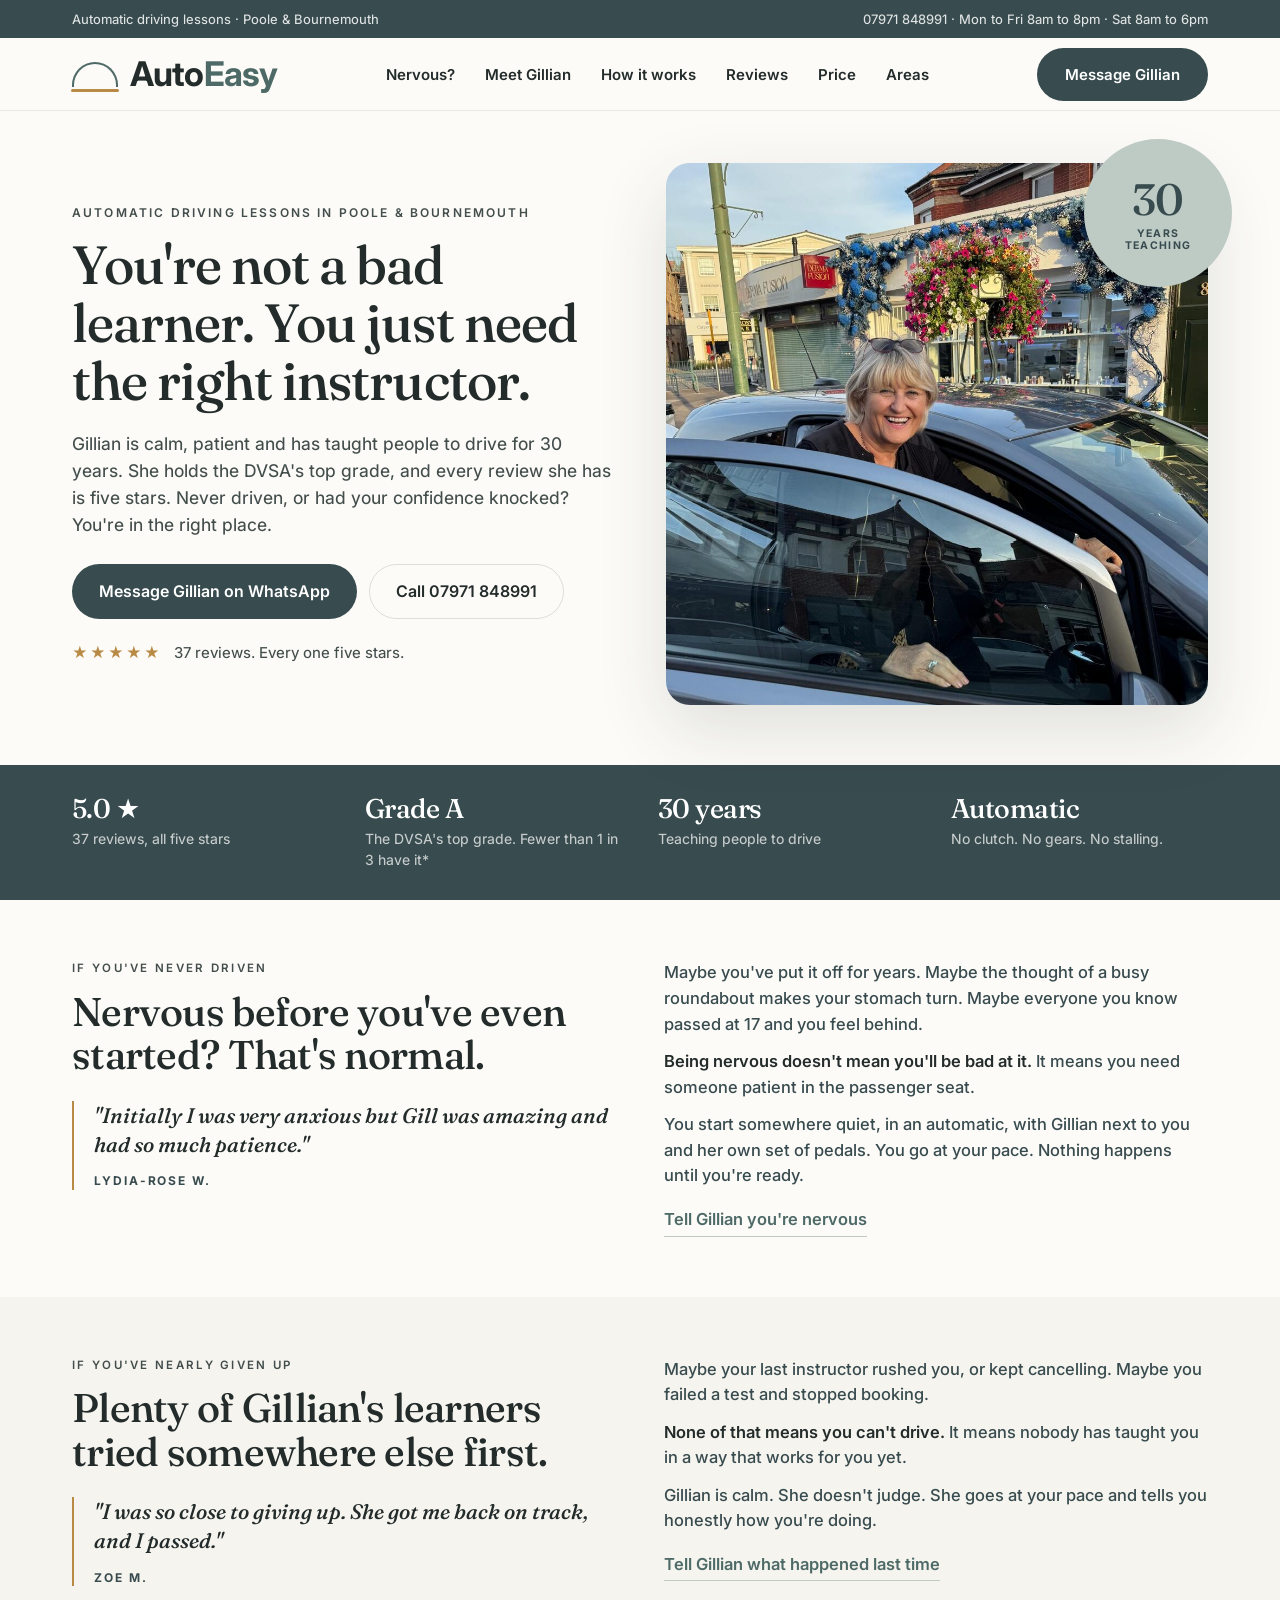
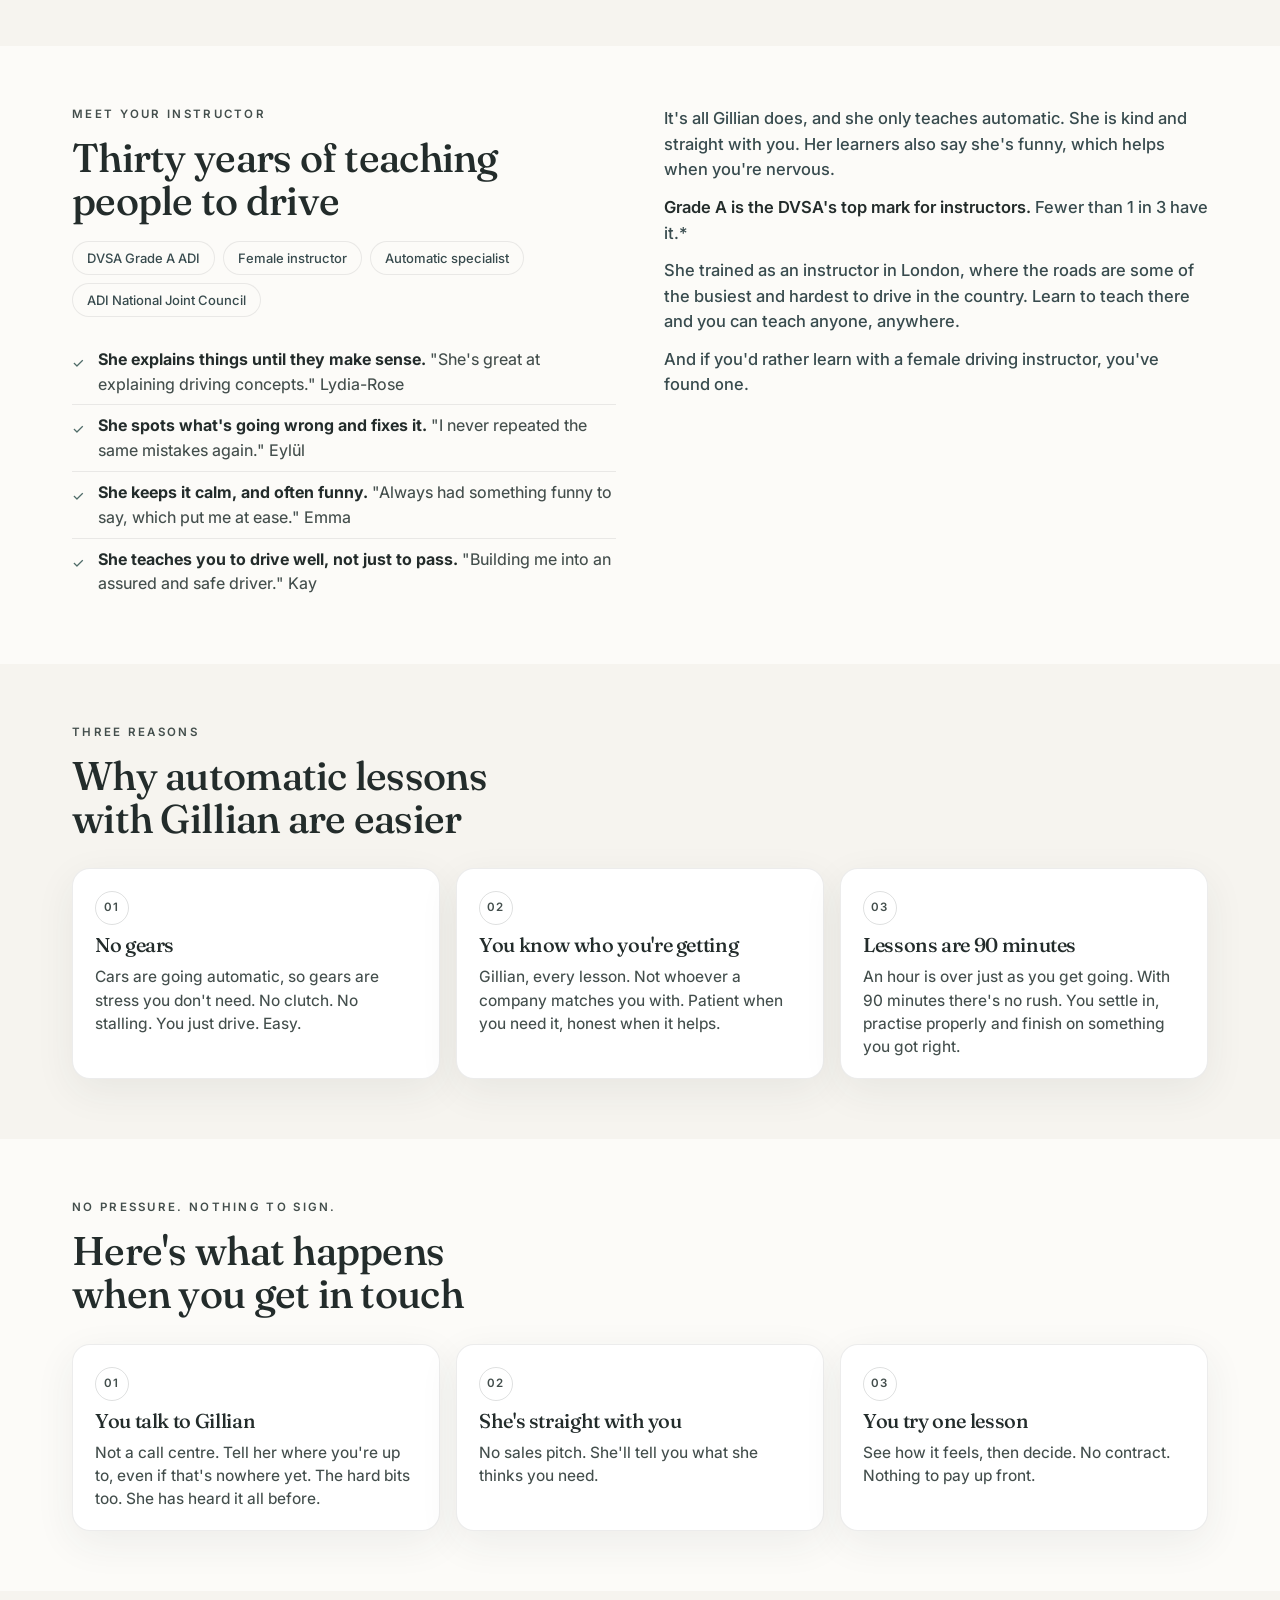
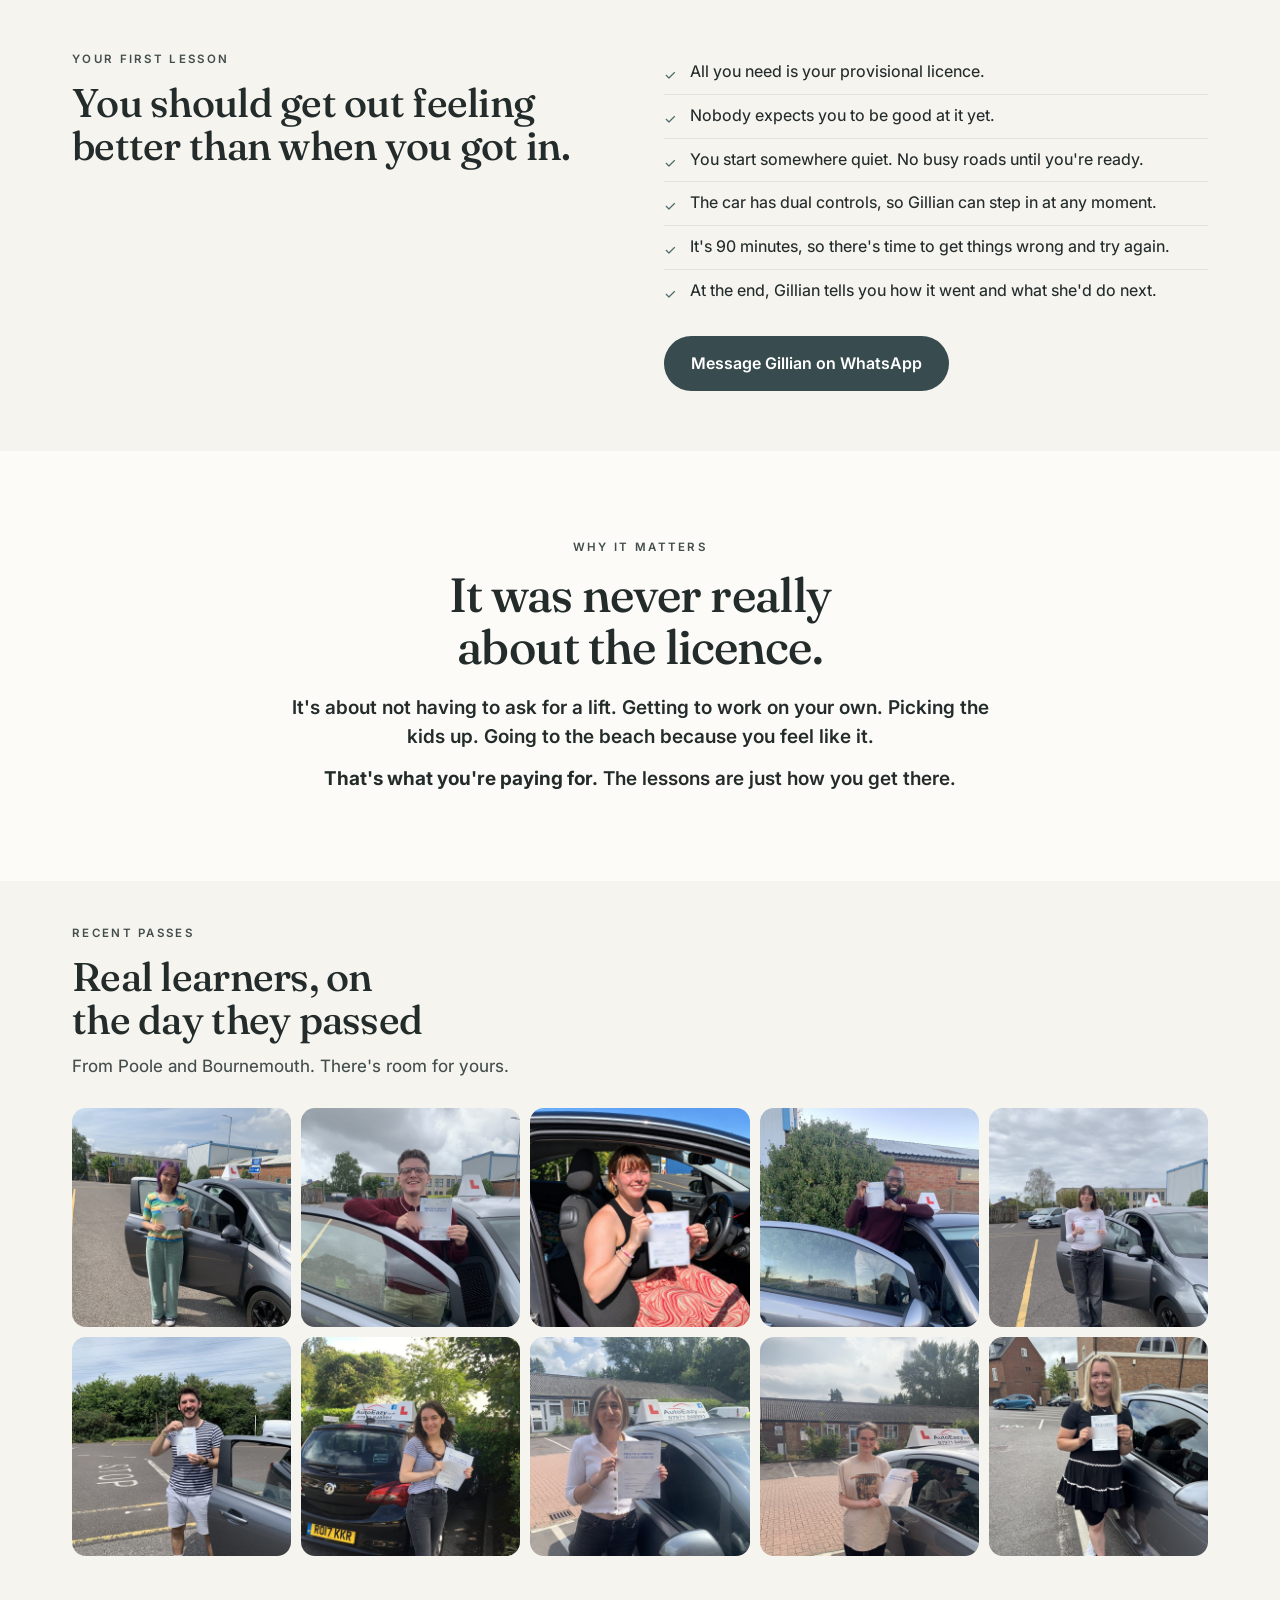
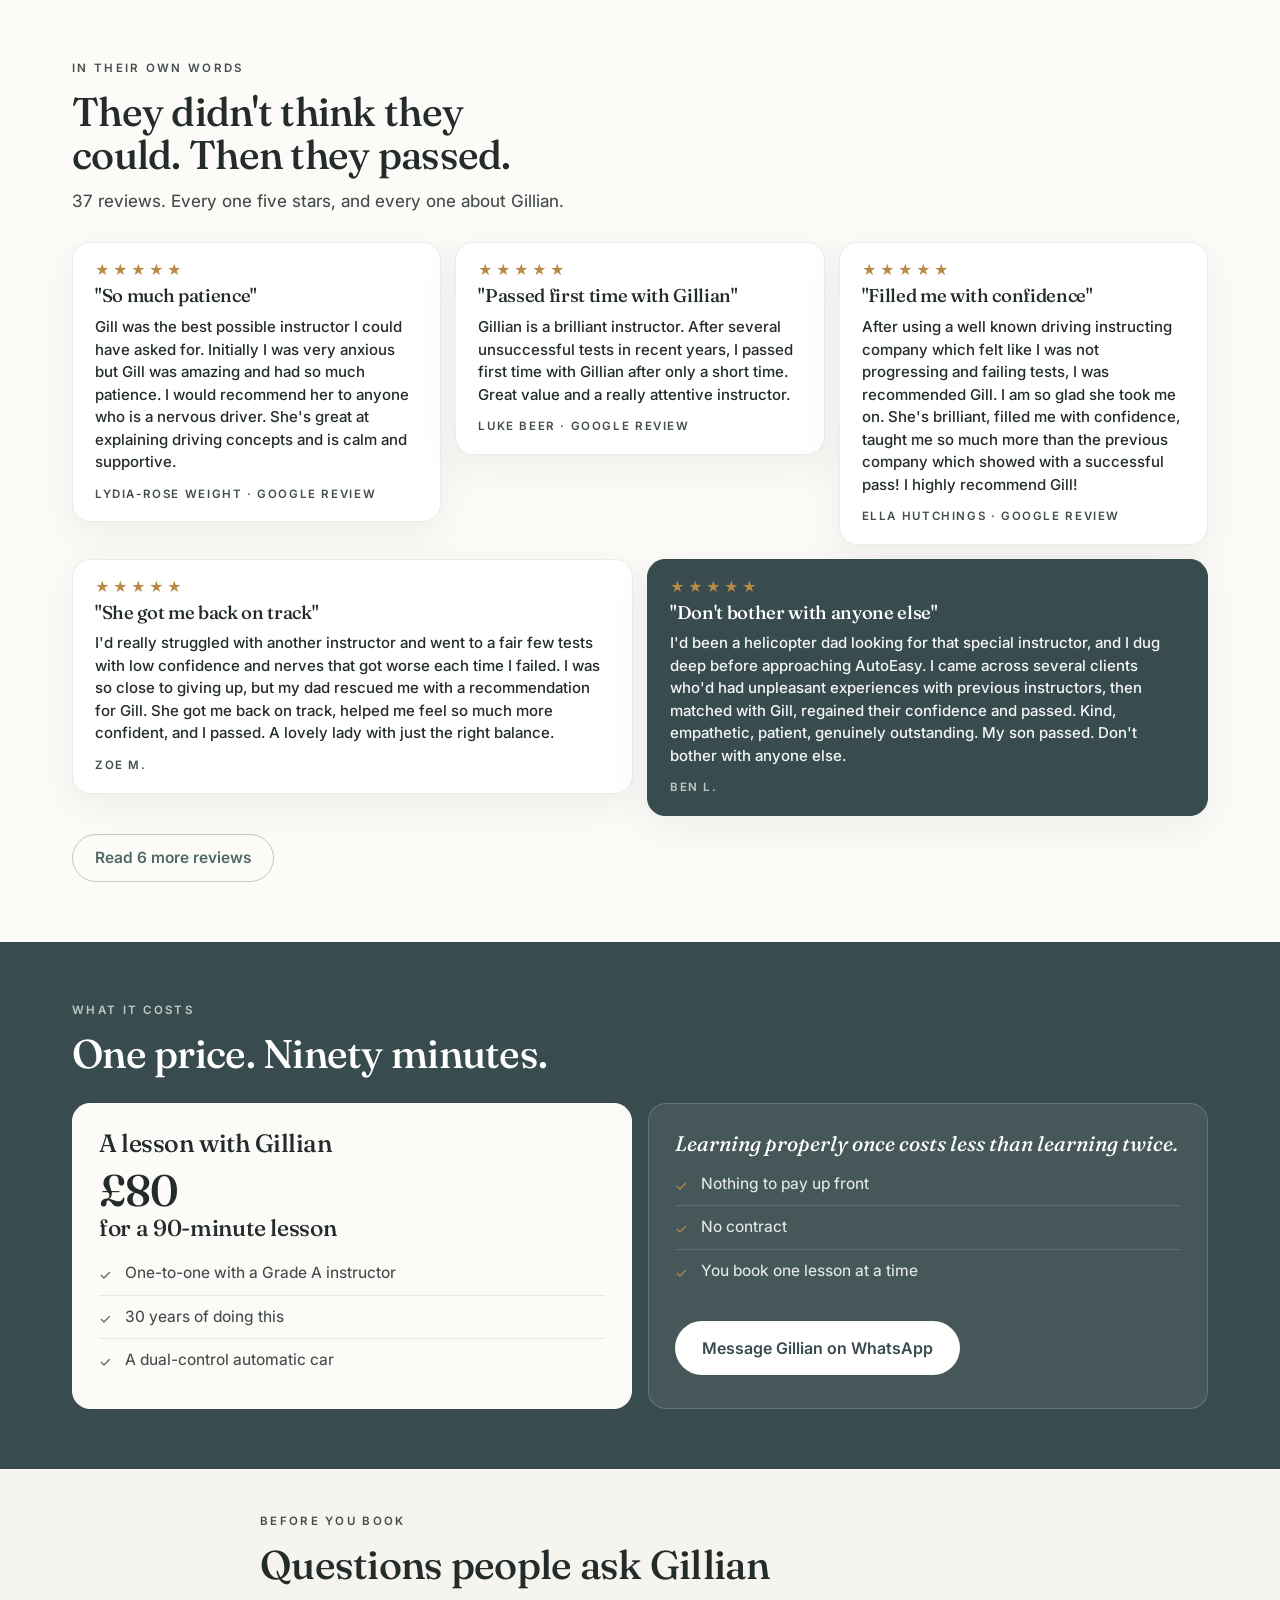
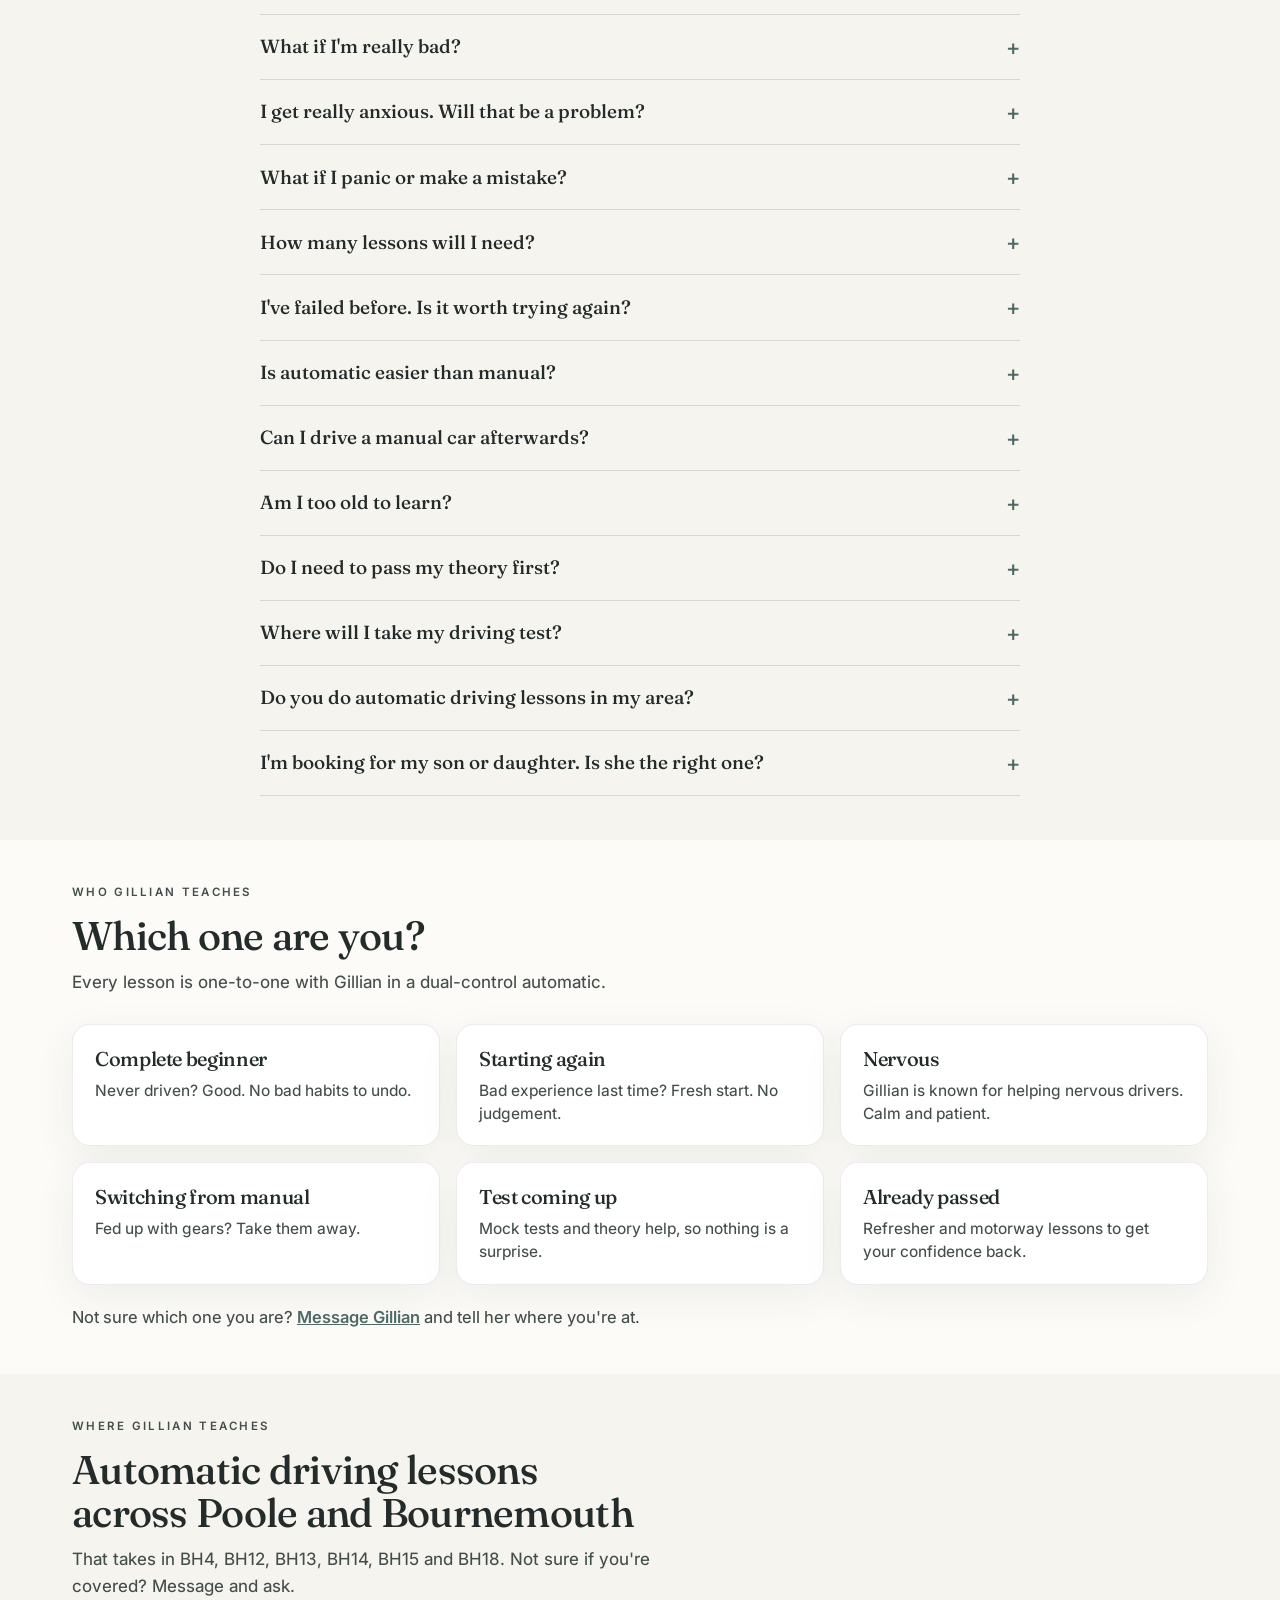
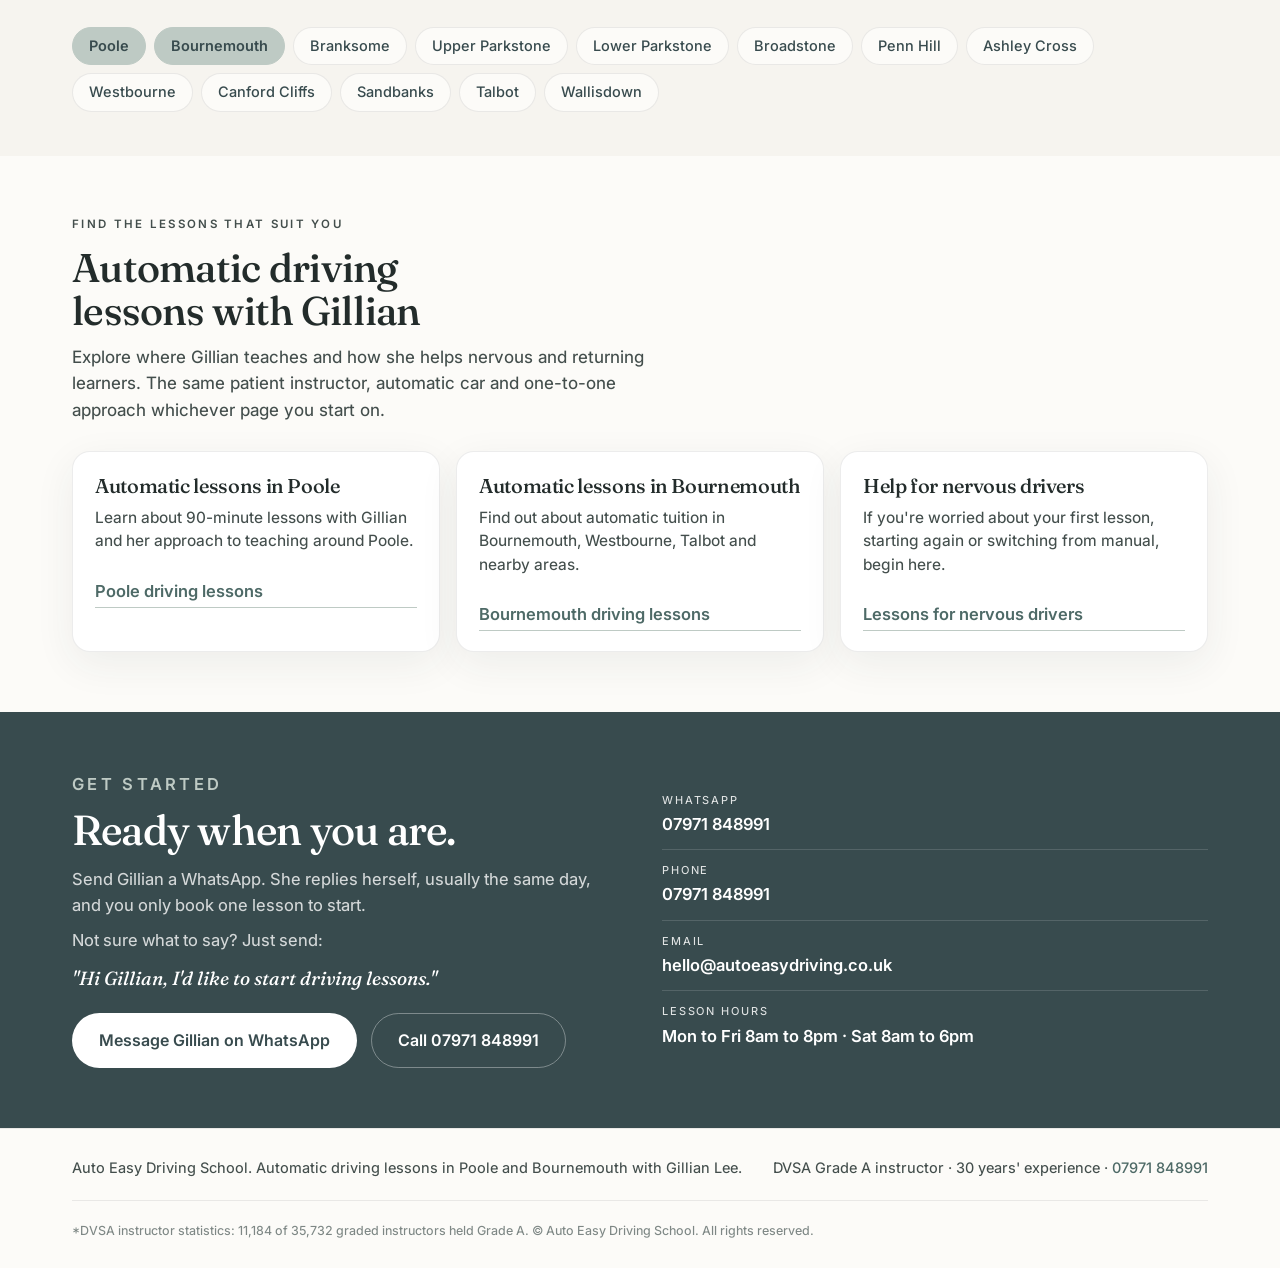
==== index.html @ 23417de2 "SEO: remove unverified local ratings and coordinates, prioritise hero image" ====
<!DOCTYPE html>
<html lang="en-GB">
<head>
<meta charset="utf-8">
<meta name="viewport" content="width=device-width,initial-scale=1,viewport-fit=cover">
<title>Automatic Driving Lessons in Poole &amp; Bournemouth | Auto Easy</title>
<meta name="description" content="Automatic driving lessons in Poole and Bournemouth. Nervous, or let down before? Gillian is DVSA Grade A with 30 years' experience. Every review five stars.">
<link rel="canonical" href="https://autoeasydriving.co.uk/">
<meta property="og:type" content="website">
<meta property="og:locale" content="en_GB">
<meta property="og:site_name" content="Auto Easy Driving School">
<meta property="og:title" content="Automatic driving lessons in Poole and Bournemouth with Gillian">
<meta property="og:description" content="Nervous, or let down by another instructor? Gillian is calm, DVSA Grade A and has taught for 30 years. Every review is five stars.">
<meta property="og:url" content="https://autoeasydriving.co.uk/">
<meta property="og:image" content="https://autoeasydriving.co.uk/images/gillian-new-hero.jpg">
<link rel="preconnect" href="https://fonts.googleapis.com">
<link rel="preconnect" href="https://fonts.gstatic.com" crossorigin>
<link rel="stylesheet" href="https://fonts.googleapis.com/css2?family=Fraunces:ital,opsz,wght@0,9..144,400;0,9..144,500;0,9..144,600;1,9..144,400;1,9..144,500&family=Inter:wght@400..700&display=swap">
<style>
:root{
  --ink:#232c2b;--ink-soft:#384b4e;--deep:#384b4e;--cream:#f6f4ef;--paper:#fcfbf8;
  --muted:#434e4c;--primary:#4e6a67;--support:#becac4;--mist:#d5dfdf;--accent:#b98a46;
  --line:rgba(43,52,51,.15);--line-soft:rgba(43,52,51,.09);
  --shadow:0 24px 70px rgba(43,52,51,.14);--shadow-soft:0 12px 40px rgba(43,52,51,.07);
  --radius:24px;
  --display:"Fraunces", Georgia, "Times New Roman", serif;
  --body:"Inter", ui-sans-serif, -apple-system, system-ui, "Segoe UI", sans-serif;
  --wrap:1180px;
  --gutter-l:max(22px, env(safe-area-inset-left, 0px));
  --gutter-r:max(22px, env(safe-area-inset-right, 0px));
  color-scheme:light;
}
*{box-sizing:border-box}
html{scroll-behavior:smooth;scroll-padding-top:calc(90px + env(safe-area-inset-top, 0px))}
body{margin:0;padding-top:env(safe-area-inset-top, 0px);background:var(--paper);color:var(--ink);font-family:var(--body);font-size:16.5px;font-weight:450;line-height:1.55;-webkit-font-smoothing:antialiased}
h1,h2,h3,h4{font-family:var(--display);font-weight:500;line-height:1.08;text-wrap:balance;margin:0;letter-spacing:-.018em;color:var(--ink)}
p{margin:0}
img{max-width:100%;display:block}
a{color:inherit}
.wrap{width:100%;max-width:var(--wrap);margin-inline:auto;padding-left:var(--gutter-l);padding-right:var(--gutter-r)}
.band{padding-block:60px}
.band--tight{padding-block:44px}
.band--paper{background:var(--paper)}
.band--cream{background:var(--cream)}
.band--deep{background:var(--deep);color:#fff}
.band--deep h1,.band--deep h2,.band--deep h3,.band--deep h4{color:#fff}
.eyebrow{font-size:11.5px;font-weight:600;letter-spacing:.2em;text-transform:uppercase;color:var(--muted);margin:0 0 12px}
.band--deep .eyebrow{color:var(--support)}

.topbar{background:var(--deep);color:rgba(255,255,255,.85);font-size:13px;padding-block:9px}
.topbar .wrap{display:flex;justify-content:space-between;gap:16px;flex-wrap:wrap}
@media (max-width:700px){.topbar .wrap{justify-content:center;text-align:center}.topbar span:last-child{display:none}}

.site-head{position:sticky;top:env(safe-area-inset-top, 0px);z-index:50;background:rgba(252,251,248,.92);backdrop-filter:saturate(1.4) blur(16px);border-bottom:1px solid var(--line-soft)}
.head-row{display:flex;align-items:center;justify-content:space-between;gap:20px;min-height:72px}
.brand{display:flex;align-items:center;gap:12px;text-decoration:none;font-family:var(--body);font-size:34px;font-weight:700;letter-spacing:-.025em;color:var(--ink);white-space:nowrap}
@media (max-width:1040px){.brand{font-size:29px}}
.brand em{font-style:normal;color:var(--primary)}
.brand-mark{width:46px;height:25px;flex:none;border-radius:40px 40px 0 0;border:2.5px solid var(--primary);border-bottom:none;position:relative}
.brand-mark::after{content:"";position:absolute;left:-3px;right:-3px;bottom:-5px;height:2.5px;border-radius:3px;background:var(--accent)}
.nav{display:flex;gap:30px;align-items:center}
.nav a{font-size:15px;font-weight:600;text-decoration:none;color:var(--ink);padding-block:6px}
.nav a:hover{color:var(--primary)}
.head-cta{display:inline-flex;align-items:center;background:var(--deep);color:#fff;font-weight:600;font-size:15px;text-decoration:none;padding:15px 28px;border-radius:100px}
.head-cta:hover{background:var(--primary)}
@media (max-width:1040px){.nav{display:none}.head-row{min-height:68px}}
@media (max-width:960px){.head-cta{display:none}}

.hero{padding-block:52px 60px;background:var(--paper)}
.hero-grid{display:grid;grid-template-columns:1fr 1fr;gap:52px;align-items:center}
.hero h1{font-size:clamp(34px, 4.2vw, 54px);margin-bottom:20px}
.h1-key{display:block;font-family:var(--body);font-size:12px;font-weight:600;letter-spacing:.18em;line-height:1.5;text-transform:uppercase;color:var(--muted);margin-bottom:14px}
.hero-lede{font-size:17.5px;color:var(--muted);max-width:34em;margin-bottom:26px}
.hero-cta{display:flex;gap:12px;flex-wrap:wrap;margin-bottom:22px}
.btn{display:inline-flex;align-items:center;justify-content:center;gap:9px;font-family:var(--body);font-size:16px;font-weight:600;text-decoration:none;padding:14px 26px;border-radius:100px;border:1.5px solid transparent;cursor:pointer;transition:background .16s ease, border-color .16s ease}
.btn--solid{background:var(--deep);color:#fff}
.btn--solid:hover{background:var(--primary)}
.btn--line{background:transparent;color:var(--ink);border-color:var(--line)}
.btn--line:hover{border-color:var(--primary);color:var(--primary)}
.btn--light{background:#fff;color:var(--deep)}
.btn--light:hover{background:var(--cream)}
.btn--ghost{background:transparent;color:#fff;border-color:rgba(255,255,255,.35)}
.btn--ghost:hover{border-color:#fff}
.hero-trust{display:flex;align-items:center;gap:12px;font-size:15px;color:var(--muted);flex-wrap:wrap}
.stars{color:var(--accent);letter-spacing:2px;font-size:15px}
.hero-photo{position:relative}
.hero-photo .frame{border-radius:var(--radius);overflow:hidden;background:var(--mist);aspect-ratio:1/1;box-shadow:var(--shadow)}
.hero-photo img{width:100%;height:100%;object-fit:cover;object-position:50% 30%}
.years-badge{position:absolute;right:-24px;top:-24px;z-index:3;width:148px;height:148px;border-radius:50%;background:var(--support);color:var(--deep);display:grid;place-items:center;text-align:center;line-height:1.15;padding:14px}
.years-badge strong{display:block;font-family:var(--display);font-size:44px;font-weight:500;letter-spacing:-.02em}
.years-badge span{display:block;font-size:10.5px;font-weight:700;letter-spacing:.12em;text-transform:uppercase;margin-top:4px}
@media (max-width:960px){
  .hero-grid{grid-template-columns:1fr;gap:28px}
  .hero{padding-block:30px 38px}
  .hero-cta{display:none}
  .hero-photo{max-width:460px}
  .hero-photo .frame{aspect-ratio:4/3;max-width:460px}
  .years-badge{width:110px;height:110px;right:-8px;top:-18px}
  .years-badge strong{font-size:33px}
  .years-badge span{font-size:9px}
}

.trust-band{background:var(--deep);color:#fff;padding-block:30px}
.trust-row{display:grid;grid-template-columns:repeat(4, 1fr);gap:36px}
.trust{display:flex;flex-direction:column;gap:5px}
.trust strong{font-family:var(--display);font-size:27px;font-weight:500;line-height:1.05;letter-spacing:-.02em}
.trust span{font-size:14px;color:rgba(255,255,255,.72);line-height:1.5}
@media (max-width:820px){.trust-row{grid-template-columns:repeat(2, 1fr);gap:28px}}

.sec-head{max-width:30ch;margin-bottom:28px}
.sec-head h2{font-size:clamp(27px, 3.2vw, 40px)}
.sec-head--wide{max-width:60ch}
.sec-head--wide p:not(.eyebrow){font-size:17px;color:var(--muted);margin-top:12px}
.band--deep .sec-head--wide p:not(.eyebrow){color:rgba(255,255,255,.76)}
.split{display:grid;grid-template-columns:1fr 1fr;gap:48px;align-items:start}
.split h2{font-size:clamp(27px, 3.2vw, 40px)}
.split-aside p{color:var(--ink-soft);font-size:16.5px;font-weight:500}
.split-aside p+p{margin-top:12px}
.split-aside strong{color:var(--ink);font-weight:600}
.band--deep .split-aside p{color:rgba(255,255,255,.95);font-weight:500}
@media (max-width:960px){.split{grid-template-columns:1fr;gap:18px}.sec-head{margin-bottom:22px}}

.checks{list-style:none;margin:10px 0 0;padding:0}
.checks li{display:flex;gap:14px;align-items:flex-start;padding-block:8px;border-top:1px solid var(--line-soft);color:var(--ink);font-size:16px}
.checks li:first-child{border-top:none}
.tick{flex:none;color:var(--primary);font-size:14px;margin-top:5px}
.text-link{display:inline-block;margin-top:6px;padding-top:12px;font-weight:600;color:var(--primary);text-decoration:none;border-bottom:1.5px solid var(--support);padding-bottom:3px}
.text-link:hover{border-color:var(--primary)}

.pull{margin:24px 0 0;padding-left:20px;border-left:2px solid var(--accent);font-family:var(--display);font-style:italic;font-weight:500;font-size:clamp(18px, 1.9vw, 21px);line-height:1.4;color:var(--ink)}
.pull cite{display:block;margin-top:14px;font-family:var(--body);font-style:normal;font-size:12px;font-weight:700;letter-spacing:.16em;text-transform:uppercase;color:var(--ink-soft)}

.pills{display:flex;flex-wrap:wrap;gap:8px;margin-top:18px}
.pill{background:var(--paper);border:1px solid var(--line-soft);border-radius:100px;padding:6px 14px;font-size:13px;font-weight:500;color:var(--ink-soft)}

.types{display:grid;grid-template-columns:repeat(3, 1fr);gap:16px}
.type{background:#fff;border:1px solid var(--line-soft);border-radius:18px;padding:22px 22px 20px;display:flex;flex-direction:column;gap:8px;min-width:0;box-shadow:var(--shadow-soft)}
.type-num{width:34px;height:34px;border-radius:50%;border:1px solid var(--line);display:grid;place-items:center;font-size:11.5px;font-weight:600;letter-spacing:.1em;color:var(--muted)}
.type h3{font-size:20px;line-height:1.2}
.type p{font-size:15.5px;color:var(--muted);line-height:1.5}
@media (max-width:960px){.types{grid-template-columns:1fr;gap:10px}}
.types--six{grid-template-columns:repeat(3, 1fr)}
@media (max-width:960px){.types--six{grid-template-columns:1fr 1fr}.types--six .type{padding:16px}.types--six .type h3{font-size:17px}.types--six .type p{font-size:14px}}
@media (max-width:960px){
  #how .types{gap:0}
  #how .type{background:none;border:none;border-top:1px solid var(--line-soft);border-radius:0;box-shadow:none;padding:16px 0;display:grid;grid-template-columns:34px 1fr;column-gap:14px;row-gap:4px;align-items:start}
  #how .type:first-child{border-top:none;padding-top:0}
  #how .type:last-child{padding-bottom:0}
  #how .type-num{grid-row:1 / span 2}
  #how .type h3{font-size:19px;padding-top:5px}
}
.after-cards{margin-top:20px;font-size:16.5px;color:var(--muted)}
.after-cards strong{color:var(--ink)}
.after-cards a{color:var(--primary);font-weight:600}

.faq{max-width:760px}
.faq details{border-top:1px solid var(--line)}
.faq details:last-child{border-bottom:1px solid var(--line)}
.faq summary{cursor:pointer;list-style:none;display:flex;justify-content:space-between;gap:16px;align-items:center;padding-block:15px;font-family:var(--display);font-size:19px;font-weight:500;color:var(--ink)}
.faq summary::-webkit-details-marker{display:none}
.faq summary::after{content:"+";font-family:var(--body);font-size:22px;color:var(--primary);flex:none}
.faq details[open] summary::after{content:"\2212"}
.faq details p{font-size:16px;color:var(--muted);padding:0 0 16px;max-width:60ch}

.price-grid{display:grid;grid-template-columns:1fr 1fr;gap:16px}
.price-card{background:rgba(255,255,255,.07);border:1px solid rgba(255,255,255,.17);border-radius:18px;padding:26px 26px;min-width:0}
.price-card--lead{background:var(--paper);border-color:var(--paper);color:var(--ink)}
.price-card h3{font-size:25px;margin-bottom:10px;color:#fff}
.price-card--lead h3{color:var(--ink)}
.price-tag{font-family:var(--display);font-size:44px;font-weight:500;line-height:1.05;margin:6px 0 2px;letter-spacing:-.025em;color:var(--ink)}
.price-sub{font-size:15px;color:rgba(255,255,255,.7);margin-bottom:14px}
.price-card--lead .price-sub{font-family:var(--display);font-size:23px;font-weight:500;line-height:1.2;letter-spacing:-.015em;color:var(--ink);margin-bottom:18px}
.price-list{list-style:none;margin:0;padding:0}
.price-list li{display:flex;gap:14px;align-items:flex-start;font-size:15.5px;line-height:1.55;color:rgba(255,255,255,.86);padding-block:9px;border-top:1px solid rgba(255,255,255,.13)}
.price-list li:first-child{border-top:none;padding-top:0}
.price-card--lead .price-list li{color:var(--muted);border-top-color:var(--line-soft)}
.price-list .tick{color:var(--accent);margin-top:3px}
.price-card--lead .tick{color:var(--primary)}
.price-kicker{font-family:var(--display);font-style:italic;font-size:21px;line-height:1.3;color:#fff;margin-bottom:14px}
@media (max-width:900px){.price-grid{grid-template-columns:1fr}}

.rev-group{margin-bottom:22px}
.rev-group:last-child{margin-bottom:0}
.rev-label{display:flex;align-items:center;gap:18px;margin-bottom:12px}
.rev-label h3{font-family:var(--body);font-size:12px;font-weight:600;letter-spacing:.18em;text-transform:uppercase;color:var(--muted);white-space:nowrap}
.rev-label::after{content:"";flex:1;height:1px;background:var(--line-soft)}
.rev-grid{display:grid;grid-template-columns:repeat(2, 1fr);gap:14px;align-items:start}
.rev-grid--three{grid-template-columns:repeat(3, 1fr)}
.rev{background:var(--paper);border:1px solid var(--line-soft);border-radius:18px;padding:20px 22px 18px;display:flex;flex-direction:column;gap:8px;min-width:0;box-shadow:var(--shadow-soft)}
.rev--feature{background:var(--deep);border-color:var(--deep);color:#fff}
.rev-stars{color:var(--accent);letter-spacing:3px;font-size:14px;line-height:1}
.rev h3{font-size:18.5px;line-height:1.22}
.rev--feature h3{color:#fff}
.rev p{font-size:15px;line-height:1.5;color:var(--ink);font-weight:500}
.rev--feature p{color:rgba(255,255,255,.95);font-weight:500}
.rev-by{margin-top:auto;padding-top:4px;font-size:11.5px;font-weight:600;letter-spacing:.14em;text-transform:uppercase;color:var(--muted)}
.rev--feature .rev-by{color:var(--support)}
.rev-foot{margin-top:18px;font-size:14px;color:var(--muted)}
.more-rev{margin-top:18px}
.more-rev>summary{cursor:pointer;list-style:none;display:inline-flex;font-weight:600;font-size:15.5px;color:var(--primary);border:1.5px solid var(--support);border-radius:100px;padding:11px 22px}
.more-rev>summary::-webkit-details-marker{display:none}
.more-rev[open]>summary{margin-bottom:18px}
@media (max-width:960px){.rev-grid,.rev-grid--three{grid-template-columns:1fr}.rev-label h3{white-space:normal}}

.passes{display:grid;grid-template-columns:repeat(5, 1fr);gap:10px}
.pass{aspect-ratio:1;border-radius:14px;overflow:hidden;background:var(--mist)}
.pass img{width:100%;height:100%;object-fit:cover}
@media (max-width:900px){.passes{grid-template-columns:repeat(5, 1fr);gap:6px}.pass{border-radius:8px}}
@media (max-width:560px){.passes{grid-template-columns:repeat(2, 1fr);gap:8px}.pass{border-radius:12px}}

.areas{display:flex;flex-wrap:wrap;gap:8px}
.area{background:var(--paper);border:1px solid var(--line-soft);border-radius:100px;padding:7px 16px;font-size:14.5px;font-weight:500;color:var(--ink-soft)}
.area--key{background:var(--support);border-color:var(--support);color:var(--deep);font-weight:600}

.contact-grid{display:grid;grid-template-columns:1fr 1fr;gap:44px;align-items:center}
.contact-body h2{font-size:clamp(28px, 3.4vw, 42px);margin-bottom:14px}
.contact-body p{color:rgba(255,255,255,.78);font-size:16.5px;margin-bottom:10px}
.contact-body .say{font-family:var(--display);font-style:italic;font-size:19px;color:#fff;margin-bottom:20px}
.contact-btns{display:flex;gap:14px;flex-wrap:wrap}
.contact-row{display:flex;align-items:center;gap:20px;padding-block:12px;border-top:1px solid rgba(255,255,255,.14);min-width:0}
.contact-row:first-child{border-top:none}
.contact-row .meta{min-width:0;flex:1}
.contact-row .meta span{display:block;font-size:11px;letter-spacing:.17em;text-transform:uppercase;color:rgba(255,255,255,.85);margin-bottom:3px}
.contact-row .meta strong{font-size:16.5px;font-weight:600;word-break:break-word;color:#fff}
.contact-row a{text-decoration:none}
@media (max-width:900px){.contact-grid{grid-template-columns:1fr;gap:38px}}

.site-foot{background:var(--paper);color:var(--muted);padding-block:28px;font-size:14.5px;border-top:1px solid var(--line-soft)}
.foot-row{display:flex;justify-content:space-between;gap:22px;flex-wrap:wrap;align-items:center}
.foot-row a{color:var(--primary);text-decoration:none;font-weight:500}
.foot-note{margin-top:20px;padding-top:20px;border-top:1px solid var(--line-soft);font-size:12.5px;color:rgba(94,106,104,.8)}

.mobile-bar{display:none;position:fixed;left:0;right:0;bottom:0;z-index:70;background:rgba(56,75,78,.97);backdrop-filter:blur(12px);padding:11px var(--gutter-r) calc(11px + env(safe-area-inset-bottom, 0px)) var(--gutter-l);gap:11px}
.mobile-bar a{flex:1;display:flex;align-items:center;justify-content:center;padding:15px 10px;border-radius:100px;font-size:15.5px;font-weight:600;text-decoration:none}
.mb-wa{background:var(--support);color:var(--deep);flex:2!important}
.mb-call{background:#fff;color:var(--deep)}
@media (max-width:960px){
  .mobile-bar{display:flex}
  body{padding-bottom:88px}
  .band{padding-block:38px}
  .band--tight{padding-block:30px}
  .trust-band{padding-block:24px}
  .trust-row{gap:16px!important}
  .trust strong{font-size:22px}
  .trust span{font-size:13px}
}
.band--airy{padding-block:88px}
.statement{max-width:760px;text-align:center}
.statement h2{font-size:clamp(30px, 4vw, 48px);margin-bottom:20px}
.statement .split-aside p{font-size:19px;color:var(--ink);font-weight:600}
.statement .split-aside p+p{margin-top:12px}
.statement .split-aside strong{color:var(--ink);font-weight:700}
.band--paper .rev:not(.rev--feature){background:#fff}
#faq .sec-head,#faq .faq{margin-inline:auto;max-width:760px}
@media (min-width:961px) and (max-width:1270px){.years-badge{right:-12px}}
@media (max-width:960px){
  .desk-only{display:none}
  .band--airy{padding-block:54px}
  .hero-grid{display:flex;flex-direction:column;align-items:flex-start;gap:0}
  .hero-copy{display:contents}
  .hero h1{order:1;margin-bottom:26px}
  .hero-photo{order:2;width:100%;margin-bottom:24px}
  .hero-lede{order:3;margin-bottom:18px}
  .hero-cta{order:4}
  .hero-trust{order:5}
  .years-badge{top:-14px}
}
@media (prefers-reduced-motion:reduce){*{animation:none!important;transition:none!important}html{scroll-behavior:auto}}
:focus-visible{outline:2.5px solid var(--primary);outline-offset:3px;border-radius:6px}
</style>
</head>
<body>

<div class="topbar">
  <div class="wrap">
    <span>Automatic driving lessons &middot; Poole &amp; Bournemouth</span>
    <span>07971 848991 &middot; Mon to Fri 8am to 8pm &middot; Sat 8am to 6pm</span>
  </div>
</div>

<header class="site-head">
  <div class="wrap head-row">
    <a class="brand" href="#top"><span class="brand-mark"></span><span class="brand-name">Auto<em>Easy</em></span></a>
    <nav class="nav">
      <a href="#new">Nervous?</a>
      <a href="#about">Meet Gillian</a>
      <a href="#how">How it works</a>
      <a href="#reviews">Reviews</a>
      <a href="#price">Price</a>
      <a href="#areas">Areas</a>
    </nav>
    <a class="head-cta" href="https://wa.me/447971848991?text=Hi%20Gillian%2C%20I%27d%20like%20to%20start%20driving%20lessons.">Message Gillian</a>
  </div>
</header>

<main id="main-content">
<section class="hero" id="top">
  <div class="wrap hero-grid">
    <div class="hero-copy">
      <h1><span class="h1-key">Automatic driving lessons in Poole &amp; Bournemouth</span>You're not a bad learner. You just need the right instructor.</h1>
      <p class="hero-lede">Gillian is calm, patient and has taught people to drive for 30 years. She holds the DVSA's top grade, and every review she has is five stars. Never driven, or had your confidence knocked? You're in the right place.</p>
      <div class="hero-cta">
        <a class="btn btn--solid" href="https://wa.me/447971848991?text=Hi%20Gillian%2C%20I%27d%20like%20to%20start%20driving%20lessons.">Message Gillian on WhatsApp</a>
        <a class="btn btn--line" href="tel:07971848991">Call 07971 848991</a>
      </div>
      <div class="hero-trust">
        <span class="stars">&starf;&starf;&starf;&starf;&starf;</span>
        <span>37 reviews. Every one five stars.</span>
      </div>
    </div>
    <div class="hero-photo">
      <div class="frame">
        <img src="images/gillian-new-hero.jpg" width="1000" height="1333" fetchpriority="high" decoding="async" alt="Gillian, automatic driving instructor, standing at the open door of her car in Poole">
      </div>
      <div class="years-badge"><div><strong>30</strong><span>Years<br>teaching</span></div></div>
    </div>
  </div>
</section>

<section class="trust-band">
  <div class="wrap trust-row">
    <div class="trust"><strong>5.0 &starf;</strong><span>37 reviews, all five stars</span></div>
    <div class="trust"><strong>Grade A</strong><span>The DVSA's top grade. Fewer than 1 in 3 have it*</span></div>
    <div class="trust"><strong>30 years</strong><span>Teaching people to drive</span></div>
    <div class="trust"><strong>Automatic</strong><span>No clutch. No gears. No stalling.</span></div>
  </div>
</section>

<section class="band band--paper" id="new">
  <div class="wrap split">
    <div>
      <p class="eyebrow">If you've never driven</p>
      <h2>Nervous before you've even started? That's normal.</h2>
      <blockquote class="pull">"Initially I was very anxious but Gill was amazing and had so much patience."<cite>Lydia-Rose W.</cite></blockquote>
    </div>
    <div class="split-aside">
      <p>Maybe you've put it off for years. Maybe the thought of a busy roundabout makes your stomach turn. Maybe everyone you know passed at 17 and you feel behind.</p>
      <p><strong>Being nervous doesn't mean you'll be bad at it.</strong> It means you need someone patient in the passenger seat.</p>
      <p>You start somewhere quiet, in an automatic, with Gillian next to you and her own set of pedals. You go at your pace. Nothing happens until you're ready.</p>
      <a class="text-link" href="https://wa.me/447971848991?text=Hi%20Gillian%2C%20I%27ve%20never%20driven%20before%20and%20I%27m%20a%20bit%20nervous.">Tell Gillian you're nervous</a>
    </div>
  </div>
</section>

<section class="band band--cream" id="again">
  <div class="wrap split">
    <div>
      <p class="eyebrow">If you've nearly given up</p>
      <h2>Plenty of Gillian's learners tried somewhere else first.</h2>
      <blockquote class="pull">"I was so close to giving up. She got me back on track, and I passed."<cite>Zoe M.</cite></blockquote>
    </div>
    <div class="split-aside">
      <p>Maybe your last instructor rushed you, or kept cancelling. Maybe you failed a test and stopped booking.</p>
      <p><strong>None of that means you can't drive.</strong> It means nobody has taught you in a way that works for you yet.</p>
      <p>Gillian is calm. She doesn't judge. She goes at your pace and tells you honestly how you're doing.</p>
      <a class="text-link" href="https://wa.me/447971848991?text=Hi%20Gillian%2C%20I%27ve%20had%20lessons%20before%20and%20I%27d%20like%20to%20start%20again.">Tell Gillian what happened last time</a>
    </div>
  </div>
</section>

<section class="band band--paper" id="about">
  <div class="wrap split">
    <div>
      <p class="eyebrow">Meet your instructor</p>
      <h2>Thirty years of teaching people to drive</h2>
      <div class="pills">
        <span class="pill">DVSA Grade A ADI</span>
        <span class="pill">Female instructor</span>
        <span class="pill">Automatic specialist</span>
        <span class="pill">ADI National Joint Council</span>
      </div>
      <ul class="checks" style="margin-top:22px">
        <li><span class="tick">&check;</span><span><strong>She explains things until they make sense.</strong> <span style="color:var(--muted)">"She's great at explaining driving concepts." Lydia-Rose</span></span></li>
        <li><span class="tick">&check;</span><span><strong>She spots what's going wrong and fixes it.</strong> <span style="color:var(--muted)">"I never repeated the same mistakes again." Eyl&uuml;l</span></span></li>
        <li><span class="tick">&check;</span><span><strong>She keeps it calm, and often funny.</strong> <span style="color:var(--muted)">"Always had something funny to say, which put me at ease." Emma</span></span></li>
        <li><span class="tick">&check;</span><span><strong>She teaches you to drive well, not just to pass.</strong> <span style="color:var(--muted)">"Building me into an assured and safe driver." Kay</span></span></li>
      </ul>
    </div>
    <div class="split-aside">
      <p>It's all Gillian does, and she only teaches automatic. She is kind and straight with you. Her learners also say she's funny, which helps when you're nervous.</p>
      <p><strong>Grade A is the DVSA's top mark for instructors.</strong> Fewer than 1 in 3 have it.*</p>
      <p>She trained as an instructor in London, where the roads are some of the busiest and hardest to drive in the country. Learn to teach there and you can teach anyone, anywhere.</p>
      <p>And if you'd rather learn with a female driving instructor, you've found one.</p>
    </div>
  </div>
</section>

<section class="band band--cream" id="easier">
  <div class="wrap">
    <div class="sec-head sec-head--wide">
      <p class="eyebrow">Three reasons</p>
      <h2>Why automatic lessons with Gillian are easier</h2>
    </div>
    <div class="types">
      <article class="type">
        <span class="type-num">01</span>
        <h3>No gears</h3>
        <p>Cars are going automatic, so gears are stress you don't need. No clutch. No stalling. You just drive. Easy.</p>
      </article>
      <article class="type">
        <span class="type-num">02</span>
        <h3>You know who you're getting</h3>
        <p>Gillian, every lesson. Not whoever a company matches you with. Patient when you need it, honest when it helps.</p>
      </article>
      <article class="type">
        <span class="type-num">03</span>
        <h3>Lessons are 90 minutes</h3>
        <p>An hour is over just as you get going. With 90 minutes there's no rush. You settle in, practise properly and finish on something you got right.</p>
      </article>
    </div>
  </div>
</section>

<section class="band band--paper" id="how">
  <div class="wrap">
    <div class="sec-head sec-head--wide">
      <p class="eyebrow">No pressure. Nothing to sign.</p>
      <h2>Here's what happens when you get in touch</h2>
    </div>
    <div class="types">
      <article class="type">
        <span class="type-num">01</span>
        <h3>You talk to Gillian</h3>
        <p>Not a call centre. Tell her where you're up to, even if that's nowhere yet. The hard bits too. She has heard it all before.</p>
      </article>
      <article class="type">
        <span class="type-num">02</span>
        <h3>She's straight with you</h3>
        <p>No sales pitch. She'll tell you what she thinks you need.</p>
      </article>
      <article class="type">
        <span class="type-num">03</span>
        <h3>You try one lesson</h3>
        <p>See how it feels, then decide. No contract. Nothing to pay up front.</p>
      </article>
    </div>
    
  </div>
</section>

<section class="band band--cream" id="first">
  <div class="wrap split">
    <div>
      <p class="eyebrow">Your first lesson</p>
      <h2>You should get out feeling better than when you got in.</h2>
    </div>
    <div class="split-aside">
      <ul class="checks" style="margin-top:0">
        <li><span class="tick">&check;</span><span>All you need is your provisional licence.</span></li>
        <li><span class="tick">&check;</span><span>Nobody expects you to be good at it yet.</span></li>
        <li><span class="tick">&check;</span><span>You start somewhere quiet. No busy roads until you're ready.</span></li>
        <li><span class="tick">&check;</span><span>The car has dual controls, so Gillian can step in at any moment.</span></li>
        <li><span class="tick">&check;</span><span>It's 90 minutes, so there's time to get things wrong and try again.</span></li>
        <li><span class="tick">&check;</span><span>At the end, Gillian tells you how it went and what she'd do next.</span></li>
      </ul>
      <a class="btn btn--solid desk-only" style="margin-top:24px" href="https://wa.me/447971848991?text=Hi%20Gillian%2C%20I%27d%20like%20to%20start%20driving%20lessons.">Message Gillian on WhatsApp</a>
    </div>
  </div>
</section>

<section class="band band--airy band--paper" id="why">
  <div class="wrap statement">
    <div>
      <p class="eyebrow">Why it matters</p>
      <h2>It was never really about the licence.</h2>
    </div>
    <div class="split-aside">
      <p>It's about not having to ask for a lift. Getting to work on your own. Picking the kids up. Going to the beach because you feel like it.</p>
      <p><strong>That's what you're paying for.</strong> The lessons are just how you get there.</p>
    </div>
  </div>
</section>

<section class="band band--tight band--cream" id="passes">
  <div class="wrap">
    <div class="sec-head sec-head--wide">
      <p class="eyebrow">Recent passes</p>
      <h2>Real learners, on the day they passed</h2>
      <p>From Poole and Bournemouth. There's room for yours.</p>
    </div>
    <div class="passes">
      <div class="pass"><img src="images/pass-01.jpg" alt="New driver holding her automatic driving test pass certificate" loading="lazy"></div>
      <div class="pass"><img src="images/pass-02.jpg" alt="Learner smiling with his driving test pass certificate" loading="lazy"></div>
      <div class="pass"><img src="images/pass-03.jpg" alt="New driver in the car holding her pass certificate" loading="lazy"></div>
      <div class="pass"><img src="images/pass-04.jpg" alt="Learner holding his pass certificate beside the car" loading="lazy"></div>
      <div class="pass"><img src="images/pass-05.jpg" alt="New driver with her automatic test pass certificate" loading="lazy"></div>
      <div class="pass"><img src="images/pass-06.jpg" alt="Learner celebrating his driving test pass" loading="lazy"></div>
      <div class="pass"><img src="images/pass-07.jpg" alt="New driver by the Auto Easy car with her pass certificate" loading="lazy"></div>
      <div class="pass"><img src="images/pass-08.jpg" alt="Learner holding her pass certificate by the car" loading="lazy"></div>
      <div class="pass"><img src="images/pass-09.jpg" alt="New driver with her test pass certificate" loading="lazy"></div>
      <div class="pass"><img src="images/pass-10.jpg" alt="Learner holding her automatic test pass certificate" loading="lazy"></div>
    </div>
  </div>
</section>

<section class="band band--paper" id="reviews">
  <div class="wrap">
    <div class="sec-head sec-head--wide">
      <p class="eyebrow">In their own words</p>
      <h2>They didn't think they could. Then they passed.</h2>
      <p>37 reviews. Every one five stars, and every one about Gillian.</p>
    </div>
    <div class="rev-grid rev-grid--three">
<article class="rev">
          <div class="rev-stars">&starf;&starf;&starf;&starf;&starf;</div>
          <h3>"So much patience"</h3>
          <p>Gill was the best possible instructor I could have asked for. Initially I was very anxious but Gill was amazing and had so much patience. I would recommend her to anyone who is a nervous driver. She's great at explaining driving concepts and is calm and supportive.</p>
          <div class="rev-by">Lydia-Rose Weight &middot; Google review</div>
        </article>
<article class="rev">
          <div class="rev-stars">&starf;&starf;&starf;&starf;&starf;</div>
          <h3>"Passed first time with Gillian"</h3>
          <p>Gillian is a brilliant instructor. After several unsuccessful tests in recent years, I passed first time with Gillian after only a short time. Great value and a really attentive instructor.</p>
          <div class="rev-by">Luke Beer &middot; Google review</div>
        </article>
<article class="rev">
          <div class="rev-stars">&starf;&starf;&starf;&starf;&starf;</div>
          <h3>"Filled me with confidence"</h3>
          <p>After using a well known driving instructing company which felt like I was not progressing and failing tests, I was recommended Gill. I am so glad she took me on. She's brilliant, filled me with confidence, taught me so much more than the previous company which showed with a successful pass! I highly recommend Gill!</p>
          <div class="rev-by">Ella Hutchings &middot; Google review</div>
        </article>
    </div>
    <div class="rev-grid" style="margin-top:14px">
<article class="rev">
          <div class="rev-stars">&starf;&starf;&starf;&starf;&starf;</div>
          <h3>"She got me back on track"</h3>
          <p>I'd really struggled with another instructor and went to a fair few tests with low confidence and nerves that got worse each time I failed. I was so close to giving up, but my dad rescued me with a recommendation for Gill. She got me back on track, helped me feel so much more confident, and I passed. A lovely lady with just the right balance.</p>
          <div class="rev-by">Zoe M.</div>
        </article>
<article class="rev rev--feature">
          <div class="rev-stars">&starf;&starf;&starf;&starf;&starf;</div>
          <h3>"Don't bother with anyone else"</h3>
          <p>I'd been a helicopter dad looking for that special instructor, and I dug deep before approaching AutoEasy. I came across several clients who'd had unpleasant experiences with previous instructors, then matched with Gill, regained their confidence and passed. Kind, empathetic, patient, genuinely outstanding. My son passed. Don't bother with anyone else.</p>
          <div class="rev-by">Ben L.</div>
        </article>
    </div>
    <details class="more-rev">
      <summary>Read 6 more reviews</summary>
      <div class="rev-grid">
<article class="rev">
          <div class="rev-stars">&starf;&starf;&starf;&starf;&starf;</div>
          <h3>"Third time lucky at 35"</h3>
          <p>I'd had lessons at 17 with an awful instructor. It knocked my confidence and put me off until I was nearly 30. Tried again, gave up. At 35 I went third time lucky and it worked. Passed first time. I felt like giving up on a few occasions and Gill gave me the confidence to stick at it. I can't thank her enough.</p>
          <div class="rev-by">Gemma H.</div>
        </article>
<article class="rev">
          <div class="rev-stars">&starf;&starf;&starf;&starf;&starf;</div>
          <h3>"I looked forward to every lesson"</h3>
          <p>Gillian is a highly skilled driving instructor with lots of patience and kindness. She has a wicked sense of humour, making every lesson fun. I looked forward to seeing her each lesson, instead of dreading it like I did with my last instructor. I've had many bad experiences with other driving instructors, letting me down, cancelling or rearranging a lot, and smashing my confidence. Gilli gave me the confidence and believed in me. She was so genuinely dedicated to getting me to test standard and was always by my side supporting me along the way. I passed my test, all thanks to Gillian. I couldn't recommend AutoEasy enough! Great value for money as well.</p>
          <div class="rev-by">Lauren Sidwell &middot; Google review</div>
        </article>
<article class="rev">
          <div class="rev-stars">&starf;&starf;&starf;&starf;&starf;</div>
          <h3>"Absolutely the best at what she does"</h3>
          <p>I got my driving license with Gillian and I'm incredibly grateful to her! She was so attentive during lessons she spotted my mistakes and made sure we focused on them, which made all the difference. Thanks to her, I never repeated the same mistakes again. She doesn't just focus on helping you pass the test; she genuinely wants you to become a good, safe, and courteous driver. I'm so glad I met her. I had failed my test before because my previous instructor didn't teach me the most important points, but Gillian is absolutely the best at what she does.</p>
          <div class="rev-by">Eyl&uuml;l Gezen &middot; Google review</div>
        </article>
<article class="rev">
          <div class="rev-stars">&starf;&starf;&starf;&starf;&starf;</div>
          <h3>"Helped me believe in myself"</h3>
          <p>I passed first time and I couldn't be more grateful to Gill! After feeling stagnant and low in confidence with my previous instructors, Gill was amazing in building me into an assured and safe driver. I learnt a great deal from her and would highly recommend her to anybody! She taught me with clarity and patience, ensuring that any problems I had were cleared up effectively. As someone who has anxiety, her incredible support (and sense of humour) throughout really helped me believe in myself. Thank you again so much Gill. Kayla x</p>
          <div class="rev-by">Kay &middot; Google review</div>
        </article>
<article class="rev">
          <div class="rev-stars">&starf;&starf;&starf;&starf;&starf;</div>
          <h3>"Automatic was so much easier"</h3>
          <p>Gill helped me so much, building up my confidence on the road and making me believe I could actually drive. I had come from another driving school using a manual car, but Gill really turned things around. Gill was very patient with me and always had something funny to say, which put me at ease. I found driving an automatic so much easier and would highly recommend learning with AutoEasy.</p>
          <div class="rev-by">Emma D.</div>
        </article>
<article class="rev">
          <div class="rev-stars">&starf;&starf;&starf;&starf;&starf;</div>
          <h3>"Calm but firm"</h3>
          <p>I was so pleased to pass my driving test first try thanks to Gill's great teaching. After several years trying and struggling to learn manual, I made the change to automatic and was really put at ease with Gill's calm but firm style. She really helped me build my confidence on the road and got me driving comfortably. Gill's experience and great advice has paid off in full and I'm happy to get behind the wheel on my own having learned from such a great instructor.</p>
          <div class="rev-by">Kate L.</div>
        </article>
      </div>
    </details>
  </div>
</section>

<section class="band band--deep" id="price">
  <div class="wrap">
    <div class="sec-head sec-head--wide">
      <p class="eyebrow">What it costs</p>
      <h2>One price. Ninety minutes.</h2>
    </div>
    <div class="price-grid">
      <div class="price-card price-card--lead">
        <h3>A lesson with Gillian</h3>
        <div class="price-tag">&pound;80</div>
        <p class="price-sub">for a 90-minute lesson</p>
        <ul class="price-list">
          <li><span class="tick">&check;</span><span>One-to-one with a Grade A instructor</span></li>
          <li><span class="tick">&check;</span><span>30 years of doing this</span></li>
          <li><span class="tick">&check;</span><span>A dual-control automatic car</span></li>
        </ul>
      </div>
      <div class="price-card">
        <p class="price-kicker">Learning properly once costs less than learning twice.</p>
        <ul class="price-list">
          <li><span class="tick">&check;</span><span>Nothing to pay up front</span></li>
          <li><span class="tick">&check;</span><span>No contract</span></li>
          <li><span class="tick">&check;</span><span>You book one lesson at a time</span></li>
        </ul>
        <a class="btn btn--light" style="margin-top:28px" href="https://wa.me/447971848991?text=Hi%20Gillian%2C%20I%27d%20like%20to%20start%20driving%20lessons.">Message Gillian on WhatsApp</a>
      </div>
    </div>
  </div>
</section>

<section class="band band--tight band--cream" id="faq">
  <div class="wrap">
    <div class="sec-head sec-head--wide">
      <p class="eyebrow">Before you book</p>
      <h2>Questions people ask Gillian</h2>
    </div>
    <div class="faq">
      <details><summary>What if I'm really bad?</summary><p>You're not. Nobody is good at something they haven't been taught yet. Gillian has had learners who failed several tests elsewhere and then passed first time with her.</p></details>
      <details><summary>I get really anxious. Will that be a problem?</summary><p>No. Gillian teaches a lot of nervous learners. Kay wrote that, as someone with anxiety, Gillian's support "really helped me believe in myself". She passed first time.</p></details>
      <details><summary>What if I panic or make a mistake?</summary><p>Gillian has her own brake, so she can stop the car at any moment. She's calm, she doesn't judge, and after 30 years there isn't a mistake she hasn't seen.</p></details>
      <details><summary>How many lessons will I need?</summary><p>It depends where you're starting from. Anyone who gives you a number before they've seen you drive is guessing. After your first lesson, Gillian will tell you what she thinks.</p></details>
      <details><summary>I've failed before. Is it worth trying again?</summary><p>Yes. Luke had several unsuccessful tests before he came to Gillian. He passed first time with her.</p></details>
      <details><summary>Is automatic easier than manual?</summary><p>For most people it's easier to drive, yes. There's no clutch and no gears to think about, so you can't stall and you can keep your mind on the road. Emma came to Gillian from a manual driving school and found automatic "so much easier". Kate struggled with manual for years, switched, and passed first try.</p></details>
      <details><summary>Can I drive a manual car afterwards?</summary><p>No. An automatic licence is for automatic cars. If automatics are all you plan to drive, it's all you need.</p></details>
      
      <details><summary>Am I too old to learn?</summary><p>No. People learn at every age. Gemma first had lessons at 17, tried again at nearly 30 and gave up. At 35 she came to Gillian and passed first time.</p></details>
      <details><summary>Do I need to pass my theory first?</summary><p>No. You can start as soon as you have your provisional licence. You need to pass your theory before you can book the driving test, and Gillian can help with that.</p></details>
      <details><summary>Where will I take my driving test?</summary><p>Most learners here take it at the Poole test centre. Gillian gets you used to the roads around it well before the day.</p></details>
      <details><summary>Do you do automatic driving lessons in my area?</summary><p>Gillian teaches across Poole and Bournemouth, including Branksome, Parkstone, Broadstone, Westbourne and Canford Cliffs. Not sure? Message and ask.</p></details>
      <details><summary>I'm booking for my son or daughter. Is she the right one?</summary><p>One dad did his homework before he chose Gillian for his son. His son passed. His advice to other parents: "Don't bother with anyone else."</p></details>
    </div>
  </div>
</section>

<section class="band band--tight band--paper" id="lessons">
  <div class="wrap">
    <div class="sec-head sec-head--wide">
      <p class="eyebrow">Who Gillian teaches</p>
      <h2>Which one are you?</h2>
      <p>Every lesson is one-to-one with Gillian in a dual-control automatic.</p>
    </div>
    <div class="types types--six">
      <article class="type">
        <h3>Complete beginner</h3>
        <p>Never driven? Good. No bad habits to undo.</p>
      </article>
      <article class="type">
        <h3>Starting again</h3>
        <p>Bad experience last time? Fresh start. No judgement.</p>
      </article>
      <article class="type">
        <h3>Nervous</h3>
        <p>Gillian is known for helping nervous drivers. Calm and patient.</p>
      </article>
      <article class="type">
        <h3>Switching from manual</h3>
        <p>Fed up with gears? Take them away.</p>
      </article>
      <article class="type">
        <h3>Test coming up</h3>
        <p>Mock tests and theory help, so nothing is a surprise.</p>
      </article>
      <article class="type">
        <h3>Already passed</h3>
        <p>Refresher and motorway lessons to get your confidence back.</p>
      </article>
    </div>
    <p class="after-cards">Not sure which one you are? <a href="https://wa.me/447971848991?text=Hi%20Gillian%2C%20I%27m%20not%20sure%20where%20to%20start.">Message Gillian</a> and tell her where you're at.</p>
  </div>
</section>

<section class="band band--tight band--cream" id="areas">
  <div class="wrap">
    <div class="sec-head sec-head--wide">
      <p class="eyebrow">Where Gillian teaches</p>
      <h2>Automatic driving lessons across Poole and Bournemouth</h2>
      <p>That takes in BH4, BH12, BH13, BH14, BH15 and BH18. Not sure if you're covered? Message and ask.</p>
    </div>
    <div class="areas">
      <span class="area area--key">Poole</span>
      <span class="area area--key">Bournemouth</span>
      <span class="area">Branksome</span>
      <span class="area">Upper Parkstone</span>
      <span class="area">Lower Parkstone</span>
      <span class="area">Broadstone</span>
      <span class="area">Penn Hill</span>
      <span class="area">Ashley Cross</span>
      <span class="area">Westbourne</span>
      <span class="area">Canford Cliffs</span>
      <span class="area">Sandbanks</span>
      <span class="area">Talbot</span>
      <span class="area">Wallisdown</span>
    </div>
  </div>
</section>

<section class="band band--paper" aria-labelledby="lesson-pages-title">
  <div class="wrap">
    <div class="sec-head sec-head--wide">
      <p class="eyebrow">Find the lessons that suit you</p>
      <h2 id="lesson-pages-title">Automatic driving lessons with Gillian</h2>
      <p>Explore where Gillian teaches and how she helps nervous and returning learners. The same patient instructor, automatic car and one-to-one approach whichever page you start on.</p>
    </div>
    <div class="types">
      <article class="type">
        <h3>Automatic lessons in Poole</h3>
        <p>Learn about 90-minute lessons with Gillian and her approach to teaching around Poole.</p>
        <a class="text-link" href="/automatic-driving-lessons-poole/">Poole driving lessons</a>
      </article>
      <article class="type">
        <h3>Automatic lessons in Bournemouth</h3>
        <p>Find out about automatic tuition in Bournemouth, Westbourne, Talbot and nearby areas.</p>
        <a class="text-link" href="/automatic-driving-lessons-bournemouth/">Bournemouth driving lessons</a>
      </article>
      <article class="type">
        <h3>Help for nervous drivers</h3>
        <p>If you're worried about your first lesson, starting again or switching from manual, begin here.</p>
        <a class="text-link" href="/nervous-drivers/">Lessons for nervous drivers</a>
      </article>
    </div>
  </div>
</section>

<section class="band band--deep" id="contact">
  <div class="wrap contact-grid">
    <div class="contact-body">
      <p class="eyebrow">Get started</p>
      <h2>Ready when you are.</h2>
      <p>Send Gillian a WhatsApp. She replies herself, usually the same day, and you only book one lesson to start.</p>
      <p>Not sure what to say? Just send:</p>
      <p class="say">"Hi Gillian, I'd like to start driving lessons."</p>
      <div class="contact-btns">
        <a class="btn btn--light" href="https://wa.me/447971848991?text=Hi%20Gillian%2C%20I%27d%20like%20to%20start%20driving%20lessons.">Message Gillian on WhatsApp</a>
        <a class="btn btn--ghost" href="tel:07971848991">Call 07971 848991</a>
      </div>
    </div>
    <div class="contact-list">
      <div class="contact-row"><div class="meta"><span>WhatsApp</span><a href="https://wa.me/447971848991?text=Hi%20Gillian%2C%20I%27d%20like%20to%20start%20driving%20lessons."><strong>07971 848991</strong></a></div></div>
      <div class="contact-row"><div class="meta"><span>Phone</span><a href="tel:07971848991"><strong>07971 848991</strong></a></div></div>
      <div class="contact-row"><div class="meta"><span>Email</span><a href="mailto:hello@autoeasydriving.co.uk"><strong>hello@autoeasydriving.co.uk</strong></a></div></div>
      <div class="contact-row"><div class="meta"><span>Lesson hours</span><strong>Mon to Fri 8am to 8pm &middot; Sat 8am to 6pm</strong></div></div>
    </div>
  </div>
</section>
</main>

<footer class="site-foot">
  <div class="wrap">
    <div class="foot-row">
      <div>Auto Easy Driving School. Automatic driving lessons in Poole and Bournemouth with Gillian Lee.</div>
      <div>DVSA Grade A instructor &middot; 30 years' experience &middot; <a href="tel:07971848991">07971 848991</a></div>
    </div>
    <div class="foot-note">*DVSA instructor statistics: 11,184 of 35,732 graded instructors held Grade A. &copy; Auto Easy Driving School. All rights reserved.</div>
  </div>
</footer>

<nav class="mobile-bar">
  <a class="mb-wa" href="https://wa.me/447971848991?text=Hi%20Gillian%2C%20I%27d%20like%20to%20start%20driving%20lessons.">WhatsApp Gillian</a>
  <a class="mb-call" href="tel:07971848991">Call</a>
</nav>

<script type="application/ld+json">
{
  "@context": "https://schema.org",
  "@type": "DrivingSchool",
  "name": "Auto Easy Driving School",
  "description": "Automatic driving lessons in Poole and Bournemouth with a DVSA Grade A approved driving instructor with 30 years' experience.",
  "url": "https://autoeasydriving.co.uk",
  "telephone": "+447971848991",
  "email": "hello@autoeasydriving.co.uk",
  "priceRange": "££",
  "image": "https://autoeasydriving.co.uk/images/gillian-new-hero.jpg",
  "sameAs": [
    "https://www.google.com/maps?cid=3573782846472705415"
  ],
  "founder": {
    "@type": "Person",
    "name": "Gillian Lee",
    "jobTitle": "DVSA Grade A approved driving instructor"
  },
  "areaServed": [
    {
      "@type": "City",
      "name": "Poole"
    },
    {
      "@type": "City",
      "name": "Bournemouth"
    },
    {
      "@type": "Place",
      "name": "Branksome"
    },
    {
      "@type": "Place",
      "name": "Upper Parkstone"
    },
    {
      "@type": "Place",
      "name": "Lower Parkstone"
    },
    {
      "@type": "Place",
      "name": "Broadstone"
    },
    {
      "@type": "Place",
      "name": "Penn Hill"
    },
    {
      "@type": "Place",
      "name": "Ashley Cross"
    },
    {
      "@type": "Place",
      "name": "Westbourne"
    },
    {
      "@type": "Place",
      "name": "Canford Cliffs"
    },
    {
      "@type": "Place",
      "name": "Sandbanks"
    },
    {
      "@type": "Place",
      "name": "Talbot"
    },
    {
      "@type": "Place",
      "name": "Wallisdown"
    }
  ],
  "makesOffer": {
    "@type": "Offer",
    "itemOffered": {
      "@type": "Service",
      "name": "Automatic driving lesson",
      "description": "90 minute automatic driving lesson"
    },
    "price": "80.00",
    "priceCurrency": "GBP"
  },
  "@id": "https://autoeasydriving.co.uk/#business"
}
</script>
<script type="application/ld+json">
{
  "@context": "https://schema.org",
  "@type": "FAQPage",
  "mainEntity": [
    {"@type":"Question","name":"What if I'm really bad?","acceptedAnswer":{"@type":"Answer","text":"You're not. Nobody is good at something they haven't been taught yet. Gillian has had learners who failed several tests elsewhere and then passed first time with her."}},
    {"@type":"Question","name":"I get really anxious. Will that be a problem?","acceptedAnswer":{"@type":"Answer","text":"No. Gillian teaches a lot of nervous learners. Kay wrote that, as someone with anxiety, Gillian's support \"really helped me believe in myself\". She passed first time."}},
    {"@type":"Question","name":"What if I panic or make a mistake?","acceptedAnswer":{"@type":"Answer","text":"Gillian has her own brake, so she can stop the car at any moment. She's calm, she doesn't judge, and after 30 years there isn't a mistake she hasn't seen."}},
    {"@type":"Question","name":"How many lessons will I need?","acceptedAnswer":{"@type":"Answer","text":"It depends where you're starting from. Anyone who gives you a number before they've seen you drive is guessing. After your first lesson, Gillian will tell you what she thinks."}},
    {"@type":"Question","name":"I've failed before. Is it worth trying again?","acceptedAnswer":{"@type":"Answer","text":"Yes. Luke had several unsuccessful tests before he came to Gillian. He passed first time with her."}},
    {"@type":"Question","name":"Is automatic easier than manual?","acceptedAnswer":{"@type":"Answer","text":"For most people it's easier to drive, yes. There's no clutch and no gears to think about, so you can't stall and you can keep your mind on the road. Emma came to Gillian from a manual driving school and found automatic \"so much easier\". Kate struggled with manual for years, switched, and passed first try."}},
    {"@type":"Question","name":"Can I drive a manual car afterwards?","acceptedAnswer":{"@type":"Answer","text":"No. An automatic licence is for automatic cars. If automatics are all you plan to drive, it's all you need."}},
    
    {"@type":"Question","name":"Am I too old to learn?","acceptedAnswer":{"@type":"Answer","text":"No. People learn at every age. Gemma first had lessons at 17, tried again at nearly 30 and gave up. At 35 she came to Gillian and passed first time."}},
    {"@type":"Question","name":"Do I need to pass my theory first?","acceptedAnswer":{"@type":"Answer","text":"No. You can start as soon as you have your provisional licence. You need to pass your theory before you can book the driving test, and Gillian can help with that."}},
    {"@type":"Question","name":"Where will I take my driving test?","acceptedAnswer":{"@type":"Answer","text":"Most learners here take it at the Poole test centre. Gillian gets you used to the roads around it well before the day."}},
    {"@type":"Question","name":"Do you do automatic driving lessons in my area?","acceptedAnswer":{"@type":"Answer","text":"Gillian teaches across Poole and Bournemouth, including Branksome, Parkstone, Broadstone, Westbourne and Canford Cliffs. Not sure? Message and ask."}},
    {"@type":"Question","name":"I'm booking for my son or daughter. Is she the right one?","acceptedAnswer":{"@type":"Answer","text":"One dad did his homework before he chose Gillian for his son. His son passed. His advice to other parents: \"Don't bother with anyone else.\""}}
  ]
}
</script>
</body>
</html>
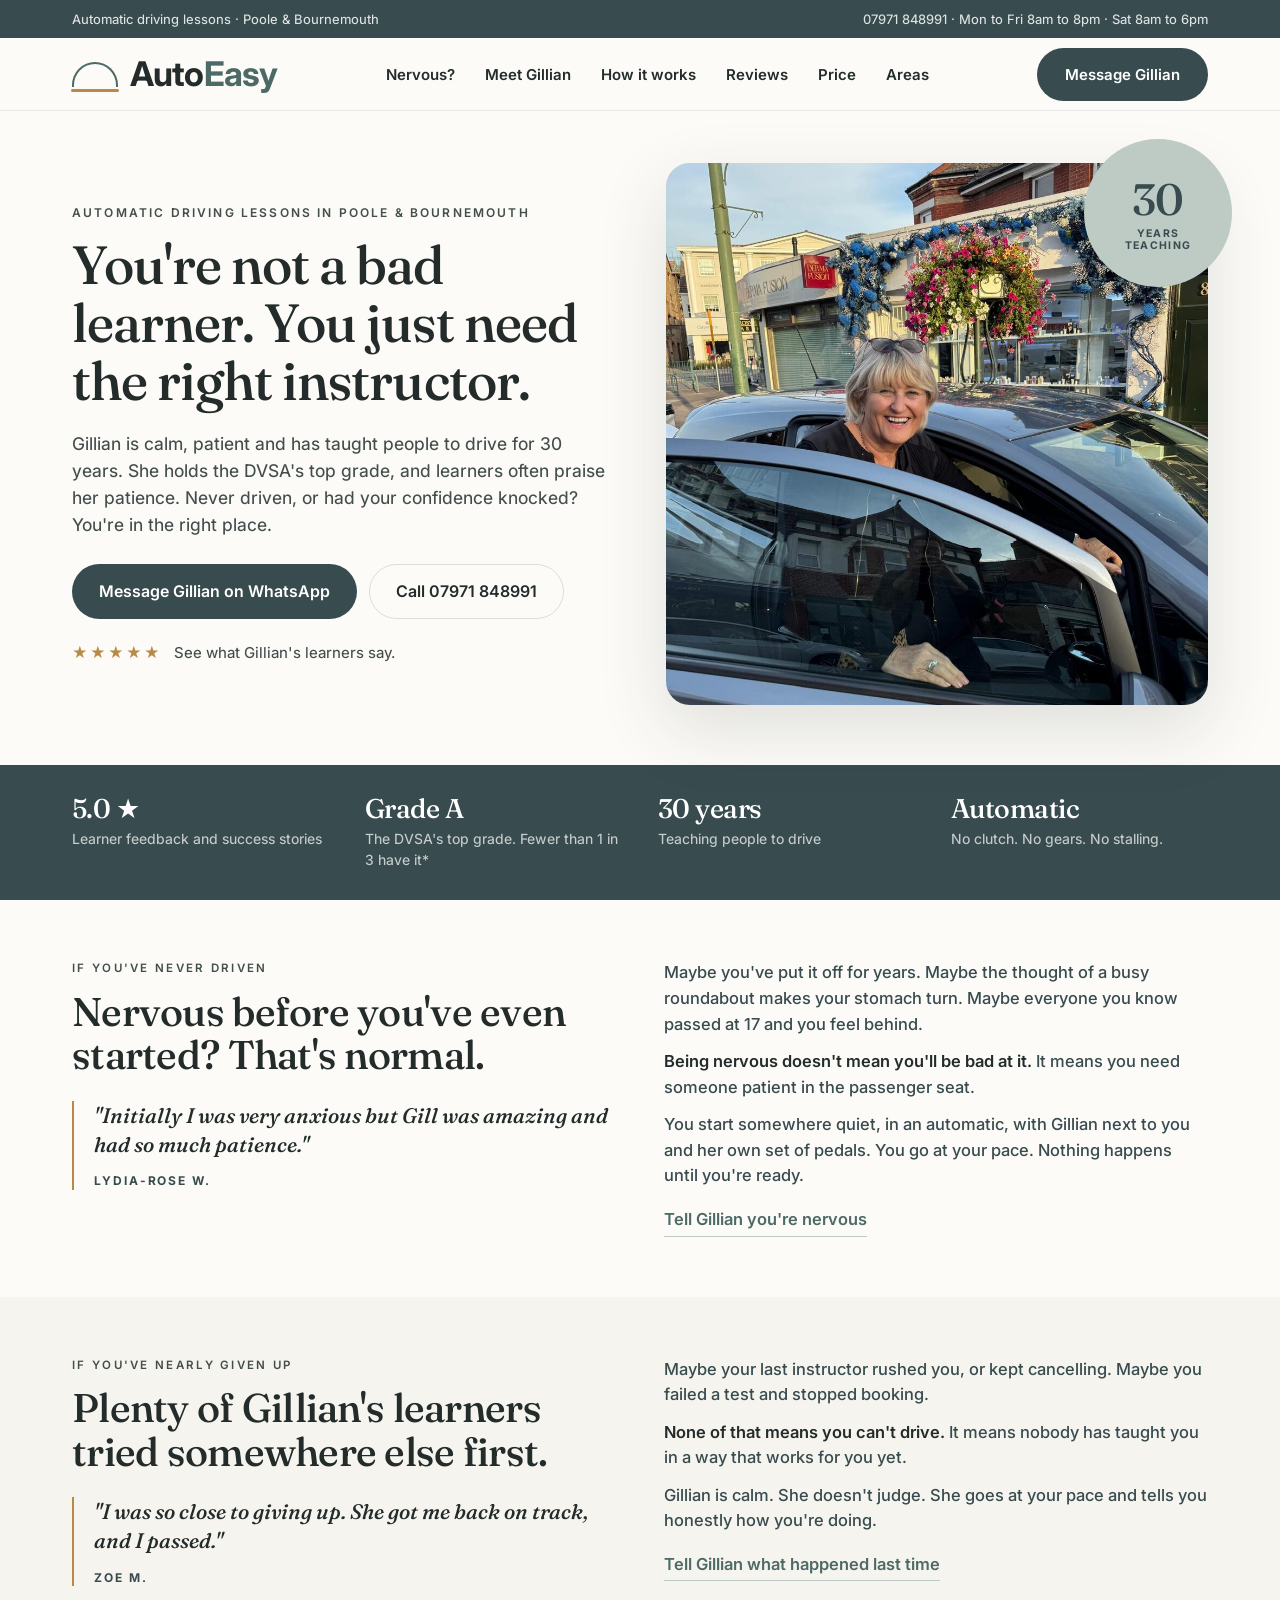
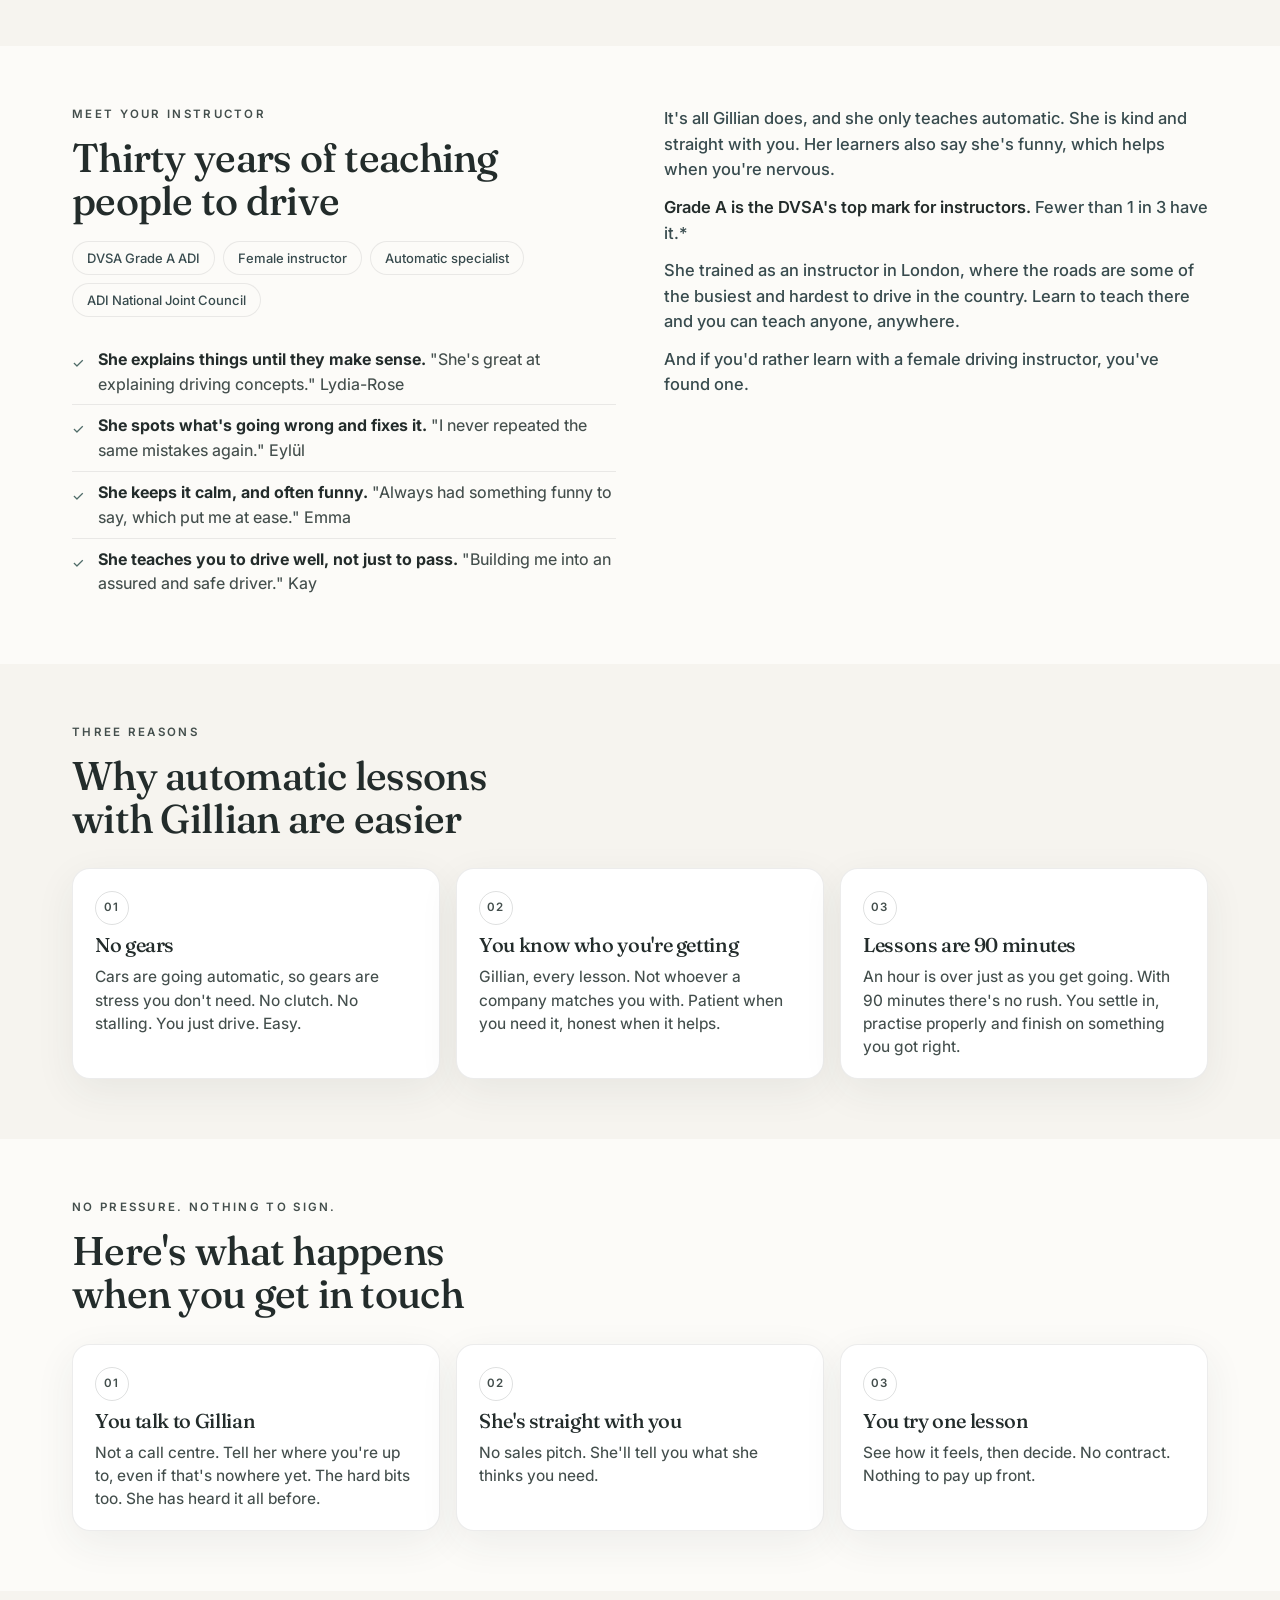
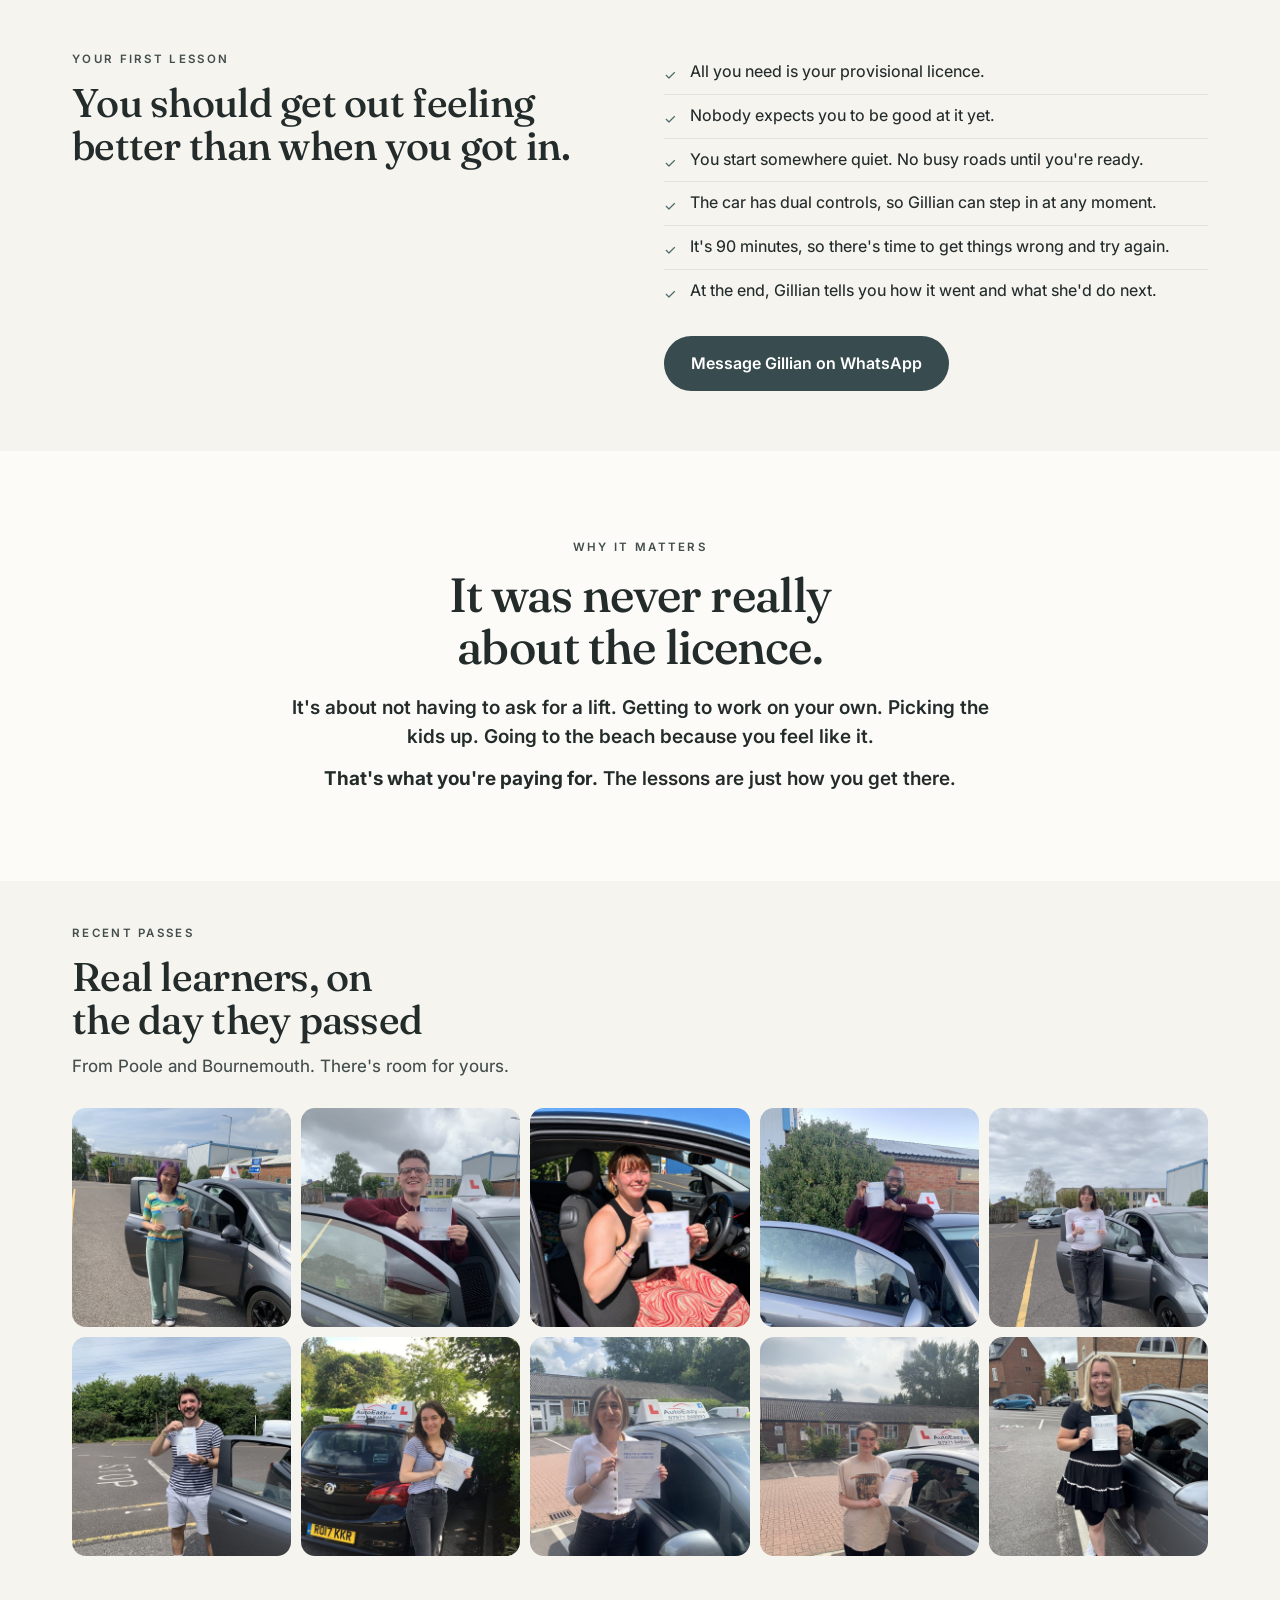
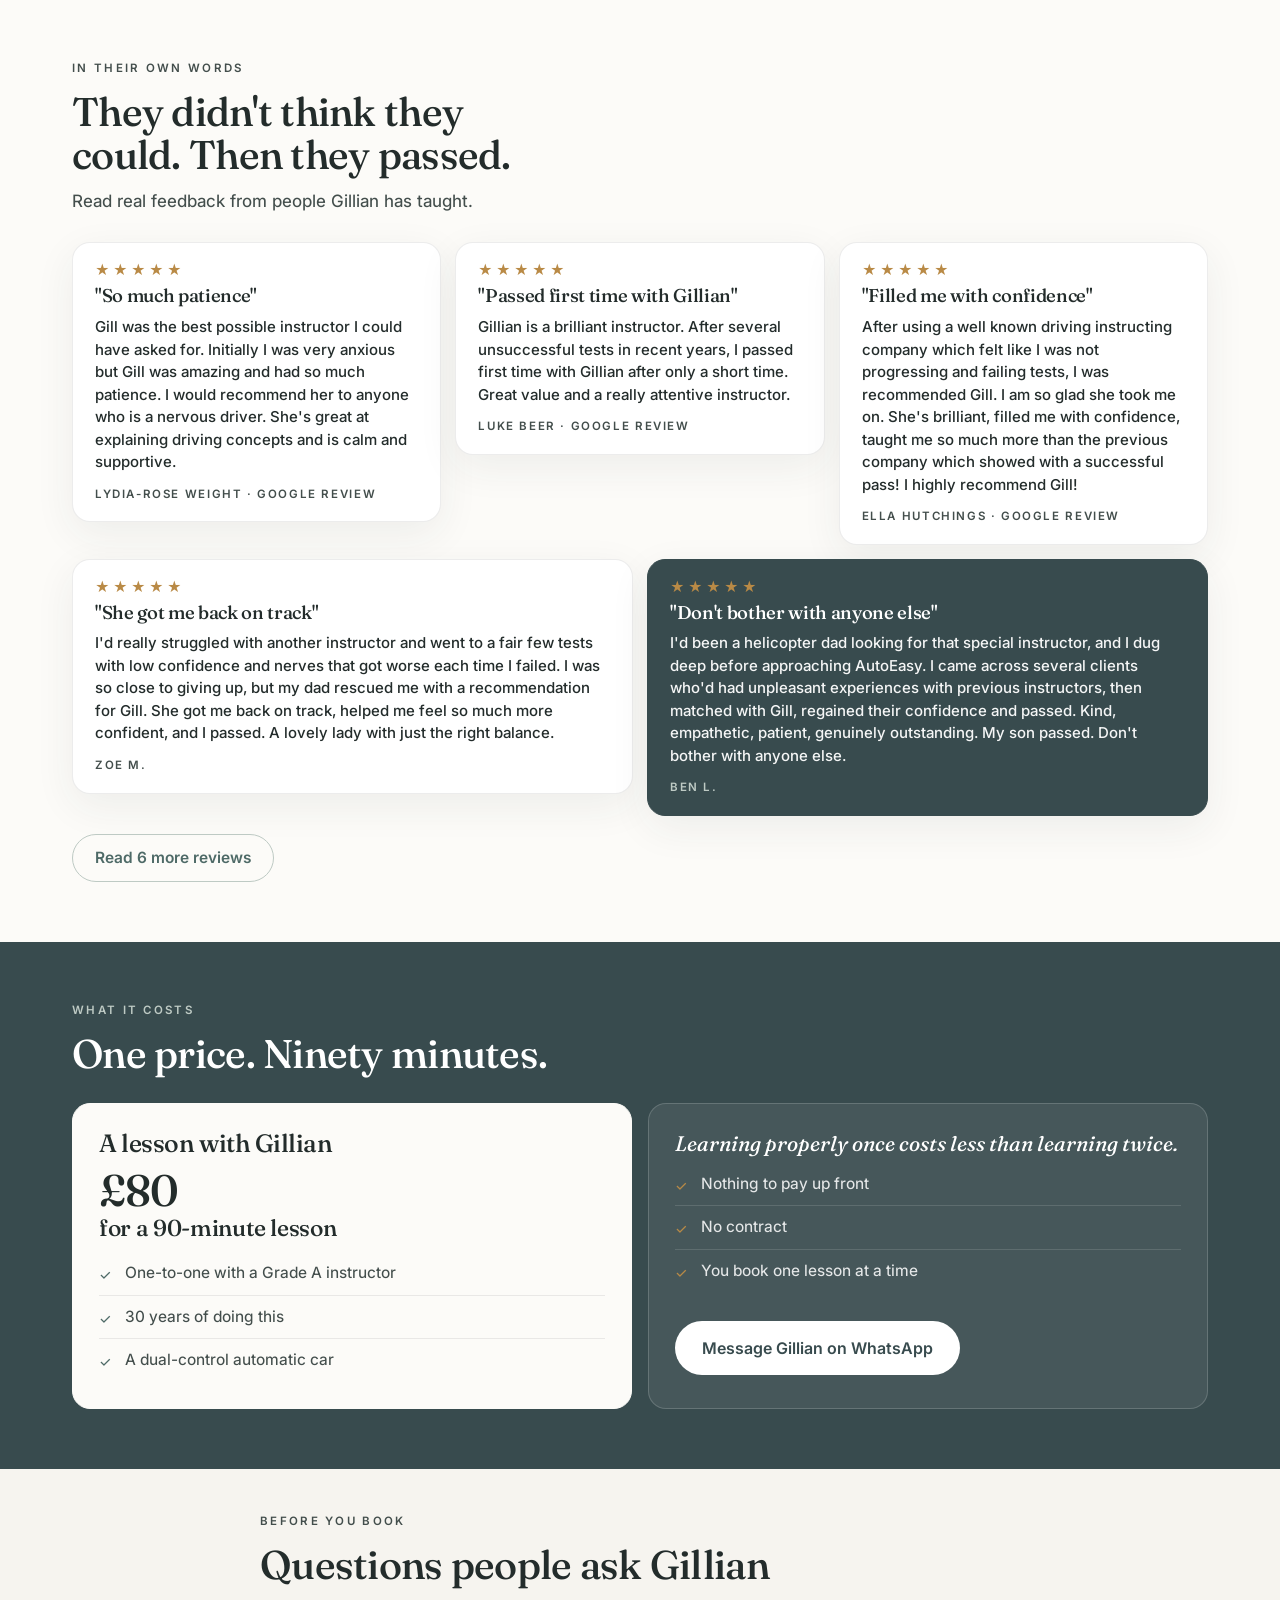
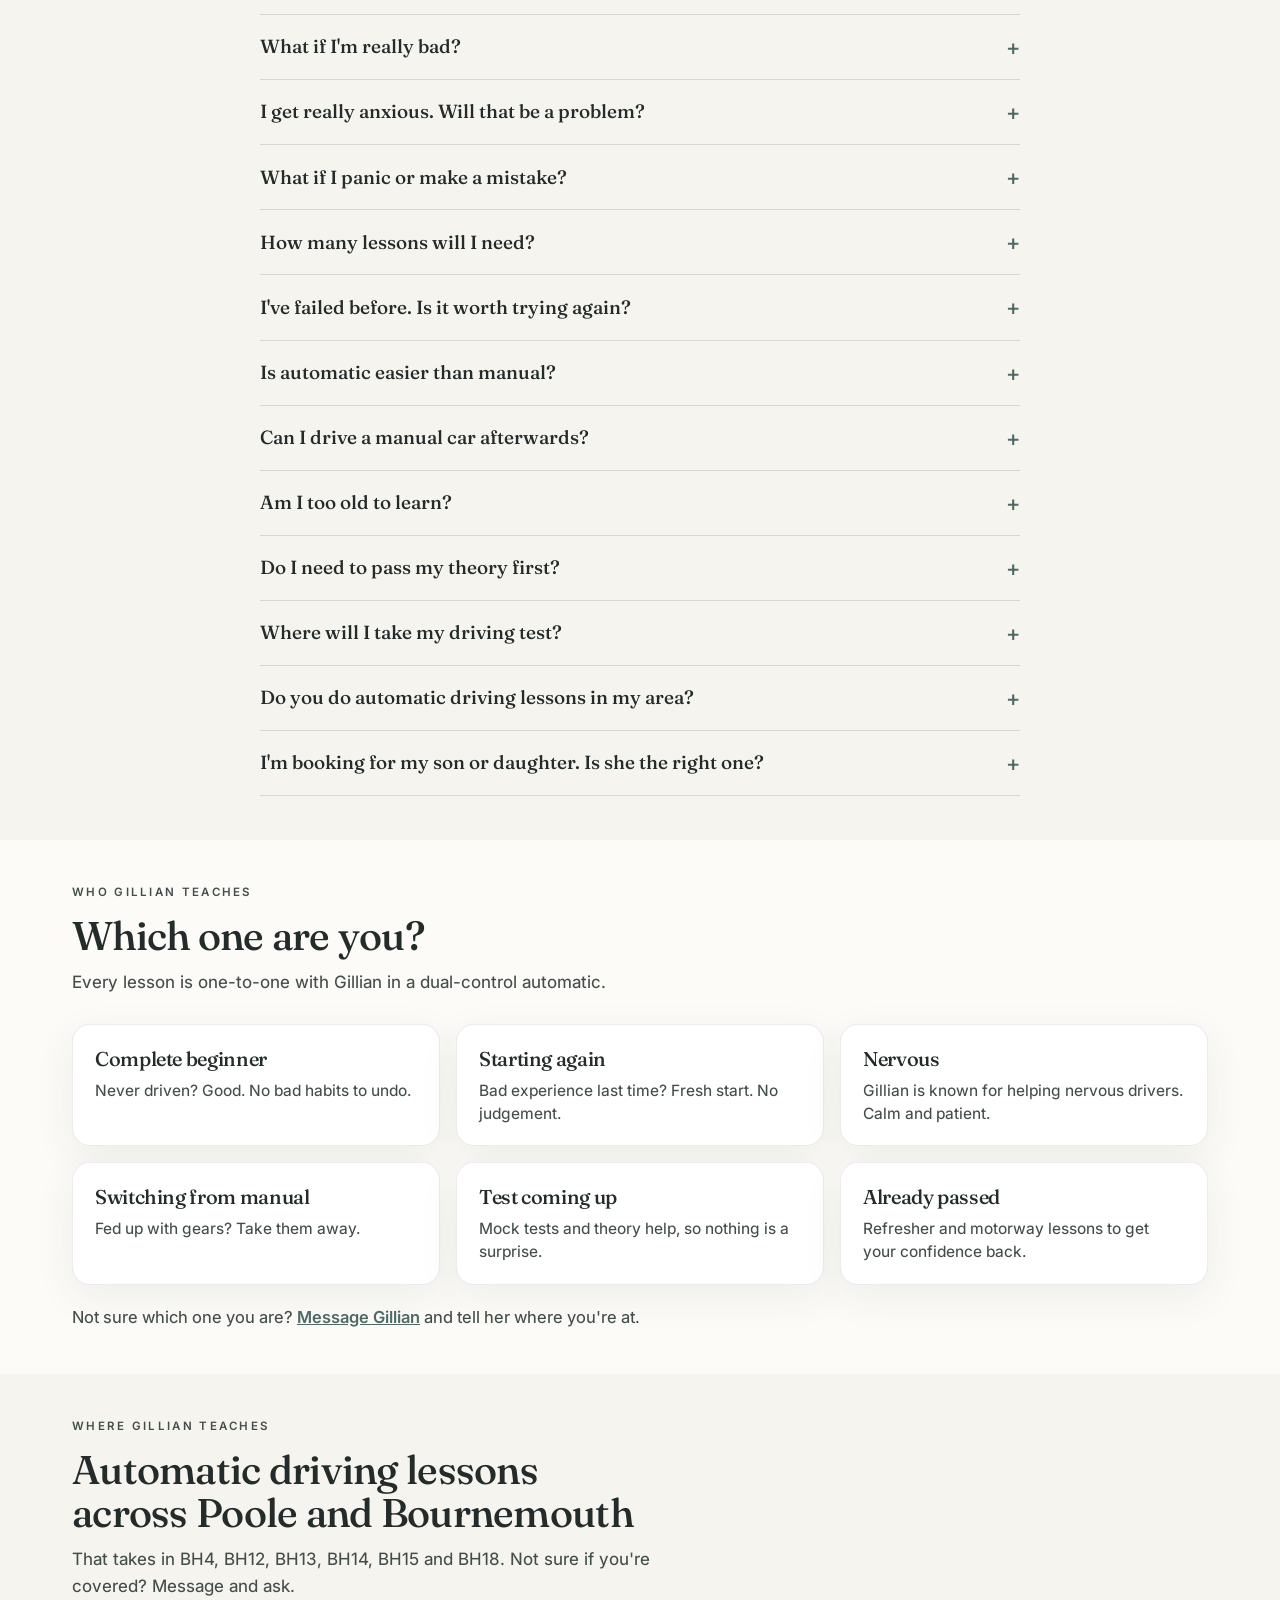
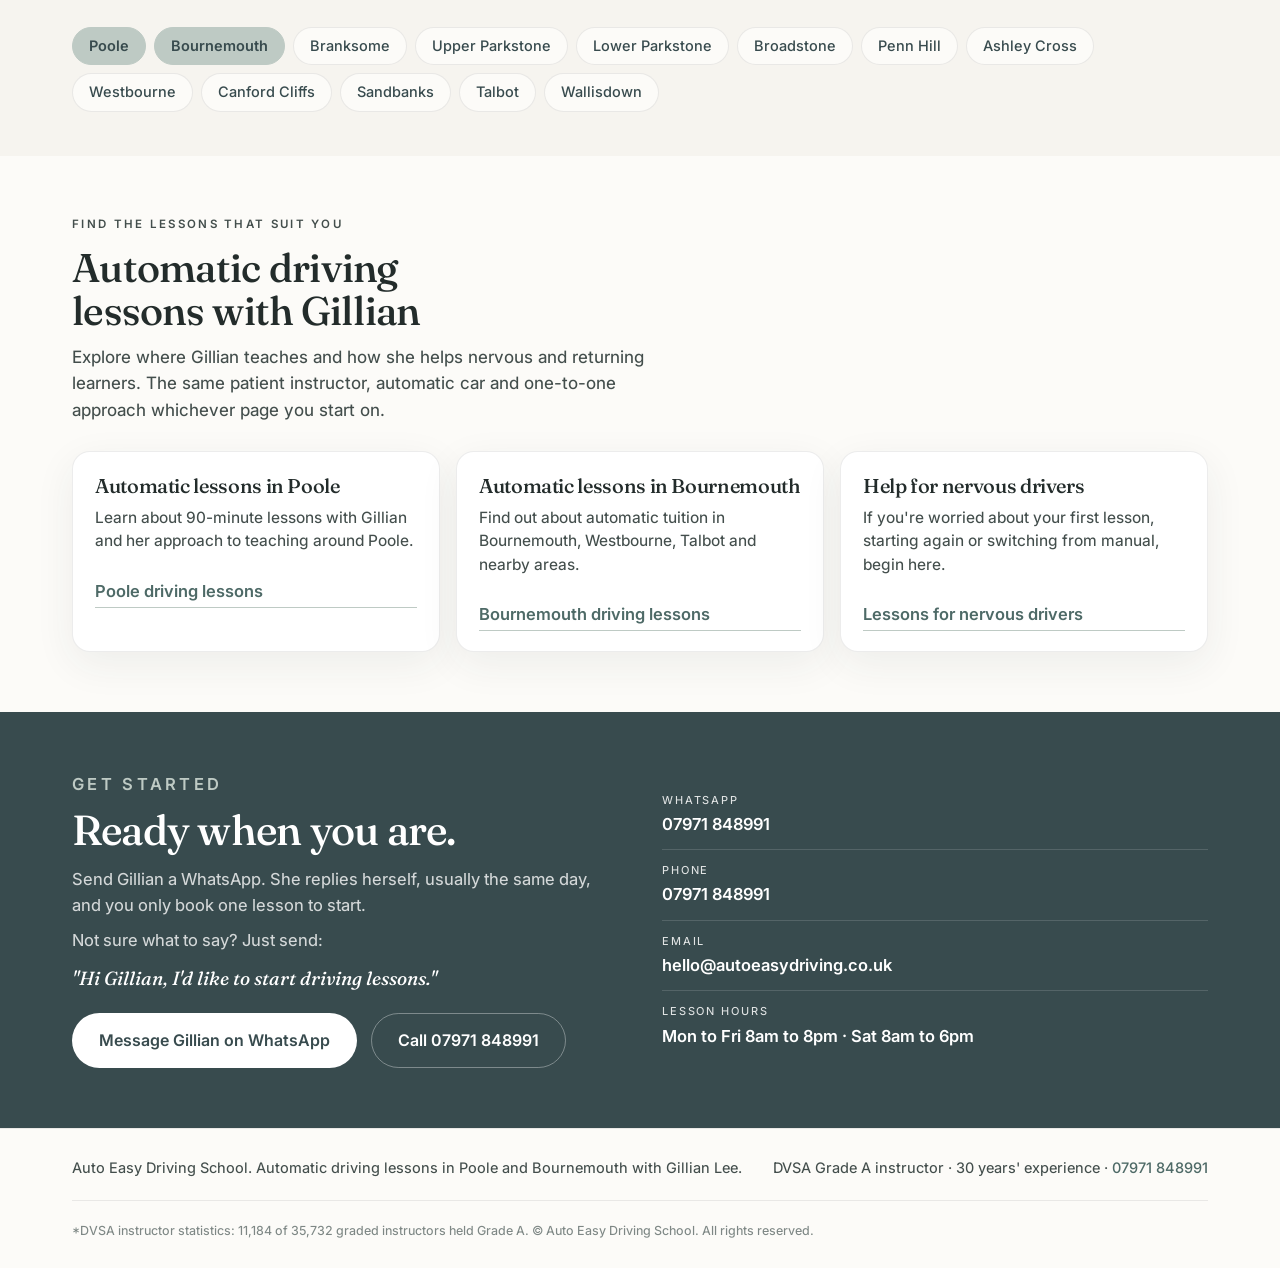
==== commit e41f9b09: "SEO integrity: remove unverified review-count claims pending GBP verification" ====
--- a/index.html
+++ b/index.html
@@ -4,13 +4,13 @@
 <meta charset="utf-8">
 <meta name="viewport" content="width=device-width,initial-scale=1,viewport-fit=cover">
 <title>Automatic Driving Lessons in Poole &amp; Bournemouth | Auto Easy</title>
-<meta name="description" content="Automatic driving lessons in Poole and Bournemouth. Nervous, or let down before? Gillian is DVSA Grade A with 30 years' experience. Every review five stars.">
+<meta name="description" content="Automatic driving lessons in Poole and Bournemouth. Nervous, or let down before? Gillian is DVSA Grade A with 30 years' experience. Learners praise her patient approach.">
 <link rel="canonical" href="https://autoeasydriving.co.uk/">
 <meta property="og:type" content="website">
 <meta property="og:locale" content="en_GB">
 <meta property="og:site_name" content="Auto Easy Driving School">
 <meta property="og:title" content="Automatic driving lessons in Poole and Bournemouth with Gillian">
-<meta property="og:description" content="Nervous, or let down by another instructor? Gillian is calm, DVSA Grade A and has taught for 30 years. Every review is five stars.">
+<meta property="og:description" content="Nervous, or let down by another instructor? Gillian is calm, DVSA Grade A and has taught for 30 years. Read real learner experiences.">
 <meta property="og:url" content="https://autoeasydriving.co.uk/">
 <meta property="og:image" content="https://autoeasydriving.co.uk/images/gillian-new-hero.jpg">
 <link rel="preconnect" href="https://fonts.googleapis.com">
@@ -298,14 +298,14 @@
   <div class="wrap hero-grid">
     <div class="hero-copy">
       <h1><span class="h1-key">Automatic driving lessons in Poole &amp; Bournemouth</span>You're not a bad learner. You just need the right instructor.</h1>
-      <p class="hero-lede">Gillian is calm, patient and has taught people to drive for 30 years. She holds the DVSA's top grade, and every review she has is five stars. Never driven, or had your confidence knocked? You're in the right place.</p>
+      <p class="hero-lede">Gillian is calm, patient and has taught people to drive for 30 years. She holds the DVSA's top grade, and learners often praise her patience. Never driven, or had your confidence knocked? You're in the right place.</p>
       <div class="hero-cta">
         <a class="btn btn--solid" href="https://wa.me/447971848991?text=Hi%20Gillian%2C%20I%27d%20like%20to%20start%20driving%20lessons.">Message Gillian on WhatsApp</a>
         <a class="btn btn--line" href="tel:07971848991">Call 07971 848991</a>
       </div>
       <div class="hero-trust">
         <span class="stars">&starf;&starf;&starf;&starf;&starf;</span>
-        <span>37 reviews. Every one five stars.</span>
+        <span>See what Gillian's learners say.</span>
       </div>
     </div>
     <div class="hero-photo">
@@ -319,7 +319,7 @@
 
 <section class="trust-band">
   <div class="wrap trust-row">
-    <div class="trust"><strong>5.0 &starf;</strong><span>37 reviews, all five stars</span></div>
+    <div class="trust"><strong>5.0 &starf;</strong><span>Learner feedback and success stories</span></div>
     <div class="trust"><strong>Grade A</strong><span>The DVSA's top grade. Fewer than 1 in 3 have it*</span></div>
     <div class="trust"><strong>30 years</strong><span>Teaching people to drive</span></div>
     <div class="trust"><strong>Automatic</strong><span>No clutch. No gears. No stalling.</span></div>
@@ -498,7 +498,7 @@
     <div class="sec-head sec-head--wide">
       <p class="eyebrow">In their own words</p>
       <h2>They didn't think they could. Then they passed.</h2>
-      <p>37 reviews. Every one five stars, and every one about Gillian.</p>
+      <p>Read real feedback from people Gillian has taught.</p>
     </div>
     <div class="rev-grid rev-grid--three">
 <article class="rev">
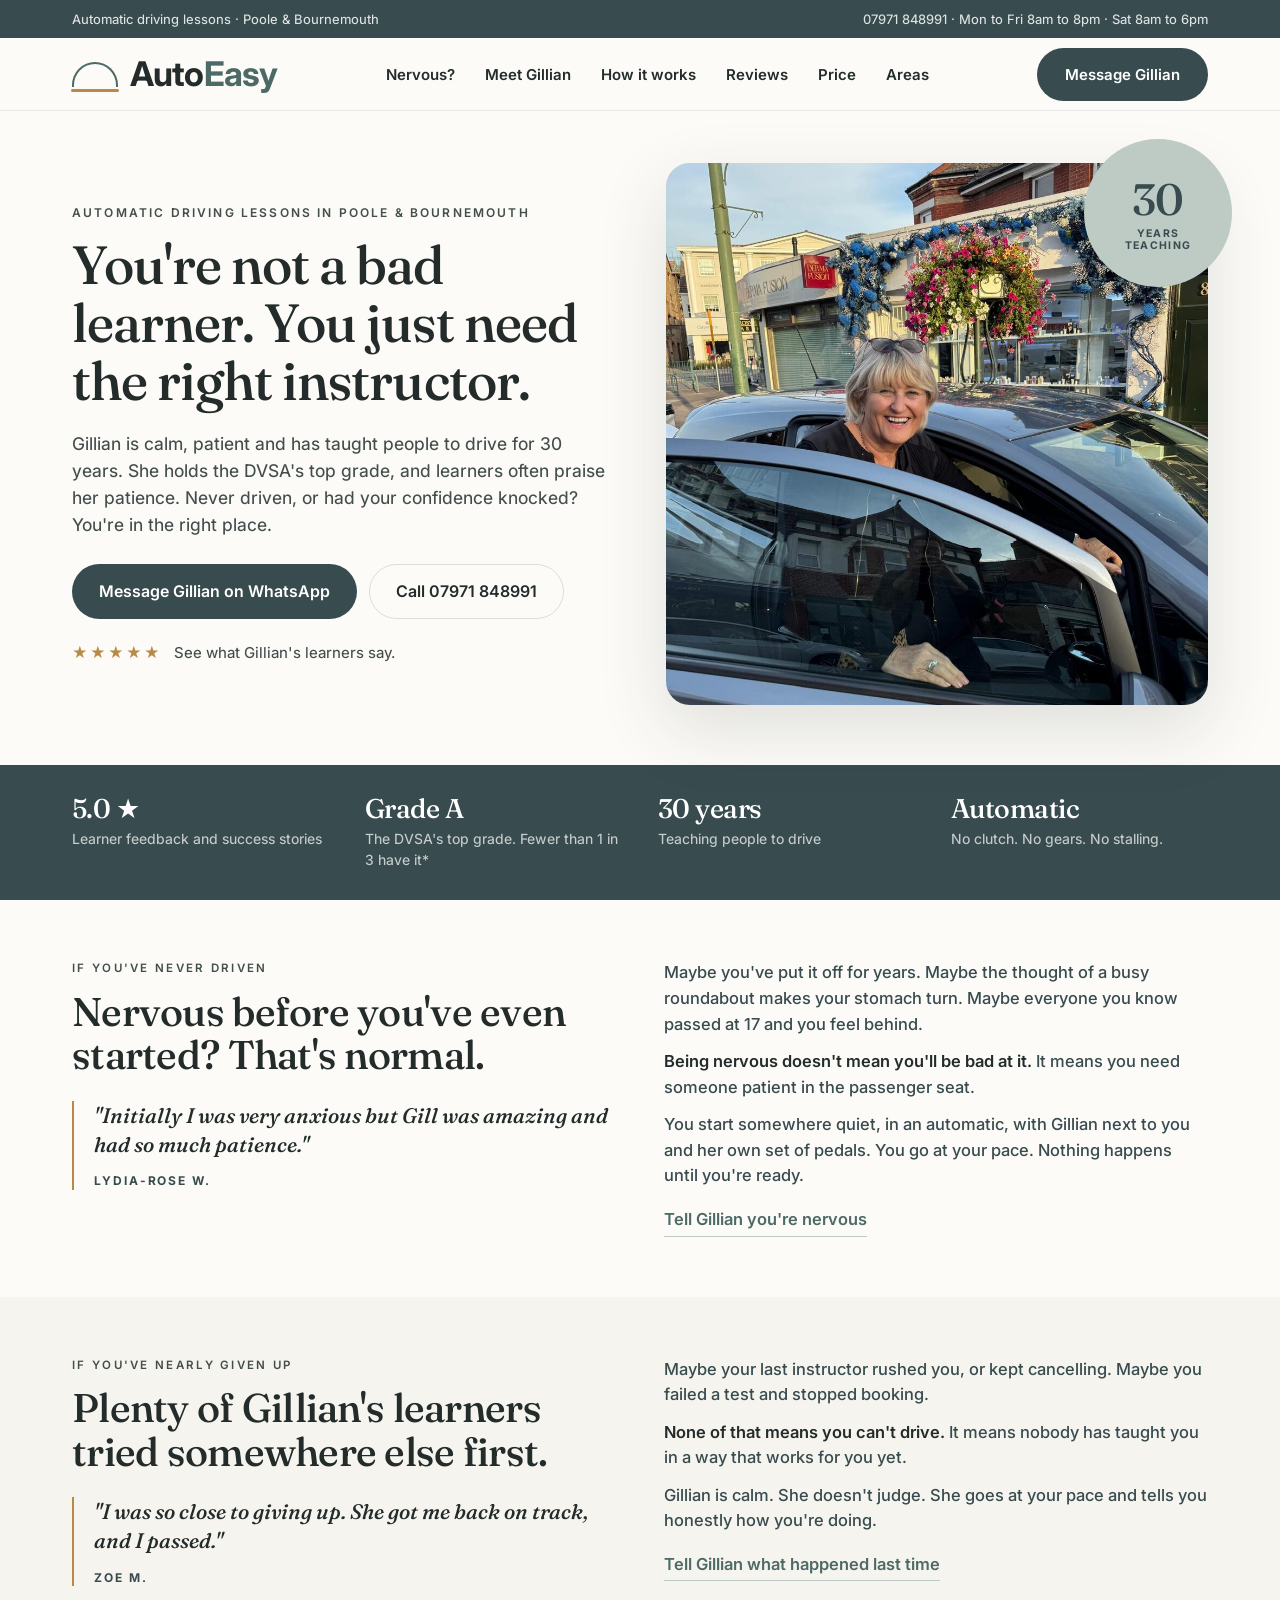
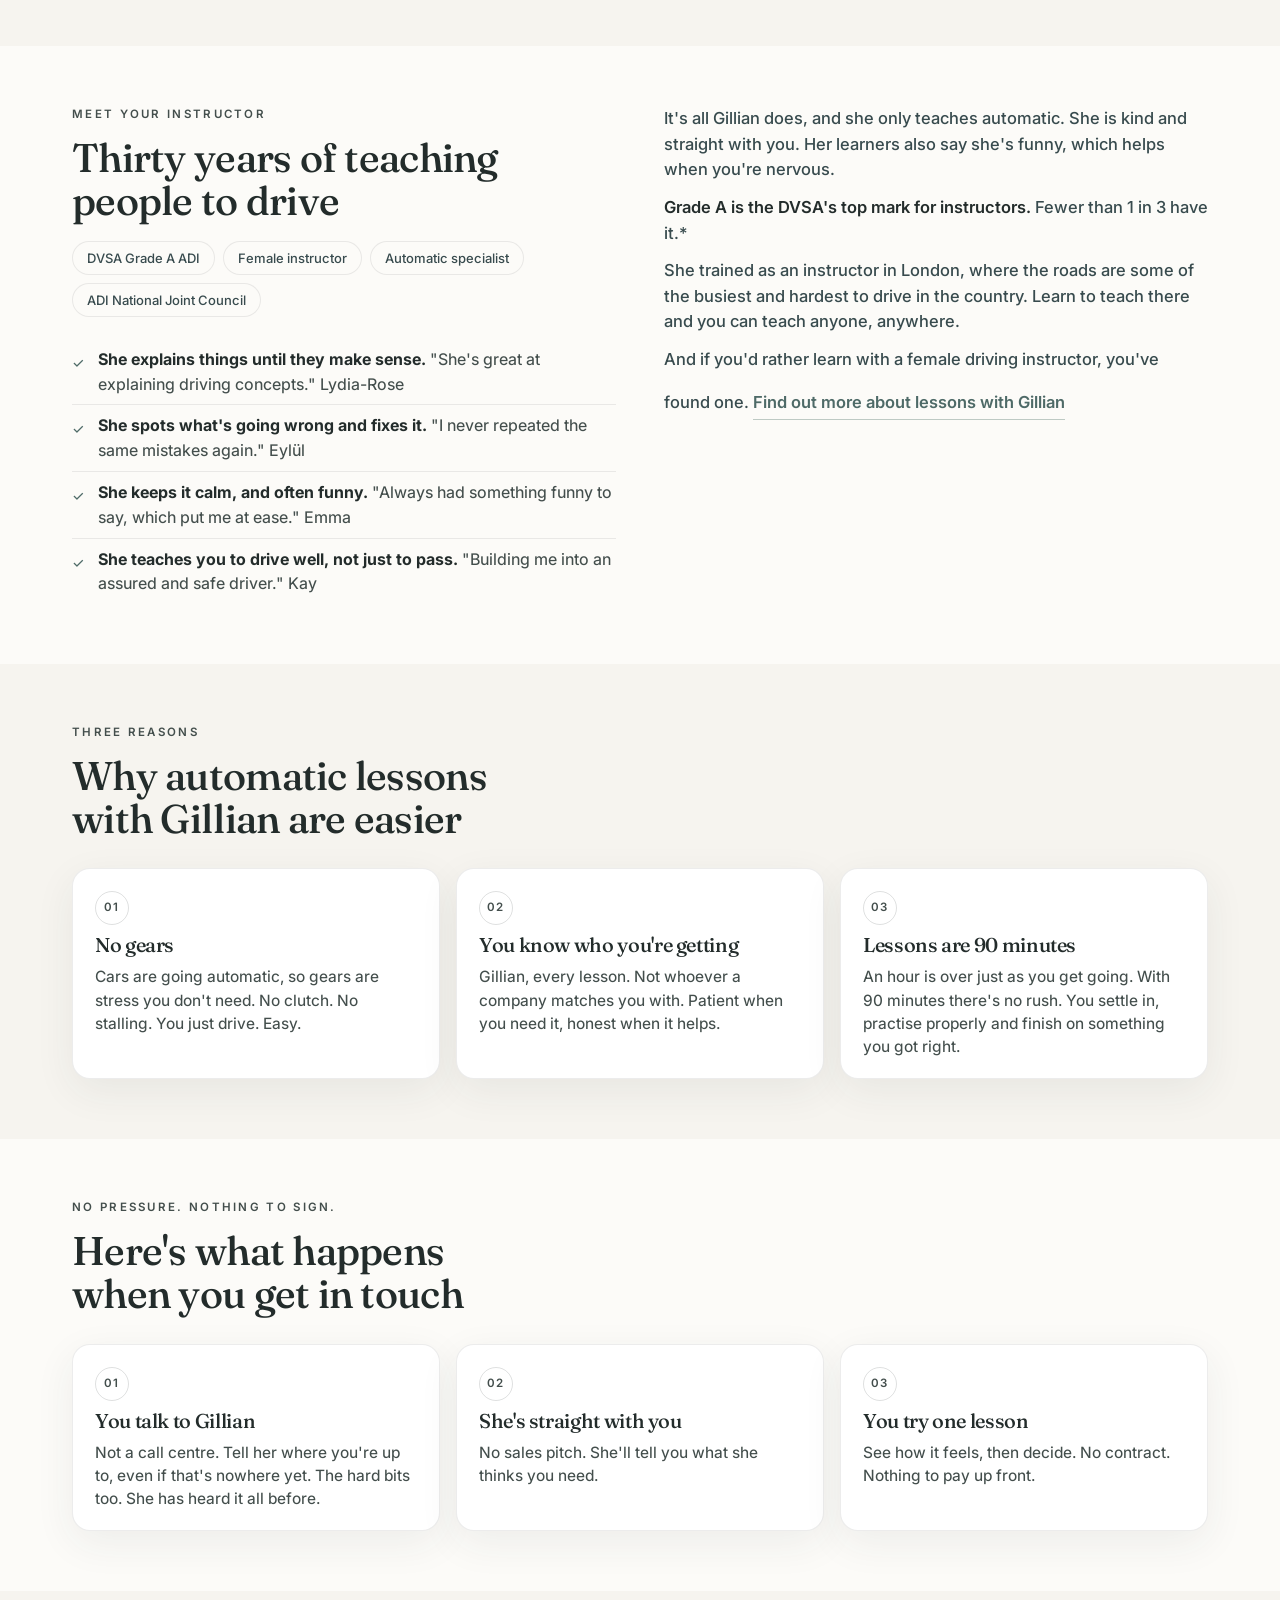
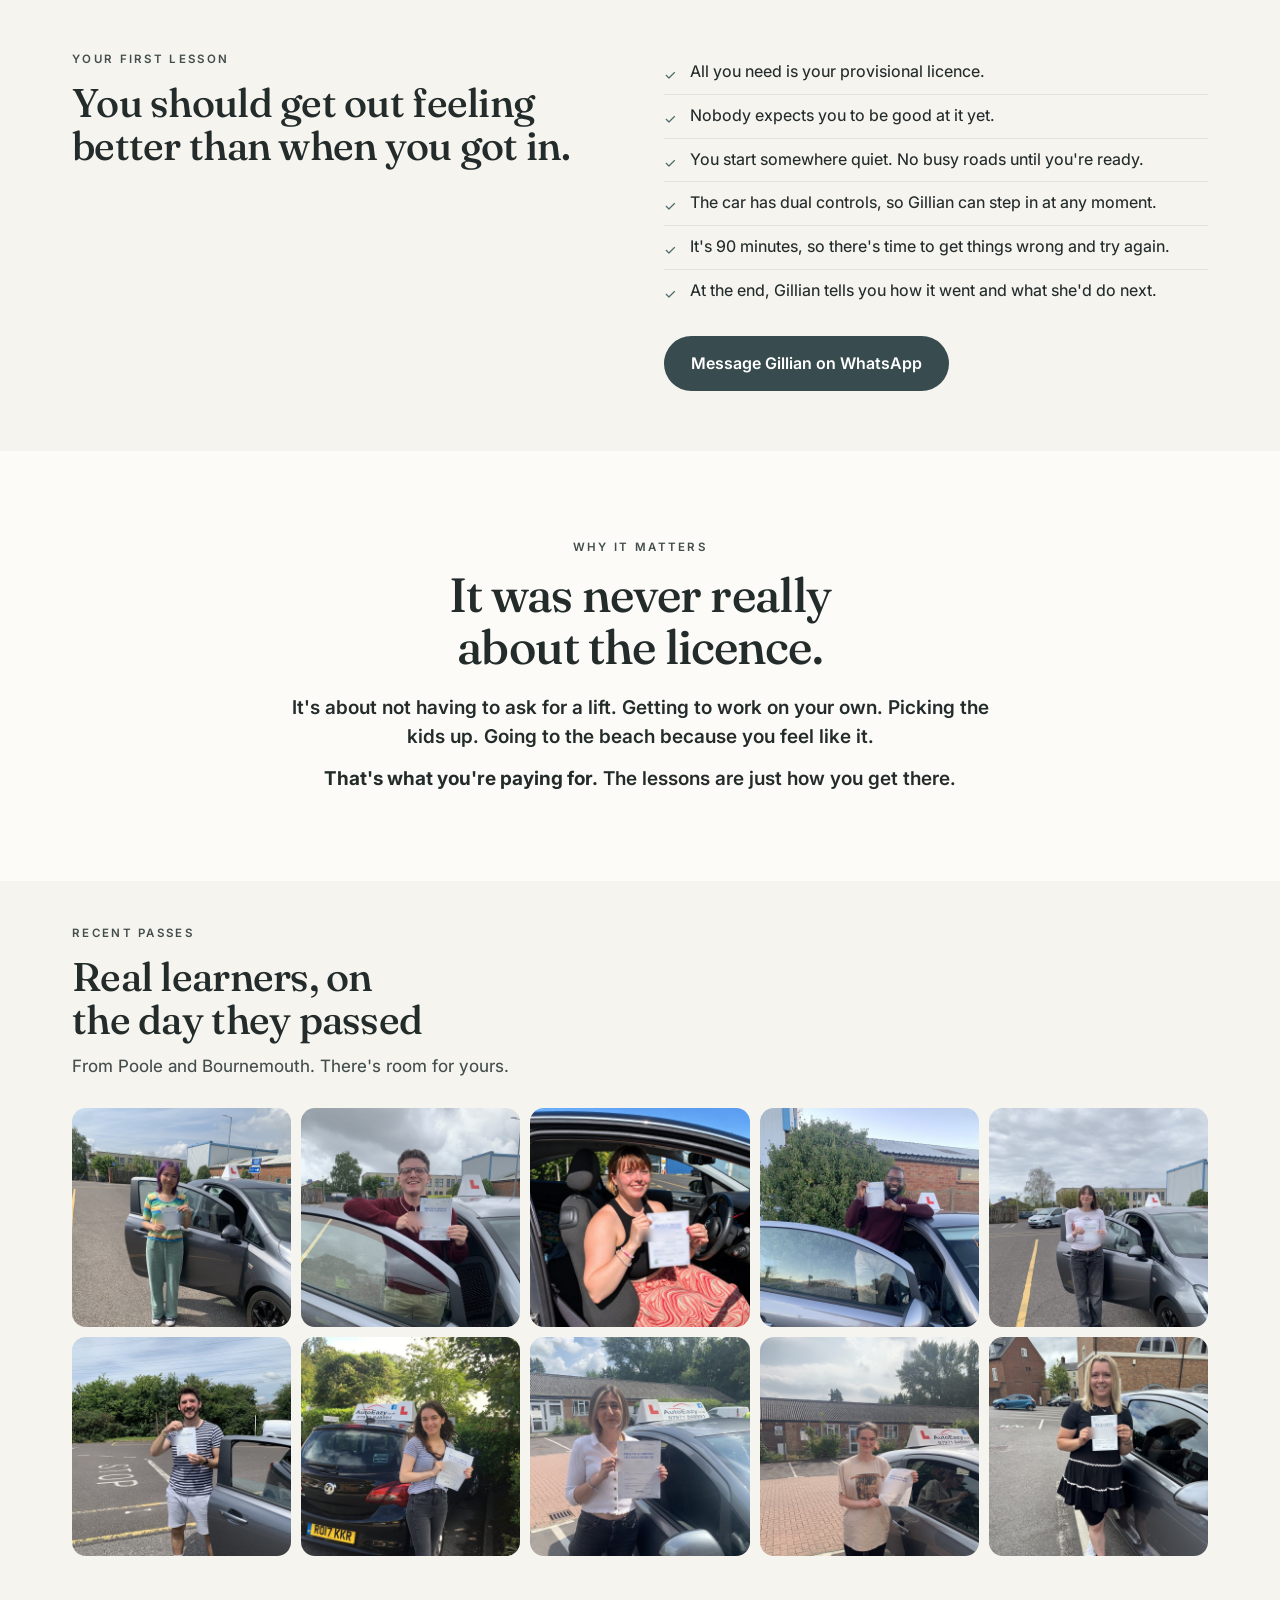
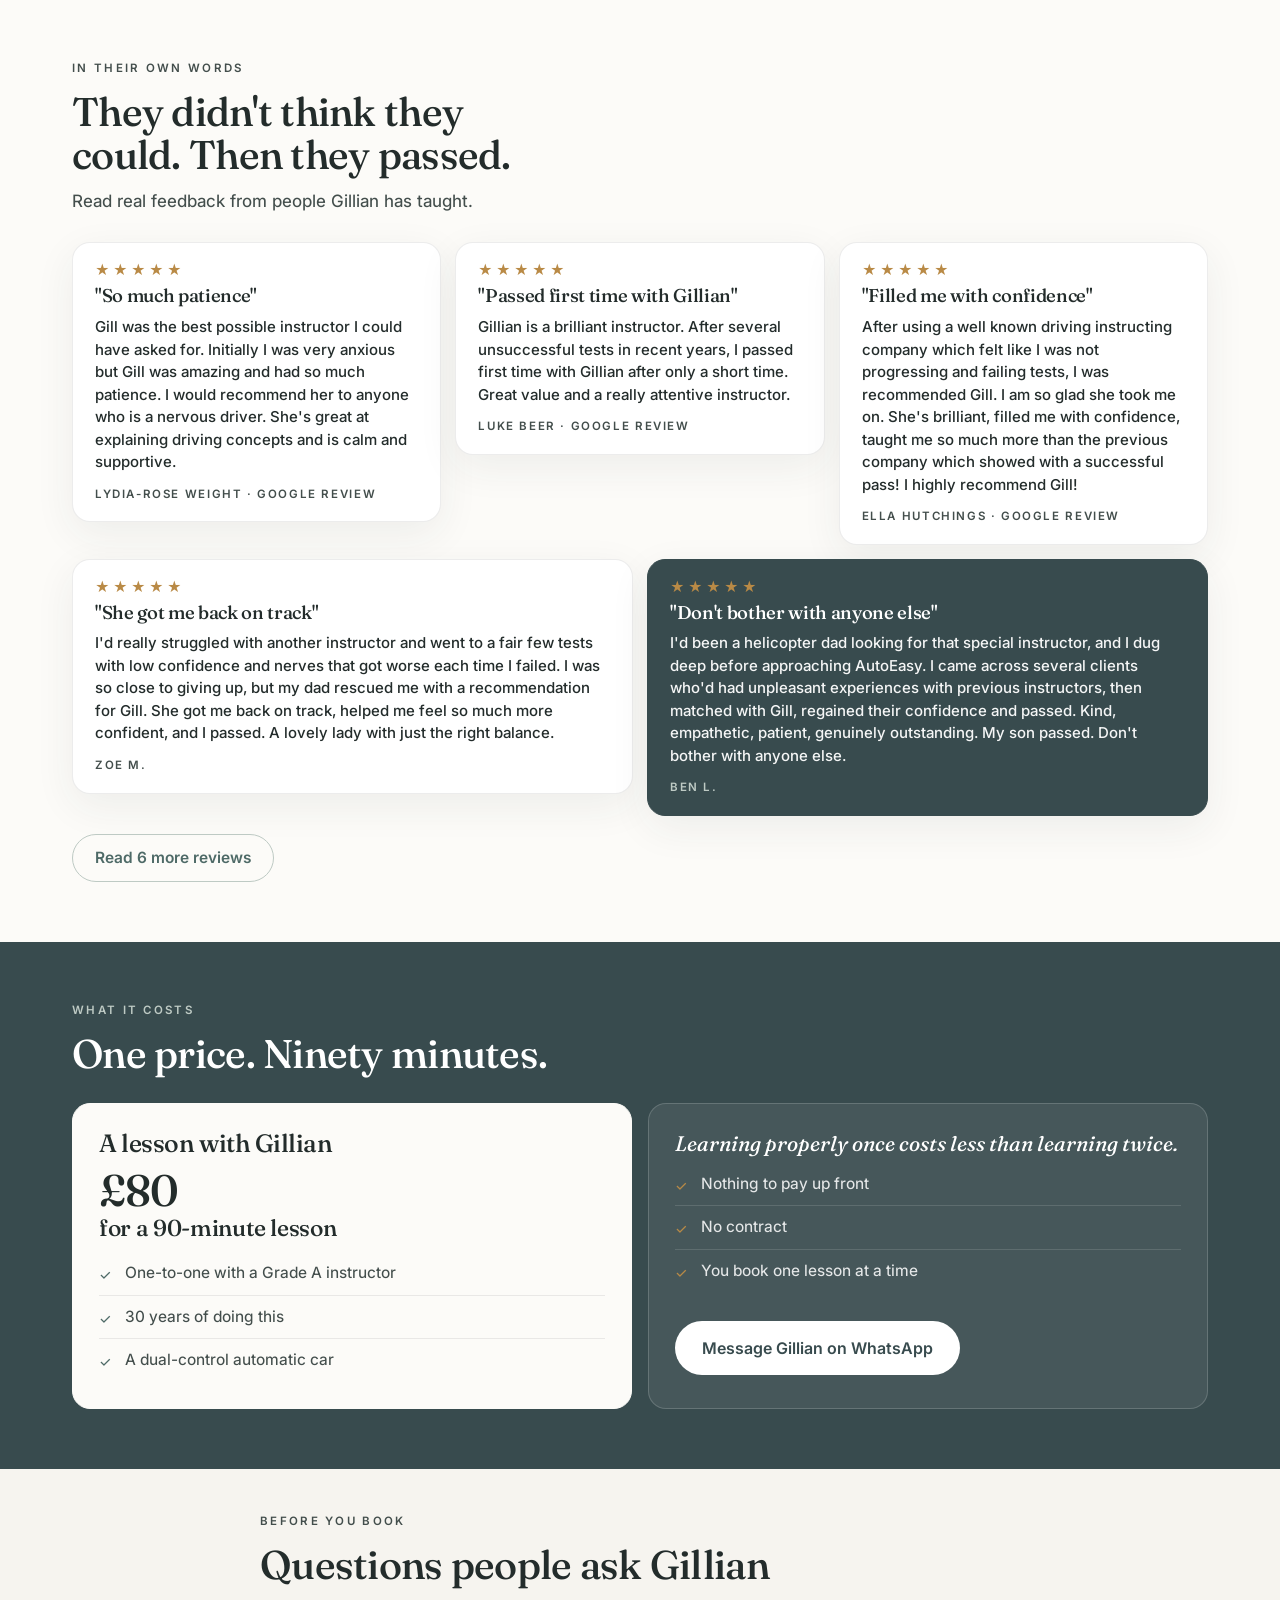
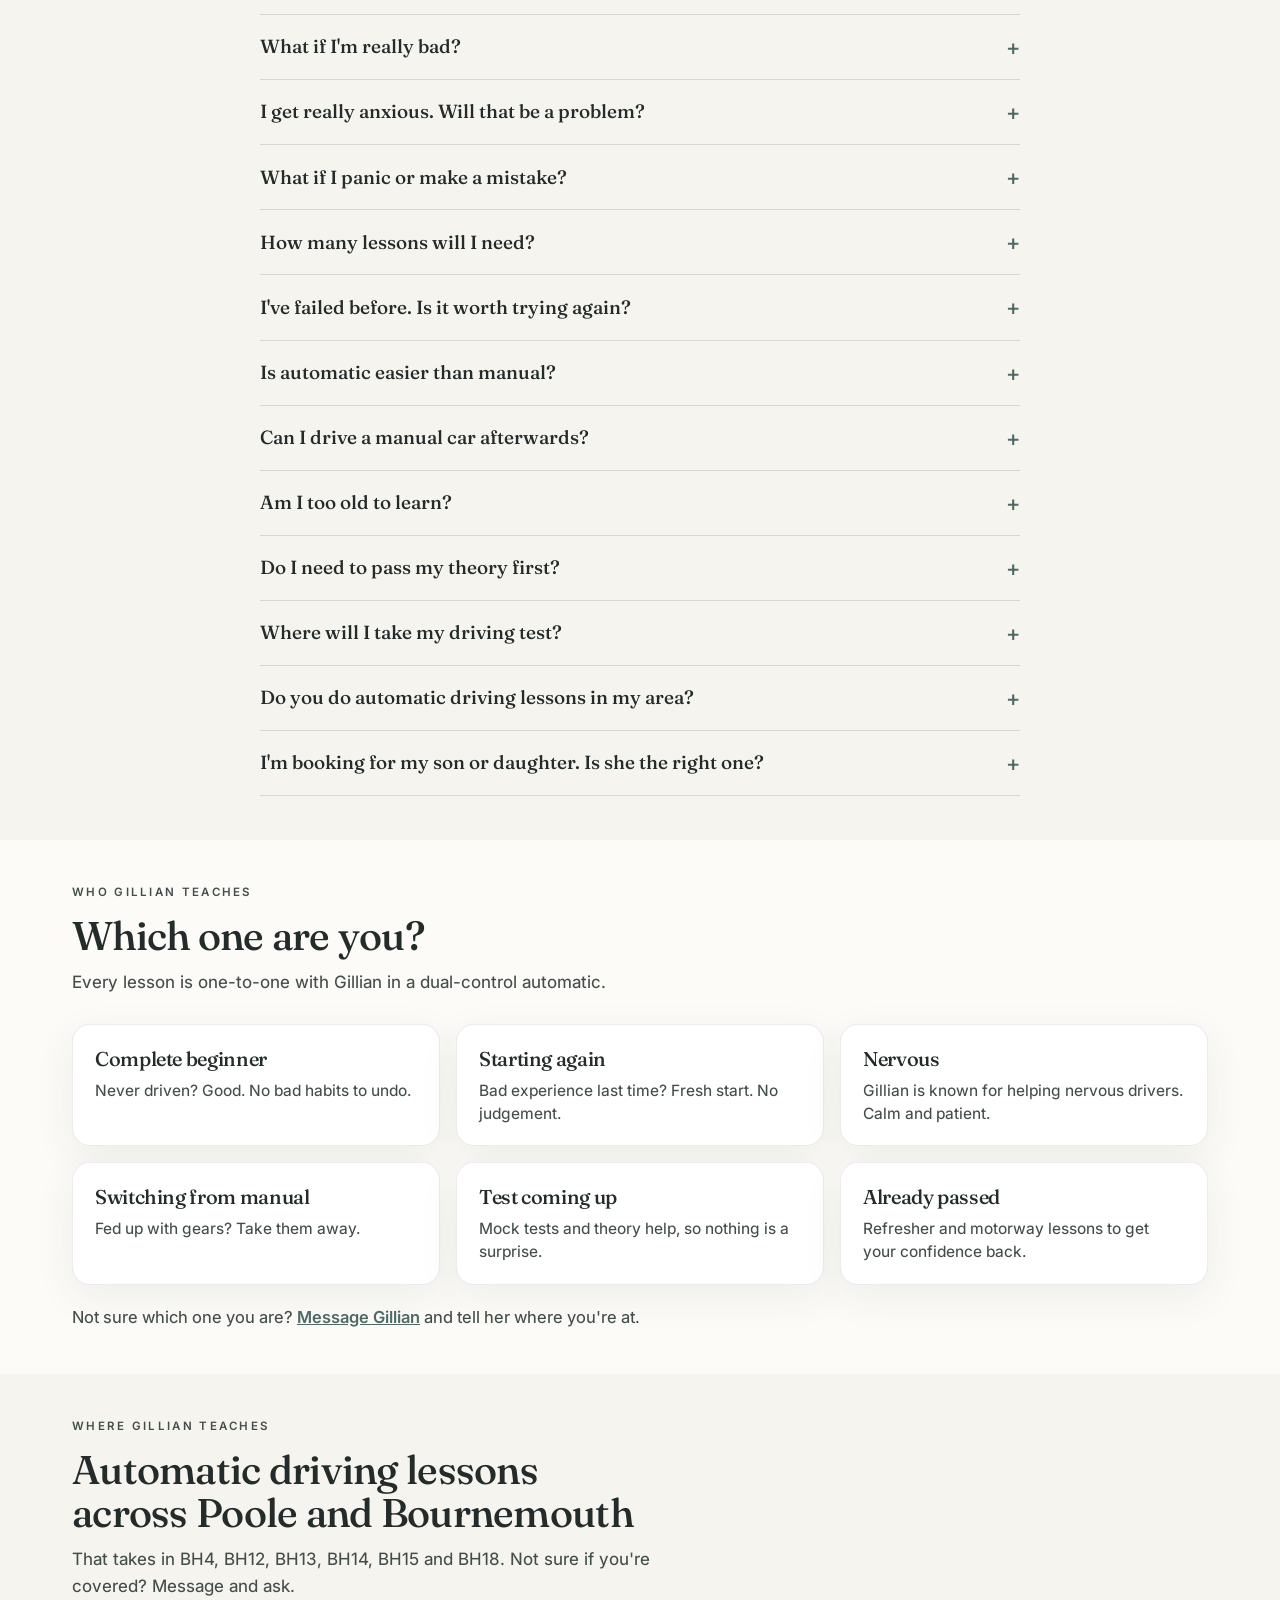
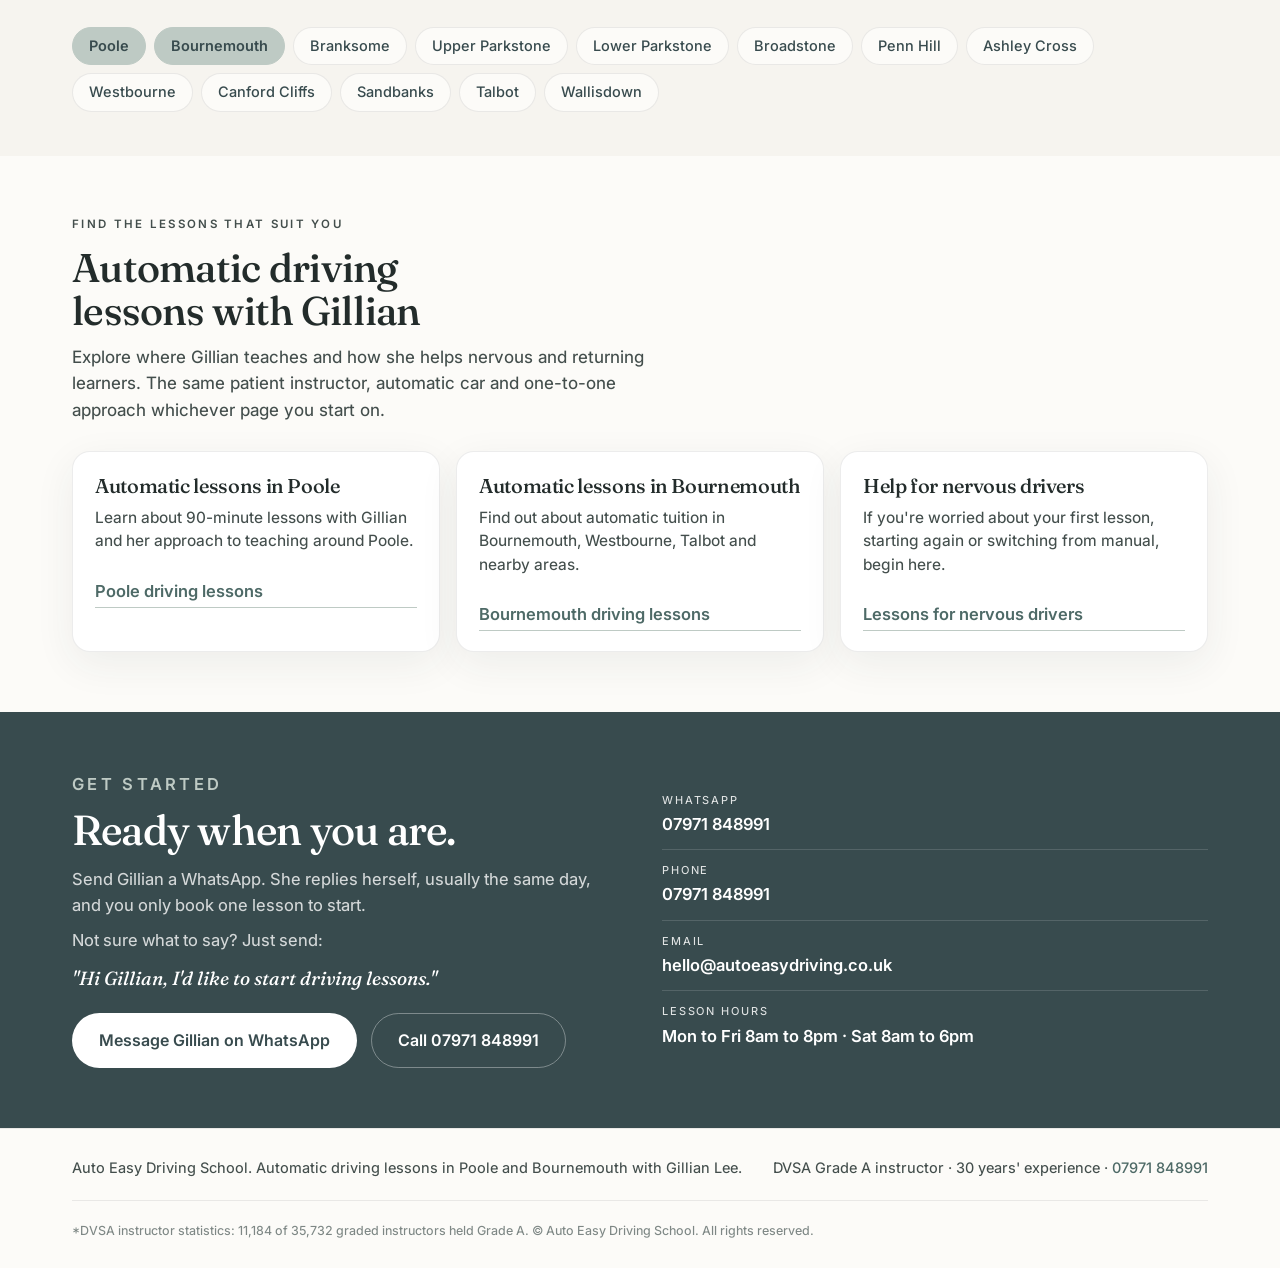
==== commit 0c1a3a89: "SEO: link instructor biography to new female-instructor page" ====
--- a/index.html
+++ b/index.html
@@ -380,7 +380,7 @@
       <p>It's all Gillian does, and she only teaches automatic. She is kind and straight with you. Her learners also say she's funny, which helps when you're nervous.</p>
       <p><strong>Grade A is the DVSA's top mark for instructors.</strong> Fewer than 1 in 3 have it.*</p>
       <p>She trained as an instructor in London, where the roads are some of the busiest and hardest to drive in the country. Learn to teach there and you can teach anyone, anywhere.</p>
-      <p>And if you'd rather learn with a female driving instructor, you've found one.</p>
+      <p>And if you'd rather learn with a female driving instructor, you've found one. <a class="text-link" href="/female-driving-instructor/">Find out more about lessons with Gillian</a></p>
     </div>
   </div>
 </section>
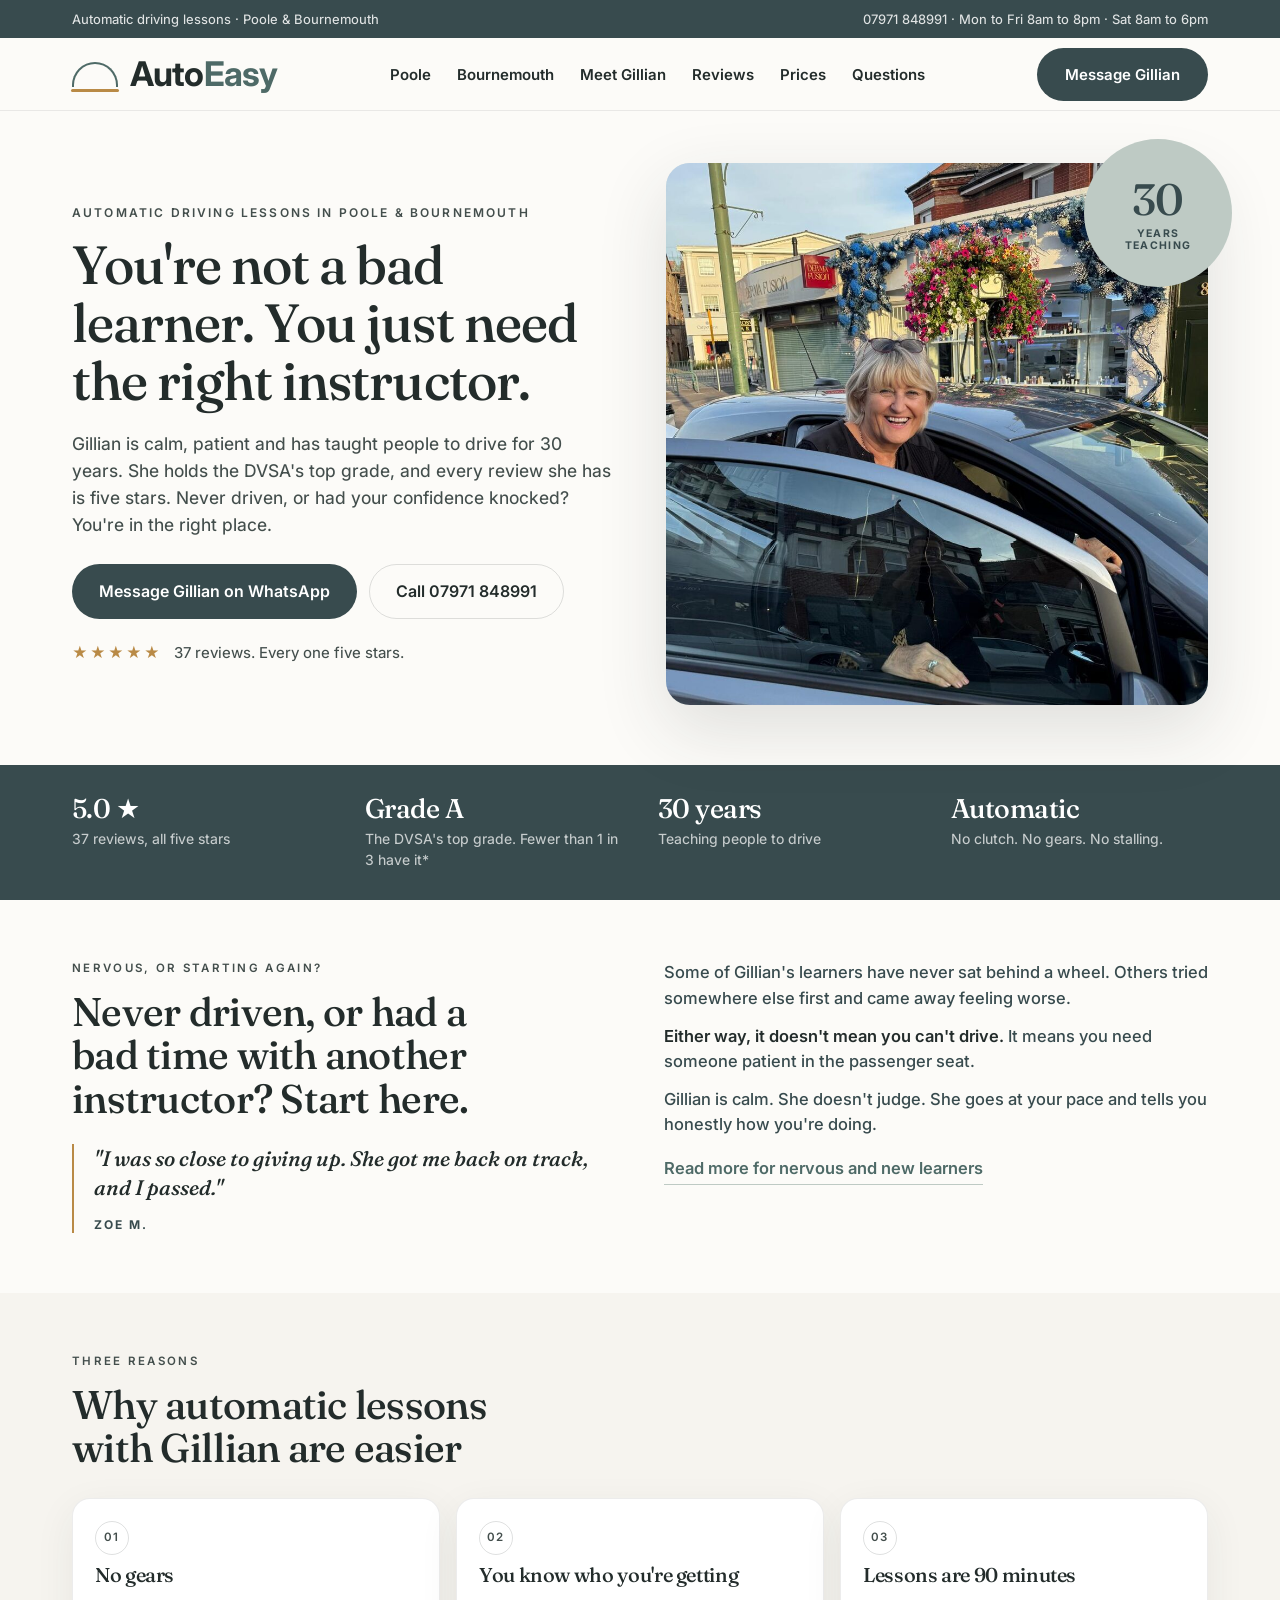
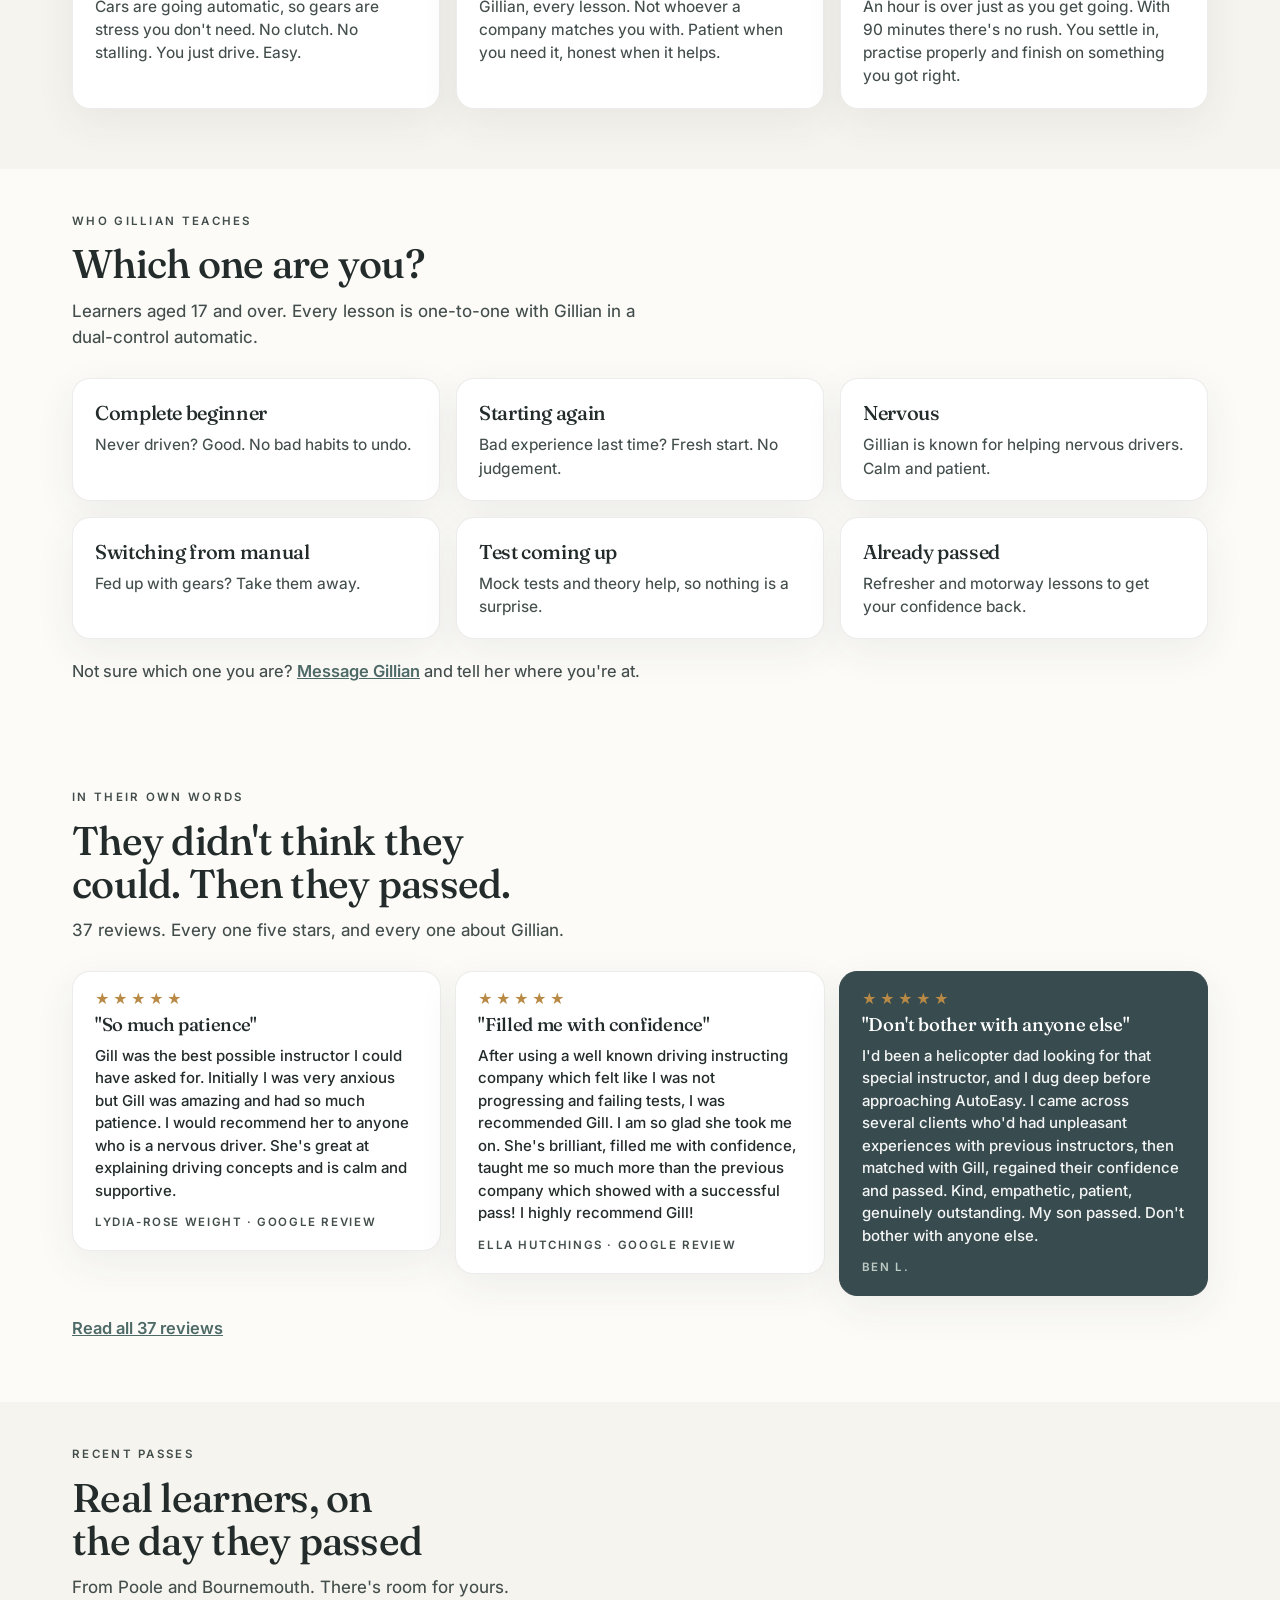
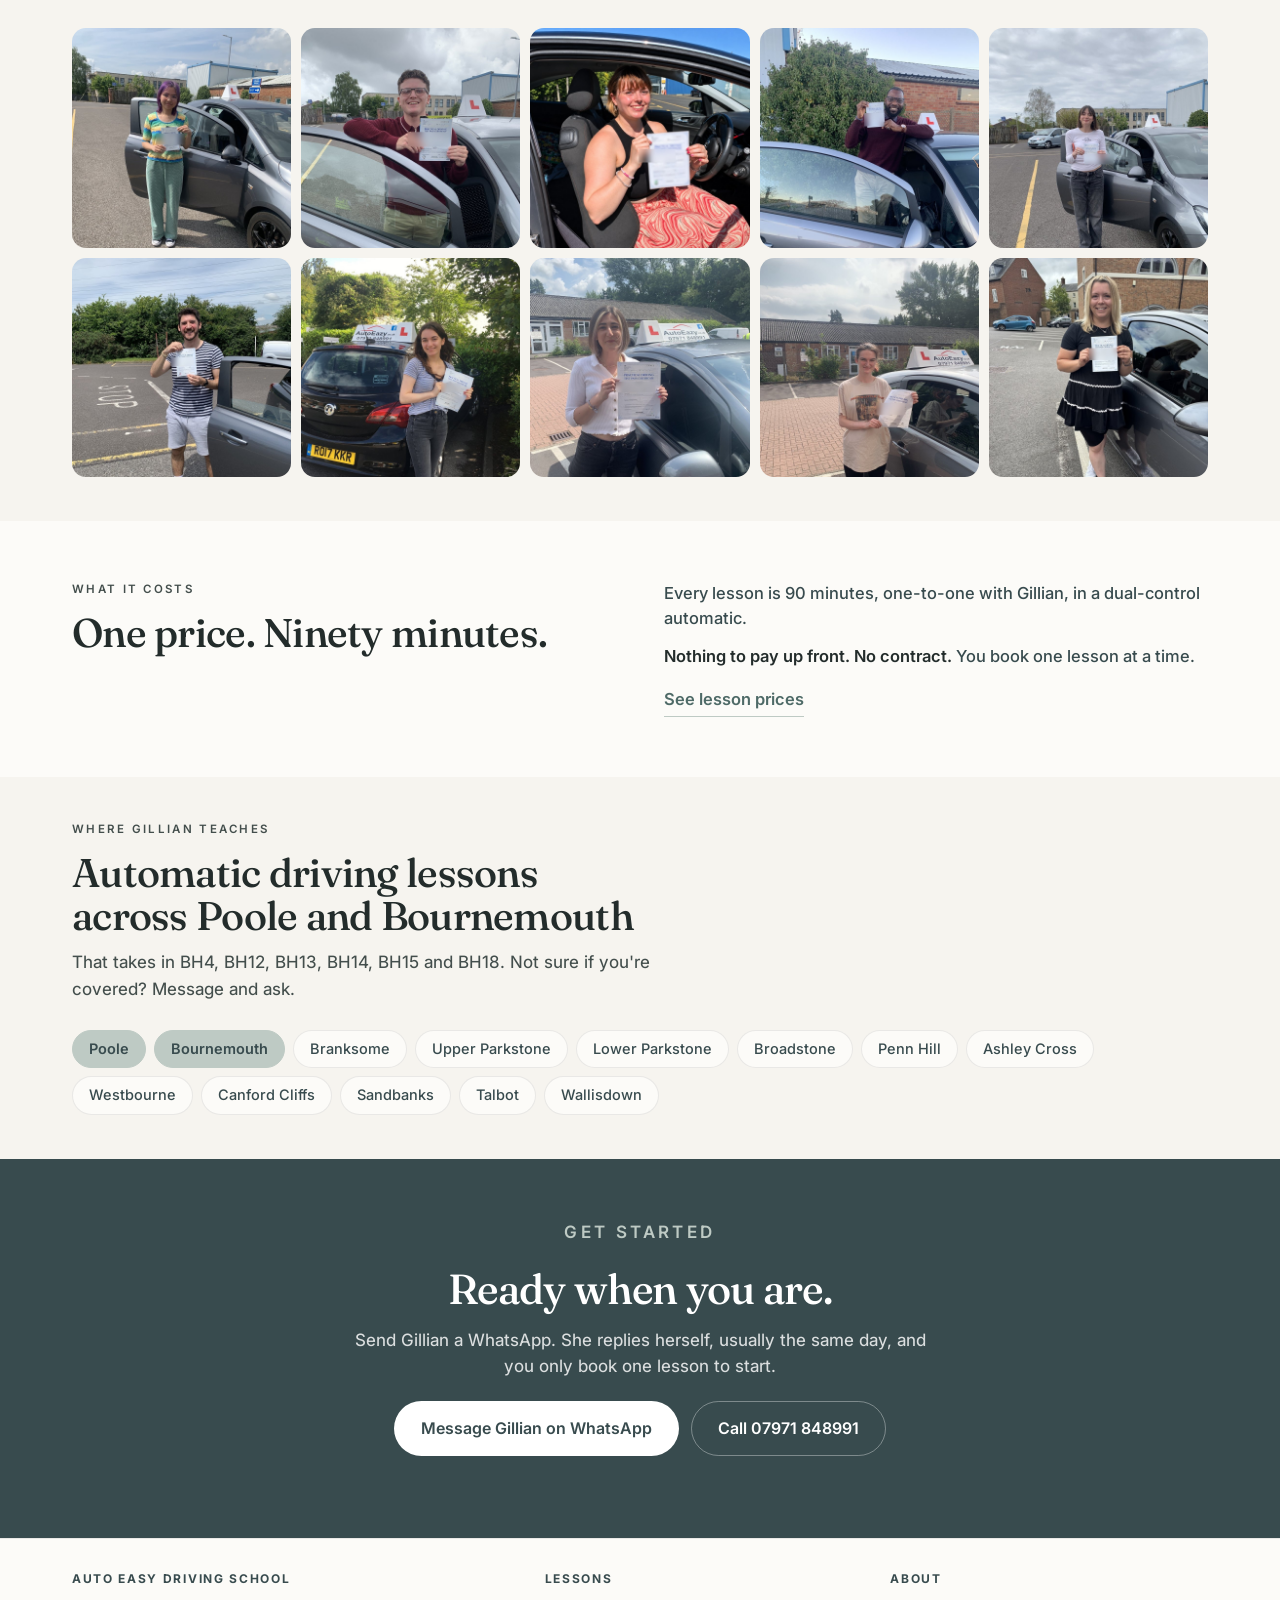
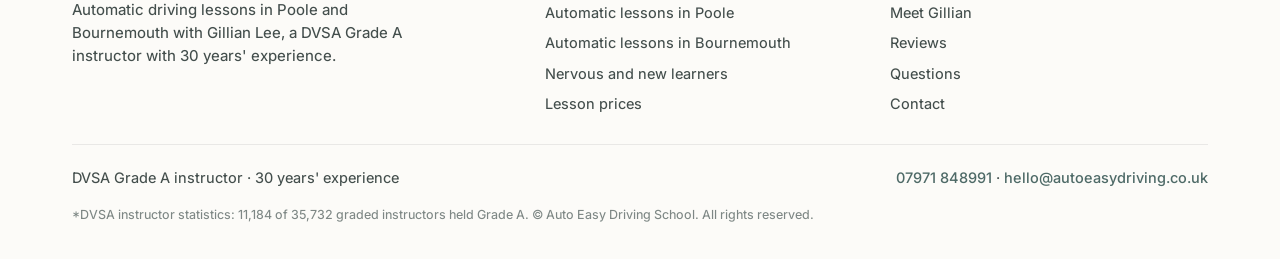
==== commit fd5d2c53: "Split site into nine pages: home, Poole, Bournemouth, Meet Gillian, nervous learners, reviews, price" ====
--- a/index.html
+++ b/index.html
@@ -4,273 +4,154 @@
 <meta charset="utf-8">
 <meta name="viewport" content="width=device-width,initial-scale=1,viewport-fit=cover">
 <title>Automatic Driving Lessons in Poole &amp; Bournemouth | Auto Easy</title>
-<meta name="description" content="Automatic driving lessons in Poole and Bournemouth. Nervous, or let down before? Gillian is DVSA Grade A with 30 years' experience. Learners praise her patient approach.">
+<meta name="description" content="Automatic driving lessons in Poole and Bournemouth. Nervous, or let down before? Gillian is DVSA Grade A with 30 years' experience. Every review five stars.">
 <link rel="canonical" href="https://autoeasydriving.co.uk/">
 <meta property="og:type" content="website">
 <meta property="og:locale" content="en_GB">
 <meta property="og:site_name" content="Auto Easy Driving School">
 <meta property="og:title" content="Automatic driving lessons in Poole and Bournemouth with Gillian">
-<meta property="og:description" content="Nervous, or let down by another instructor? Gillian is calm, DVSA Grade A and has taught for 30 years. Read real learner experiences.">
+<meta property="og:description" content="Nervous, or let down by another instructor? Gillian is calm, DVSA Grade A and has taught for 30 years. Every review is five stars.">
 <meta property="og:url" content="https://autoeasydriving.co.uk/">
 <meta property="og:image" content="https://autoeasydriving.co.uk/images/gillian-new-hero.jpg">
 <link rel="preconnect" href="https://fonts.googleapis.com">
 <link rel="preconnect" href="https://fonts.gstatic.com" crossorigin>
 <link rel="stylesheet" href="https://fonts.googleapis.com/css2?family=Fraunces:ital,opsz,wght@0,9..144,400;0,9..144,500;0,9..144,600;1,9..144,400;1,9..144,500&family=Inter:wght@400..700&display=swap">
-<style>
-:root{
-  --ink:#232c2b;--ink-soft:#384b4e;--deep:#384b4e;--cream:#f6f4ef;--paper:#fcfbf8;
-  --muted:#434e4c;--primary:#4e6a67;--support:#becac4;--mist:#d5dfdf;--accent:#b98a46;
-  --line:rgba(43,52,51,.15);--line-soft:rgba(43,52,51,.09);
-  --shadow:0 24px 70px rgba(43,52,51,.14);--shadow-soft:0 12px 40px rgba(43,52,51,.07);
-  --radius:24px;
-  --display:"Fraunces", Georgia, "Times New Roman", serif;
-  --body:"Inter", ui-sans-serif, -apple-system, system-ui, "Segoe UI", sans-serif;
-  --wrap:1180px;
-  --gutter-l:max(22px, env(safe-area-inset-left, 0px));
-  --gutter-r:max(22px, env(safe-area-inset-right, 0px));
-  color-scheme:light;
+<link rel="stylesheet" href="styles.css">
+<script type="application/ld+json">
+{
+  "@context": "https://schema.org",
+  "@type": "DrivingSchool",
+  "@id": "https://autoeasydriving.co.uk/#school",
+  "name": "Auto Easy Driving School",
+  "description": "Automatic driving lessons in Poole and Bournemouth with a DVSA Grade A approved driving instructor with 30 years' experience.",
+  "url": "https://autoeasydriving.co.uk/",
+  "telephone": "+447971848991",
+  "email": "hello@autoeasydriving.co.uk",
+  "priceRange": "££",
+  "image": "https://autoeasydriving.co.uk/images/gillian-new-hero.jpg",
+  "sameAs": [
+    "https://www.google.com/maps?cid=3573782846472705415"
+  ],
+  "founder": {
+    "@type": "Person",
+    "name": "Gillian Lee",
+    "jobTitle": "DVSA Grade A approved driving instructor"
+  },
+  "address": {
+    "@type": "PostalAddress",
+    "addressLocality": "Poole",
+    "addressRegion": "Dorset",
+    "addressCountry": "GB"
+  },
+  "geo": {
+    "@type": "GeoCoordinates",
+    "latitude": 50.7192,
+    "longitude": -1.988
+  },
+  "areaServed": [
+    {
+      "@type": "City",
+      "name": "Poole"
+    },
+    {
+      "@type": "City",
+      "name": "Bournemouth"
+    },
+    {
+      "@type": "Place",
+      "name": "Branksome"
+    },
+    {
+      "@type": "Place",
+      "name": "Upper Parkstone"
+    },
+    {
+      "@type": "Place",
+      "name": "Lower Parkstone"
+    },
+    {
+      "@type": "Place",
+      "name": "Broadstone"
+    },
+    {
+      "@type": "Place",
+      "name": "Penn Hill"
+    },
+    {
+      "@type": "Place",
+      "name": "Ashley Cross"
+    },
+    {
+      "@type": "Place",
+      "name": "Westbourne"
+    },
+    {
+      "@type": "Place",
+      "name": "Canford Cliffs"
+    },
+    {
+      "@type": "Place",
+      "name": "Sandbanks"
+    },
+    {
+      "@type": "Place",
+      "name": "Talbot"
+    },
+    {
+      "@type": "Place",
+      "name": "Wallisdown"
+    }
+  ],
+  "openingHoursSpecification": [
+    {
+      "@type": "OpeningHoursSpecification",
+      "dayOfWeek": [
+        "Monday",
+        "Tuesday",
+        "Wednesday",
+        "Thursday",
+        "Friday"
+      ],
+      "opens": "08:00",
+      "closes": "20:00"
+    },
+    {
+      "@type": "OpeningHoursSpecification",
+      "dayOfWeek": [
+        "Saturday"
+      ],
+      "opens": "08:00",
+      "closes": "18:00"
+    }
+  ],
+  "makesOffer": {
+    "@type": "Offer",
+    "itemOffered": {
+      "@type": "Service",
+      "name": "Automatic driving lesson",
+      "description": "90 minute automatic driving lesson"
+    },
+    "price": "80.00",
+    "priceCurrency": "GBP"
+  },
+  "aggregateRating": {
+    "@type": "AggregateRating",
+    "ratingValue": "5.0",
+    "reviewCount": "37",
+    "bestRating": "5"
+  }
 }
-*{box-sizing:border-box}
-html{scroll-behavior:smooth;scroll-padding-top:calc(90px + env(safe-area-inset-top, 0px))}
-body{margin:0;padding-top:env(safe-area-inset-top, 0px);background:var(--paper);color:var(--ink);font-family:var(--body);font-size:16.5px;font-weight:450;line-height:1.55;-webkit-font-smoothing:antialiased}
-h1,h2,h3,h4{font-family:var(--display);font-weight:500;line-height:1.08;text-wrap:balance;margin:0;letter-spacing:-.018em;color:var(--ink)}
-p{margin:0}
-img{max-width:100%;display:block}
-a{color:inherit}
-.wrap{width:100%;max-width:var(--wrap);margin-inline:auto;padding-left:var(--gutter-l);padding-right:var(--gutter-r)}
-.band{padding-block:60px}
-.band--tight{padding-block:44px}
-.band--paper{background:var(--paper)}
-.band--cream{background:var(--cream)}
-.band--deep{background:var(--deep);color:#fff}
-.band--deep h1,.band--deep h2,.band--deep h3,.band--deep h4{color:#fff}
-.eyebrow{font-size:11.5px;font-weight:600;letter-spacing:.2em;text-transform:uppercase;color:var(--muted);margin:0 0 12px}
-.band--deep .eyebrow{color:var(--support)}
-
-.topbar{background:var(--deep);color:rgba(255,255,255,.85);font-size:13px;padding-block:9px}
-.topbar .wrap{display:flex;justify-content:space-between;gap:16px;flex-wrap:wrap}
-@media (max-width:700px){.topbar .wrap{justify-content:center;text-align:center}.topbar span:last-child{display:none}}
-
-.site-head{position:sticky;top:env(safe-area-inset-top, 0px);z-index:50;background:rgba(252,251,248,.92);backdrop-filter:saturate(1.4) blur(16px);border-bottom:1px solid var(--line-soft)}
-.head-row{display:flex;align-items:center;justify-content:space-between;gap:20px;min-height:72px}
-.brand{display:flex;align-items:center;gap:12px;text-decoration:none;font-family:var(--body);font-size:34px;font-weight:700;letter-spacing:-.025em;color:var(--ink);white-space:nowrap}
-@media (max-width:1040px){.brand{font-size:29px}}
-.brand em{font-style:normal;color:var(--primary)}
-.brand-mark{width:46px;height:25px;flex:none;border-radius:40px 40px 0 0;border:2.5px solid var(--primary);border-bottom:none;position:relative}
-.brand-mark::after{content:"";position:absolute;left:-3px;right:-3px;bottom:-5px;height:2.5px;border-radius:3px;background:var(--accent)}
-.nav{display:flex;gap:30px;align-items:center}
-.nav a{font-size:15px;font-weight:600;text-decoration:none;color:var(--ink);padding-block:6px}
-.nav a:hover{color:var(--primary)}
-.head-cta{display:inline-flex;align-items:center;background:var(--deep);color:#fff;font-weight:600;font-size:15px;text-decoration:none;padding:15px 28px;border-radius:100px}
-.head-cta:hover{background:var(--primary)}
-@media (max-width:1040px){.nav{display:none}.head-row{min-height:68px}}
-@media (max-width:960px){.head-cta{display:none}}
-
-.hero{padding-block:52px 60px;background:var(--paper)}
-.hero-grid{display:grid;grid-template-columns:1fr 1fr;gap:52px;align-items:center}
-.hero h1{font-size:clamp(34px, 4.2vw, 54px);margin-bottom:20px}
-.h1-key{display:block;font-family:var(--body);font-size:12px;font-weight:600;letter-spacing:.18em;line-height:1.5;text-transform:uppercase;color:var(--muted);margin-bottom:14px}
-.hero-lede{font-size:17.5px;color:var(--muted);max-width:34em;margin-bottom:26px}
-.hero-cta{display:flex;gap:12px;flex-wrap:wrap;margin-bottom:22px}
-.btn{display:inline-flex;align-items:center;justify-content:center;gap:9px;font-family:var(--body);font-size:16px;font-weight:600;text-decoration:none;padding:14px 26px;border-radius:100px;border:1.5px solid transparent;cursor:pointer;transition:background .16s ease, border-color .16s ease}
-.btn--solid{background:var(--deep);color:#fff}
-.btn--solid:hover{background:var(--primary)}
-.btn--line{background:transparent;color:var(--ink);border-color:var(--line)}
-.btn--line:hover{border-color:var(--primary);color:var(--primary)}
-.btn--light{background:#fff;color:var(--deep)}
-.btn--light:hover{background:var(--cream)}
-.btn--ghost{background:transparent;color:#fff;border-color:rgba(255,255,255,.35)}
-.btn--ghost:hover{border-color:#fff}
-.hero-trust{display:flex;align-items:center;gap:12px;font-size:15px;color:var(--muted);flex-wrap:wrap}
-.stars{color:var(--accent);letter-spacing:2px;font-size:15px}
-.hero-photo{position:relative}
-.hero-photo .frame{border-radius:var(--radius);overflow:hidden;background:var(--mist);aspect-ratio:1/1;box-shadow:var(--shadow)}
-.hero-photo img{width:100%;height:100%;object-fit:cover;object-position:50% 30%}
-.years-badge{position:absolute;right:-24px;top:-24px;z-index:3;width:148px;height:148px;border-radius:50%;background:var(--support);color:var(--deep);display:grid;place-items:center;text-align:center;line-height:1.15;padding:14px}
-.years-badge strong{display:block;font-family:var(--display);font-size:44px;font-weight:500;letter-spacing:-.02em}
-.years-badge span{display:block;font-size:10.5px;font-weight:700;letter-spacing:.12em;text-transform:uppercase;margin-top:4px}
-@media (max-width:960px){
-  .hero-grid{grid-template-columns:1fr;gap:28px}
-  .hero{padding-block:30px 38px}
-  .hero-cta{display:none}
-  .hero-photo{max-width:460px}
-  .hero-photo .frame{aspect-ratio:4/3;max-width:460px}
-  .years-badge{width:110px;height:110px;right:-8px;top:-18px}
-  .years-badge strong{font-size:33px}
-  .years-badge span{font-size:9px}
+</script>
+<script type="application/ld+json">
+{
+  "@context": "https://schema.org",
+  "@type": "WebSite",
+  "name": "Auto Easy Driving School",
+  "url": "https://autoeasydriving.co.uk/"
 }
-
-.trust-band{background:var(--deep);color:#fff;padding-block:30px}
-.trust-row{display:grid;grid-template-columns:repeat(4, 1fr);gap:36px}
-.trust{display:flex;flex-direction:column;gap:5px}
-.trust strong{font-family:var(--display);font-size:27px;font-weight:500;line-height:1.05;letter-spacing:-.02em}
-.trust span{font-size:14px;color:rgba(255,255,255,.72);line-height:1.5}
-@media (max-width:820px){.trust-row{grid-template-columns:repeat(2, 1fr);gap:28px}}
-
-.sec-head{max-width:30ch;margin-bottom:28px}
-.sec-head h2{font-size:clamp(27px, 3.2vw, 40px)}
-.sec-head--wide{max-width:60ch}
-.sec-head--wide p:not(.eyebrow){font-size:17px;color:var(--muted);margin-top:12px}
-.band--deep .sec-head--wide p:not(.eyebrow){color:rgba(255,255,255,.76)}
-.split{display:grid;grid-template-columns:1fr 1fr;gap:48px;align-items:start}
-.split h2{font-size:clamp(27px, 3.2vw, 40px)}
-.split-aside p{color:var(--ink-soft);font-size:16.5px;font-weight:500}
-.split-aside p+p{margin-top:12px}
-.split-aside strong{color:var(--ink);font-weight:600}
-.band--deep .split-aside p{color:rgba(255,255,255,.95);font-weight:500}
-@media (max-width:960px){.split{grid-template-columns:1fr;gap:18px}.sec-head{margin-bottom:22px}}
-
-.checks{list-style:none;margin:10px 0 0;padding:0}
-.checks li{display:flex;gap:14px;align-items:flex-start;padding-block:8px;border-top:1px solid var(--line-soft);color:var(--ink);font-size:16px}
-.checks li:first-child{border-top:none}
-.tick{flex:none;color:var(--primary);font-size:14px;margin-top:5px}
-.text-link{display:inline-block;margin-top:6px;padding-top:12px;font-weight:600;color:var(--primary);text-decoration:none;border-bottom:1.5px solid var(--support);padding-bottom:3px}
-.text-link:hover{border-color:var(--primary)}
-
-.pull{margin:24px 0 0;padding-left:20px;border-left:2px solid var(--accent);font-family:var(--display);font-style:italic;font-weight:500;font-size:clamp(18px, 1.9vw, 21px);line-height:1.4;color:var(--ink)}
-.pull cite{display:block;margin-top:14px;font-family:var(--body);font-style:normal;font-size:12px;font-weight:700;letter-spacing:.16em;text-transform:uppercase;color:var(--ink-soft)}
-
-.pills{display:flex;flex-wrap:wrap;gap:8px;margin-top:18px}
-.pill{background:var(--paper);border:1px solid var(--line-soft);border-radius:100px;padding:6px 14px;font-size:13px;font-weight:500;color:var(--ink-soft)}
-
-.types{display:grid;grid-template-columns:repeat(3, 1fr);gap:16px}
-.type{background:#fff;border:1px solid var(--line-soft);border-radius:18px;padding:22px 22px 20px;display:flex;flex-direction:column;gap:8px;min-width:0;box-shadow:var(--shadow-soft)}
-.type-num{width:34px;height:34px;border-radius:50%;border:1px solid var(--line);display:grid;place-items:center;font-size:11.5px;font-weight:600;letter-spacing:.1em;color:var(--muted)}
-.type h3{font-size:20px;line-height:1.2}
-.type p{font-size:15.5px;color:var(--muted);line-height:1.5}
-@media (max-width:960px){.types{grid-template-columns:1fr;gap:10px}}
-.types--six{grid-template-columns:repeat(3, 1fr)}
-@media (max-width:960px){.types--six{grid-template-columns:1fr 1fr}.types--six .type{padding:16px}.types--six .type h3{font-size:17px}.types--six .type p{font-size:14px}}
-@media (max-width:960px){
-  #how .types{gap:0}
-  #how .type{background:none;border:none;border-top:1px solid var(--line-soft);border-radius:0;box-shadow:none;padding:16px 0;display:grid;grid-template-columns:34px 1fr;column-gap:14px;row-gap:4px;align-items:start}
-  #how .type:first-child{border-top:none;padding-top:0}
-  #how .type:last-child{padding-bottom:0}
-  #how .type-num{grid-row:1 / span 2}
-  #how .type h3{font-size:19px;padding-top:5px}
-}
-.after-cards{margin-top:20px;font-size:16.5px;color:var(--muted)}
-.after-cards strong{color:var(--ink)}
-.after-cards a{color:var(--primary);font-weight:600}
-
-.faq{max-width:760px}
-.faq details{border-top:1px solid var(--line)}
-.faq details:last-child{border-bottom:1px solid var(--line)}
-.faq summary{cursor:pointer;list-style:none;display:flex;justify-content:space-between;gap:16px;align-items:center;padding-block:15px;font-family:var(--display);font-size:19px;font-weight:500;color:var(--ink)}
-.faq summary::-webkit-details-marker{display:none}
-.faq summary::after{content:"+";font-family:var(--body);font-size:22px;color:var(--primary);flex:none}
-.faq details[open] summary::after{content:"\2212"}
-.faq details p{font-size:16px;color:var(--muted);padding:0 0 16px;max-width:60ch}
-
-.price-grid{display:grid;grid-template-columns:1fr 1fr;gap:16px}
-.price-card{background:rgba(255,255,255,.07);border:1px solid rgba(255,255,255,.17);border-radius:18px;padding:26px 26px;min-width:0}
-.price-card--lead{background:var(--paper);border-color:var(--paper);color:var(--ink)}
-.price-card h3{font-size:25px;margin-bottom:10px;color:#fff}
-.price-card--lead h3{color:var(--ink)}
-.price-tag{font-family:var(--display);font-size:44px;font-weight:500;line-height:1.05;margin:6px 0 2px;letter-spacing:-.025em;color:var(--ink)}
-.price-sub{font-size:15px;color:rgba(255,255,255,.7);margin-bottom:14px}
-.price-card--lead .price-sub{font-family:var(--display);font-size:23px;font-weight:500;line-height:1.2;letter-spacing:-.015em;color:var(--ink);margin-bottom:18px}
-.price-list{list-style:none;margin:0;padding:0}
-.price-list li{display:flex;gap:14px;align-items:flex-start;font-size:15.5px;line-height:1.55;color:rgba(255,255,255,.86);padding-block:9px;border-top:1px solid rgba(255,255,255,.13)}
-.price-list li:first-child{border-top:none;padding-top:0}
-.price-card--lead .price-list li{color:var(--muted);border-top-color:var(--line-soft)}
-.price-list .tick{color:var(--accent);margin-top:3px}
-.price-card--lead .tick{color:var(--primary)}
-.price-kicker{font-family:var(--display);font-style:italic;font-size:21px;line-height:1.3;color:#fff;margin-bottom:14px}
-@media (max-width:900px){.price-grid{grid-template-columns:1fr}}
-
-.rev-group{margin-bottom:22px}
-.rev-group:last-child{margin-bottom:0}
-.rev-label{display:flex;align-items:center;gap:18px;margin-bottom:12px}
-.rev-label h3{font-family:var(--body);font-size:12px;font-weight:600;letter-spacing:.18em;text-transform:uppercase;color:var(--muted);white-space:nowrap}
-.rev-label::after{content:"";flex:1;height:1px;background:var(--line-soft)}
-.rev-grid{display:grid;grid-template-columns:repeat(2, 1fr);gap:14px;align-items:start}
-.rev-grid--three{grid-template-columns:repeat(3, 1fr)}
-.rev{background:var(--paper);border:1px solid var(--line-soft);border-radius:18px;padding:20px 22px 18px;display:flex;flex-direction:column;gap:8px;min-width:0;box-shadow:var(--shadow-soft)}
-.rev--feature{background:var(--deep);border-color:var(--deep);color:#fff}
-.rev-stars{color:var(--accent);letter-spacing:3px;font-size:14px;line-height:1}
-.rev h3{font-size:18.5px;line-height:1.22}
-.rev--feature h3{color:#fff}
-.rev p{font-size:15px;line-height:1.5;color:var(--ink);font-weight:500}
-.rev--feature p{color:rgba(255,255,255,.95);font-weight:500}
-.rev-by{margin-top:auto;padding-top:4px;font-size:11.5px;font-weight:600;letter-spacing:.14em;text-transform:uppercase;color:var(--muted)}
-.rev--feature .rev-by{color:var(--support)}
-.rev-foot{margin-top:18px;font-size:14px;color:var(--muted)}
-.more-rev{margin-top:18px}
-.more-rev>summary{cursor:pointer;list-style:none;display:inline-flex;font-weight:600;font-size:15.5px;color:var(--primary);border:1.5px solid var(--support);border-radius:100px;padding:11px 22px}
-.more-rev>summary::-webkit-details-marker{display:none}
-.more-rev[open]>summary{margin-bottom:18px}
-@media (max-width:960px){.rev-grid,.rev-grid--three{grid-template-columns:1fr}.rev-label h3{white-space:normal}}
-
-.passes{display:grid;grid-template-columns:repeat(5, 1fr);gap:10px}
-.pass{aspect-ratio:1;border-radius:14px;overflow:hidden;background:var(--mist)}
-.pass img{width:100%;height:100%;object-fit:cover}
-@media (max-width:900px){.passes{grid-template-columns:repeat(5, 1fr);gap:6px}.pass{border-radius:8px}}
-@media (max-width:560px){.passes{grid-template-columns:repeat(2, 1fr);gap:8px}.pass{border-radius:12px}}
-
-.areas{display:flex;flex-wrap:wrap;gap:8px}
-.area{background:var(--paper);border:1px solid var(--line-soft);border-radius:100px;padding:7px 16px;font-size:14.5px;font-weight:500;color:var(--ink-soft)}
-.area--key{background:var(--support);border-color:var(--support);color:var(--deep);font-weight:600}
-
-.contact-grid{display:grid;grid-template-columns:1fr 1fr;gap:44px;align-items:center}
-.contact-body h2{font-size:clamp(28px, 3.4vw, 42px);margin-bottom:14px}
-.contact-body p{color:rgba(255,255,255,.78);font-size:16.5px;margin-bottom:10px}
-.contact-body .say{font-family:var(--display);font-style:italic;font-size:19px;color:#fff;margin-bottom:20px}
-.contact-btns{display:flex;gap:14px;flex-wrap:wrap}
-.contact-row{display:flex;align-items:center;gap:20px;padding-block:12px;border-top:1px solid rgba(255,255,255,.14);min-width:0}
-.contact-row:first-child{border-top:none}
-.contact-row .meta{min-width:0;flex:1}
-.contact-row .meta span{display:block;font-size:11px;letter-spacing:.17em;text-transform:uppercase;color:rgba(255,255,255,.85);margin-bottom:3px}
-.contact-row .meta strong{font-size:16.5px;font-weight:600;word-break:break-word;color:#fff}
-.contact-row a{text-decoration:none}
-@media (max-width:900px){.contact-grid{grid-template-columns:1fr;gap:38px}}
-
-.site-foot{background:var(--paper);color:var(--muted);padding-block:28px;font-size:14.5px;border-top:1px solid var(--line-soft)}
-.foot-row{display:flex;justify-content:space-between;gap:22px;flex-wrap:wrap;align-items:center}
-.foot-row a{color:var(--primary);text-decoration:none;font-weight:500}
-.foot-note{margin-top:20px;padding-top:20px;border-top:1px solid var(--line-soft);font-size:12.5px;color:rgba(94,106,104,.8)}
-
-.mobile-bar{display:none;position:fixed;left:0;right:0;bottom:0;z-index:70;background:rgba(56,75,78,.97);backdrop-filter:blur(12px);padding:11px var(--gutter-r) calc(11px + env(safe-area-inset-bottom, 0px)) var(--gutter-l);gap:11px}
-.mobile-bar a{flex:1;display:flex;align-items:center;justify-content:center;padding:15px 10px;border-radius:100px;font-size:15.5px;font-weight:600;text-decoration:none}
-.mb-wa{background:var(--support);color:var(--deep);flex:2!important}
-.mb-call{background:#fff;color:var(--deep)}
-@media (max-width:960px){
-  .mobile-bar{display:flex}
-  body{padding-bottom:88px}
-  .band{padding-block:38px}
-  .band--tight{padding-block:30px}
-  .trust-band{padding-block:24px}
-  .trust-row{gap:16px!important}
-  .trust strong{font-size:22px}
-  .trust span{font-size:13px}
-}
-.band--airy{padding-block:88px}
-.statement{max-width:760px;text-align:center}
-.statement h2{font-size:clamp(30px, 4vw, 48px);margin-bottom:20px}
-.statement .split-aside p{font-size:19px;color:var(--ink);font-weight:600}
-.statement .split-aside p+p{margin-top:12px}
-.statement .split-aside strong{color:var(--ink);font-weight:700}
-.band--paper .rev:not(.rev--feature){background:#fff}
-#faq .sec-head,#faq .faq{margin-inline:auto;max-width:760px}
-@media (min-width:961px) and (max-width:1270px){.years-badge{right:-12px}}
-@media (max-width:960px){
-  .desk-only{display:none}
-  .band--airy{padding-block:54px}
-  .hero-grid{display:flex;flex-direction:column;align-items:flex-start;gap:0}
-  .hero-copy{display:contents}
-  .hero h1{order:1;margin-bottom:26px}
-  .hero-photo{order:2;width:100%;margin-bottom:24px}
-  .hero-lede{order:3;margin-bottom:18px}
-  .hero-cta{order:4}
-  .hero-trust{order:5}
-  .years-badge{top:-14px}
-}
-@media (prefers-reduced-motion:reduce){*{animation:none!important;transition:none!important}html{scroll-behavior:auto}}
-:focus-visible{outline:2.5px solid var(--primary);outline-offset:3px;border-radius:6px}
-</style>
+</script>
 </head>
 <body>
-
 <div class="topbar">
   <div class="wrap">
     <span>Automatic driving lessons &middot; Poole &amp; Bournemouth</span>
@@ -280,37 +161,37 @@
 
 <header class="site-head">
   <div class="wrap head-row">
-    <a class="brand" href="#top"><span class="brand-mark"></span><span class="brand-name">Auto<em>Easy</em></span></a>
-    <nav class="nav">
-      <a href="#new">Nervous?</a>
-      <a href="#about">Meet Gillian</a>
-      <a href="#how">How it works</a>
-      <a href="#reviews">Reviews</a>
-      <a href="#price">Price</a>
-      <a href="#areas">Areas</a>
+    <a class="brand" href="index.html" aria-label="Auto Easy Driving School home"><span class="brand-mark"></span><span class="brand-name">Auto<em>Easy</em></span></a>
+    <nav class="nav" aria-label="Main">
+      <a href="automatic-driving-lessons-poole.html">Poole</a>
+      <a href="automatic-driving-lessons-bournemouth.html">Bournemouth</a>
+      <a href="meet-gillian.html">Meet Gillian</a>
+      <a href="reviews.html">Reviews</a>
+      <a href="prices.html">Prices</a>
+      <a href="questions.html">Questions</a>
     </nav>
     <a class="head-cta" href="https://wa.me/447971848991?text=Hi%20Gillian%2C%20I%27d%20like%20to%20start%20driving%20lessons.">Message Gillian</a>
   </div>
 </header>
 
-<main id="main-content">
+<main>
 <section class="hero" id="top">
   <div class="wrap hero-grid">
     <div class="hero-copy">
       <h1><span class="h1-key">Automatic driving lessons in Poole &amp; Bournemouth</span>You're not a bad learner. You just need the right instructor.</h1>
-      <p class="hero-lede">Gillian is calm, patient and has taught people to drive for 30 years. She holds the DVSA's top grade, and learners often praise her patience. Never driven, or had your confidence knocked? You're in the right place.</p>
+      <p class="hero-lede">Gillian is calm, patient and has taught people to drive for 30 years. She holds the DVSA's top grade, and every review she has is five stars. Never driven, or had your confidence knocked? You're in the right place.</p>
       <div class="hero-cta">
         <a class="btn btn--solid" href="https://wa.me/447971848991?text=Hi%20Gillian%2C%20I%27d%20like%20to%20start%20driving%20lessons.">Message Gillian on WhatsApp</a>
         <a class="btn btn--line" href="tel:07971848991">Call 07971 848991</a>
       </div>
       <div class="hero-trust">
         <span class="stars">&starf;&starf;&starf;&starf;&starf;</span>
-        <span>See what Gillian's learners say.</span>
+        <span>37 reviews. Every one five stars.</span>
       </div>
     </div>
     <div class="hero-photo">
       <div class="frame">
-        <img src="images/gillian-new-hero.jpg" width="1000" height="1333" fetchpriority="high" decoding="async" alt="Gillian, automatic driving instructor, standing at the open door of her car in Poole">
+        <img src="images/gillian-new-hero.jpg" alt="Gillian, automatic driving instructor, standing at the open door of her car in Poole">
       </div>
       <div class="years-badge"><div><strong>30</strong><span>Years<br>teaching</span></div></div>
     </div>
@@ -319,73 +200,30 @@
 
 <section class="trust-band">
   <div class="wrap trust-row">
-    <div class="trust"><strong>5.0 &starf;</strong><span>Learner feedback and success stories</span></div>
+    <div class="trust"><strong>5.0 &starf;</strong><span>37 reviews, all five stars</span></div>
     <div class="trust"><strong>Grade A</strong><span>The DVSA's top grade. Fewer than 1 in 3 have it*</span></div>
     <div class="trust"><strong>30 years</strong><span>Teaching people to drive</span></div>
     <div class="trust"><strong>Automatic</strong><span>No clutch. No gears. No stalling.</span></div>
   </div>
 </section>
 
-<section class="band band--paper" id="new">
+<section class="band band--paper">
   <div class="wrap split">
     <div>
-      <p class="eyebrow">If you've never driven</p>
-      <h2>Nervous before you've even started? That's normal.</h2>
-      <blockquote class="pull">"Initially I was very anxious but Gill was amazing and had so much patience."<cite>Lydia-Rose W.</cite></blockquote>
+      <p class="eyebrow">Nervous, or starting again?</p>
+      <h2>Never driven, or had a bad time with another instructor? Start here.</h2>
+      <blockquote class="pull">"I was so close to giving up. She got me back on track, and I passed."<cite>Zoe M.</cite></blockquote>
     </div>
     <div class="split-aside">
-      <p>Maybe you've put it off for years. Maybe the thought of a busy roundabout makes your stomach turn. Maybe everyone you know passed at 17 and you feel behind.</p>
-      <p><strong>Being nervous doesn't mean you'll be bad at it.</strong> It means you need someone patient in the passenger seat.</p>
-      <p>You start somewhere quiet, in an automatic, with Gillian next to you and her own set of pedals. You go at your pace. Nothing happens until you're ready.</p>
-      <a class="text-link" href="https://wa.me/447971848991?text=Hi%20Gillian%2C%20I%27ve%20never%20driven%20before%20and%20I%27m%20a%20bit%20nervous.">Tell Gillian you're nervous</a>
-    </div>
-  </div>
-</section>
-
-<section class="band band--cream" id="again">
-  <div class="wrap split">
-    <div>
-      <p class="eyebrow">If you've nearly given up</p>
-      <h2>Plenty of Gillian's learners tried somewhere else first.</h2>
-      <blockquote class="pull">"I was so close to giving up. She got me back on track, and I passed."<cite>Zoe M.</cite></blockquote>
-    </div>
-    <div class="split-aside">
-      <p>Maybe your last instructor rushed you, or kept cancelling. Maybe you failed a test and stopped booking.</p>
-      <p><strong>None of that means you can't drive.</strong> It means nobody has taught you in a way that works for you yet.</p>
+      <p>Some of Gillian's learners have never sat behind a wheel. Others tried somewhere else first and came away feeling worse.</p>
+      <p><strong>Either way, it doesn't mean you can't drive.</strong> It means you need someone patient in the passenger seat.</p>
       <p>Gillian is calm. She doesn't judge. She goes at your pace and tells you honestly how you're doing.</p>
-      <a class="text-link" href="https://wa.me/447971848991?text=Hi%20Gillian%2C%20I%27ve%20had%20lessons%20before%20and%20I%27d%20like%20to%20start%20again.">Tell Gillian what happened last time</a>
-    </div>
-  </div>
-</section>
-
-<section class="band band--paper" id="about">
-  <div class="wrap split">
-    <div>
-      <p class="eyebrow">Meet your instructor</p>
-      <h2>Thirty years of teaching people to drive</h2>
-      <div class="pills">
-        <span class="pill">DVSA Grade A ADI</span>
-        <span class="pill">Female instructor</span>
-        <span class="pill">Automatic specialist</span>
-        <span class="pill">ADI National Joint Council</span>
-      </div>
-      <ul class="checks" style="margin-top:22px">
-        <li><span class="tick">&check;</span><span><strong>She explains things until they make sense.</strong> <span style="color:var(--muted)">"She's great at explaining driving concepts." Lydia-Rose</span></span></li>
-        <li><span class="tick">&check;</span><span><strong>She spots what's going wrong and fixes it.</strong> <span style="color:var(--muted)">"I never repeated the same mistakes again." Eyl&uuml;l</span></span></li>
-        <li><span class="tick">&check;</span><span><strong>She keeps it calm, and often funny.</strong> <span style="color:var(--muted)">"Always had something funny to say, which put me at ease." Emma</span></span></li>
-        <li><span class="tick">&check;</span><span><strong>She teaches you to drive well, not just to pass.</strong> <span style="color:var(--muted)">"Building me into an assured and safe driver." Kay</span></span></li>
-      </ul>
-    </div>
-    <div class="split-aside">
-      <p>It's all Gillian does, and she only teaches automatic. She is kind and straight with you. Her learners also say she's funny, which helps when you're nervous.</p>
-      <p><strong>Grade A is the DVSA's top mark for instructors.</strong> Fewer than 1 in 3 have it.*</p>
-      <p>She trained as an instructor in London, where the roads are some of the busiest and hardest to drive in the country. Learn to teach there and you can teach anyone, anywhere.</p>
-      <p>And if you'd rather learn with a female driving instructor, you've found one. <a class="text-link" href="/female-driving-instructor/">Find out more about lessons with Gillian</a></p>
-    </div>
-  </div>
-</section>
-
-<section class="band band--cream" id="easier">
+      <a class="text-link" href="nervous-new-learners.html">Read more for nervous and new learners</a>
+    </div>
+  </div>
+</section>
+
+<section class="band band--cream">
   <div class="wrap">
     <div class="sec-head sec-head--wide">
       <p class="eyebrow">Three reasons</p>
@@ -411,67 +249,56 @@
   </div>
 </section>
 
-<section class="band band--paper" id="how">
+<section class="band band--tight band--paper">
   <div class="wrap">
     <div class="sec-head sec-head--wide">
-      <p class="eyebrow">No pressure. Nothing to sign.</p>
-      <h2>Here's what happens when you get in touch</h2>
-    </div>
-    <div class="types">
-      <article class="type">
-        <span class="type-num">01</span>
-        <h3>You talk to Gillian</h3>
-        <p>Not a call centre. Tell her where you're up to, even if that's nowhere yet. The hard bits too. She has heard it all before.</p>
-      </article>
-      <article class="type">
-        <span class="type-num">02</span>
-        <h3>She's straight with you</h3>
-        <p>No sales pitch. She'll tell you what she thinks you need.</p>
-      </article>
-      <article class="type">
-        <span class="type-num">03</span>
-        <h3>You try one lesson</h3>
-        <p>See how it feels, then decide. No contract. Nothing to pay up front.</p>
-      </article>
-    </div>
-    
-  </div>
-</section>
-
-<section class="band band--cream" id="first">
-  <div class="wrap split">
-    <div>
-      <p class="eyebrow">Your first lesson</p>
-      <h2>You should get out feeling better than when you got in.</h2>
-    </div>
-    <div class="split-aside">
-      <ul class="checks" style="margin-top:0">
-        <li><span class="tick">&check;</span><span>All you need is your provisional licence.</span></li>
-        <li><span class="tick">&check;</span><span>Nobody expects you to be good at it yet.</span></li>
-        <li><span class="tick">&check;</span><span>You start somewhere quiet. No busy roads until you're ready.</span></li>
-        <li><span class="tick">&check;</span><span>The car has dual controls, so Gillian can step in at any moment.</span></li>
-        <li><span class="tick">&check;</span><span>It's 90 minutes, so there's time to get things wrong and try again.</span></li>
-        <li><span class="tick">&check;</span><span>At the end, Gillian tells you how it went and what she'd do next.</span></li>
-      </ul>
-      <a class="btn btn--solid desk-only" style="margin-top:24px" href="https://wa.me/447971848991?text=Hi%20Gillian%2C%20I%27d%20like%20to%20start%20driving%20lessons.">Message Gillian on WhatsApp</a>
-    </div>
-  </div>
-</section>
-
-<section class="band band--airy band--paper" id="why">
-  <div class="wrap statement">
-    <div>
-      <p class="eyebrow">Why it matters</p>
-      <h2>It was never really about the licence.</h2>
-    </div>
-    <div class="split-aside">
-      <p>It's about not having to ask for a lift. Getting to work on your own. Picking the kids up. Going to the beach because you feel like it.</p>
-      <p><strong>That's what you're paying for.</strong> The lessons are just how you get there.</p>
-    </div>
-  </div>
-</section>
-
-<section class="band band--tight band--cream" id="passes">
+      <p class="eyebrow">Who Gillian teaches</p>
+      <h2>Which one are you?</h2>
+      <p>Learners aged 17 and over. Every lesson is one-to-one with Gillian in a dual-control automatic.</p>
+    </div>
+    <div class="types types--six">
+      <article class="type"><h3>Complete beginner</h3><p>Never driven? Good. No bad habits to undo.</p></article>
+      <article class="type"><h3>Starting again</h3><p>Bad experience last time? Fresh start. No judgement.</p></article>
+      <article class="type"><h3>Nervous</h3><p>Gillian is known for helping nervous drivers. Calm and patient.</p></article>
+      <article class="type"><h3>Switching from manual</h3><p>Fed up with gears? Take them away.</p></article>
+      <article class="type"><h3>Test coming up</h3><p>Mock tests and theory help, so nothing is a surprise.</p></article>
+      <article class="type"><h3>Already passed</h3><p>Refresher and motorway lessons to get your confidence back.</p></article>
+    </div>
+    <p class="after-cards">Not sure which one you are? <a href="https://wa.me/447971848991?text=Hi%20Gillian%2C%20I%27m%20not%20sure%20where%20to%20start.">Message Gillian</a> and tell her where you're at.</p>
+  </div>
+</section>
+
+<section class="band band--paper">
+  <div class="wrap">
+    <div class="sec-head sec-head--wide">
+      <p class="eyebrow">In their own words</p>
+      <h2>They didn't think they could. Then they passed.</h2>
+      <p>37 reviews. Every one five stars, and every one about Gillian.</p>
+    </div>
+    <div class="rev-grid rev-grid--three">
+<article class="rev">
+  <div class="rev-stars">&starf;&starf;&starf;&starf;&starf;</div>
+  <h4>"So much patience"</h4>
+  <p>Gill was the best possible instructor I could have asked for. Initially I was very anxious but Gill was amazing and had so much patience. I would recommend her to anyone who is a nervous driver. She's great at explaining driving concepts and is calm and supportive.</p>
+  <div class="rev-by">Lydia-Rose Weight &middot; Google review</div>
+</article>
+<article class="rev">
+  <div class="rev-stars">&starf;&starf;&starf;&starf;&starf;</div>
+  <h4>"Filled me with confidence"</h4>
+  <p>After using a well known driving instructing company which felt like I was not progressing and failing tests, I was recommended Gill. I am so glad she took me on. She's brilliant, filled me with confidence, taught me so much more than the previous company which showed with a successful pass! I highly recommend Gill!</p>
+  <div class="rev-by">Ella Hutchings &middot; Google review</div>
+</article>
+<article class="rev rev--feature">
+  <div class="rev-stars">&starf;&starf;&starf;&starf;&starf;</div>
+  <h4>"Don't bother with anyone else"</h4>
+  <p>I'd been a helicopter dad looking for that special instructor, and I dug deep before approaching AutoEasy. I came across several clients who'd had unpleasant experiences with previous instructors, then matched with Gill, regained their confidence and passed. Kind, empathetic, patient, genuinely outstanding. My son passed. Don't bother with anyone else.</p>
+  <div class="rev-by">Ben L.</div>
+</article>
+    </div>
+    <p class="after-cards"><a href="reviews.html">Read all 37 reviews</a></p>
+  </div>
+</section>
+<section class="band band--tight band--cream">
   <div class="wrap">
     <div class="sec-head sec-head--wide">
       <p class="eyebrow">Recent passes</p>
@@ -493,183 +320,21 @@
   </div>
 </section>
 
-<section class="band band--paper" id="reviews">
-  <div class="wrap">
-    <div class="sec-head sec-head--wide">
-      <p class="eyebrow">In their own words</p>
-      <h2>They didn't think they could. Then they passed.</h2>
-      <p>Read real feedback from people Gillian has taught.</p>
-    </div>
-    <div class="rev-grid rev-grid--three">
-<article class="rev">
-          <div class="rev-stars">&starf;&starf;&starf;&starf;&starf;</div>
-          <h3>"So much patience"</h3>
-          <p>Gill was the best possible instructor I could have asked for. Initially I was very anxious but Gill was amazing and had so much patience. I would recommend her to anyone who is a nervous driver. She's great at explaining driving concepts and is calm and supportive.</p>
-          <div class="rev-by">Lydia-Rose Weight &middot; Google review</div>
-        </article>
-<article class="rev">
-          <div class="rev-stars">&starf;&starf;&starf;&starf;&starf;</div>
-          <h3>"Passed first time with Gillian"</h3>
-          <p>Gillian is a brilliant instructor. After several unsuccessful tests in recent years, I passed first time with Gillian after only a short time. Great value and a really attentive instructor.</p>
-          <div class="rev-by">Luke Beer &middot; Google review</div>
-        </article>
-<article class="rev">
-          <div class="rev-stars">&starf;&starf;&starf;&starf;&starf;</div>
-          <h3>"Filled me with confidence"</h3>
-          <p>After using a well known driving instructing company which felt like I was not progressing and failing tests, I was recommended Gill. I am so glad she took me on. She's brilliant, filled me with confidence, taught me so much more than the previous company which showed with a successful pass! I highly recommend Gill!</p>
-          <div class="rev-by">Ella Hutchings &middot; Google review</div>
-        </article>
-    </div>
-    <div class="rev-grid" style="margin-top:14px">
-<article class="rev">
-          <div class="rev-stars">&starf;&starf;&starf;&starf;&starf;</div>
-          <h3>"She got me back on track"</h3>
-          <p>I'd really struggled with another instructor and went to a fair few tests with low confidence and nerves that got worse each time I failed. I was so close to giving up, but my dad rescued me with a recommendation for Gill. She got me back on track, helped me feel so much more confident, and I passed. A lovely lady with just the right balance.</p>
-          <div class="rev-by">Zoe M.</div>
-        </article>
-<article class="rev rev--feature">
-          <div class="rev-stars">&starf;&starf;&starf;&starf;&starf;</div>
-          <h3>"Don't bother with anyone else"</h3>
-          <p>I'd been a helicopter dad looking for that special instructor, and I dug deep before approaching AutoEasy. I came across several clients who'd had unpleasant experiences with previous instructors, then matched with Gill, regained their confidence and passed. Kind, empathetic, patient, genuinely outstanding. My son passed. Don't bother with anyone else.</p>
-          <div class="rev-by">Ben L.</div>
-        </article>
-    </div>
-    <details class="more-rev">
-      <summary>Read 6 more reviews</summary>
-      <div class="rev-grid">
-<article class="rev">
-          <div class="rev-stars">&starf;&starf;&starf;&starf;&starf;</div>
-          <h3>"Third time lucky at 35"</h3>
-          <p>I'd had lessons at 17 with an awful instructor. It knocked my confidence and put me off until I was nearly 30. Tried again, gave up. At 35 I went third time lucky and it worked. Passed first time. I felt like giving up on a few occasions and Gill gave me the confidence to stick at it. I can't thank her enough.</p>
-          <div class="rev-by">Gemma H.</div>
-        </article>
-<article class="rev">
-          <div class="rev-stars">&starf;&starf;&starf;&starf;&starf;</div>
-          <h3>"I looked forward to every lesson"</h3>
-          <p>Gillian is a highly skilled driving instructor with lots of patience and kindness. She has a wicked sense of humour, making every lesson fun. I looked forward to seeing her each lesson, instead of dreading it like I did with my last instructor. I've had many bad experiences with other driving instructors, letting me down, cancelling or rearranging a lot, and smashing my confidence. Gilli gave me the confidence and believed in me. She was so genuinely dedicated to getting me to test standard and was always by my side supporting me along the way. I passed my test, all thanks to Gillian. I couldn't recommend AutoEasy enough! Great value for money as well.</p>
-          <div class="rev-by">Lauren Sidwell &middot; Google review</div>
-        </article>
-<article class="rev">
-          <div class="rev-stars">&starf;&starf;&starf;&starf;&starf;</div>
-          <h3>"Absolutely the best at what she does"</h3>
-          <p>I got my driving license with Gillian and I'm incredibly grateful to her! She was so attentive during lessons she spotted my mistakes and made sure we focused on them, which made all the difference. Thanks to her, I never repeated the same mistakes again. She doesn't just focus on helping you pass the test; she genuinely wants you to become a good, safe, and courteous driver. I'm so glad I met her. I had failed my test before because my previous instructor didn't teach me the most important points, but Gillian is absolutely the best at what she does.</p>
-          <div class="rev-by">Eyl&uuml;l Gezen &middot; Google review</div>
-        </article>
-<article class="rev">
-          <div class="rev-stars">&starf;&starf;&starf;&starf;&starf;</div>
-          <h3>"Helped me believe in myself"</h3>
-          <p>I passed first time and I couldn't be more grateful to Gill! After feeling stagnant and low in confidence with my previous instructors, Gill was amazing in building me into an assured and safe driver. I learnt a great deal from her and would highly recommend her to anybody! She taught me with clarity and patience, ensuring that any problems I had were cleared up effectively. As someone who has anxiety, her incredible support (and sense of humour) throughout really helped me believe in myself. Thank you again so much Gill. Kayla x</p>
-          <div class="rev-by">Kay &middot; Google review</div>
-        </article>
-<article class="rev">
-          <div class="rev-stars">&starf;&starf;&starf;&starf;&starf;</div>
-          <h3>"Automatic was so much easier"</h3>
-          <p>Gill helped me so much, building up my confidence on the road and making me believe I could actually drive. I had come from another driving school using a manual car, but Gill really turned things around. Gill was very patient with me and always had something funny to say, which put me at ease. I found driving an automatic so much easier and would highly recommend learning with AutoEasy.</p>
-          <div class="rev-by">Emma D.</div>
-        </article>
-<article class="rev">
-          <div class="rev-stars">&starf;&starf;&starf;&starf;&starf;</div>
-          <h3>"Calm but firm"</h3>
-          <p>I was so pleased to pass my driving test first try thanks to Gill's great teaching. After several years trying and struggling to learn manual, I made the change to automatic and was really put at ease with Gill's calm but firm style. She really helped me build my confidence on the road and got me driving comfortably. Gill's experience and great advice has paid off in full and I'm happy to get behind the wheel on my own having learned from such a great instructor.</p>
-          <div class="rev-by">Kate L.</div>
-        </article>
-      </div>
-    </details>
-  </div>
-</section>
-
-<section class="band band--deep" id="price">
-  <div class="wrap">
-    <div class="sec-head sec-head--wide">
+<section class="band band--paper">
+  <div class="wrap split">
+    <div>
       <p class="eyebrow">What it costs</p>
       <h2>One price. Ninety minutes.</h2>
     </div>
-    <div class="price-grid">
-      <div class="price-card price-card--lead">
-        <h3>A lesson with Gillian</h3>
-        <div class="price-tag">&pound;80</div>
-        <p class="price-sub">for a 90-minute lesson</p>
-        <ul class="price-list">
-          <li><span class="tick">&check;</span><span>One-to-one with a Grade A instructor</span></li>
-          <li><span class="tick">&check;</span><span>30 years of doing this</span></li>
-          <li><span class="tick">&check;</span><span>A dual-control automatic car</span></li>
-        </ul>
-      </div>
-      <div class="price-card">
-        <p class="price-kicker">Learning properly once costs less than learning twice.</p>
-        <ul class="price-list">
-          <li><span class="tick">&check;</span><span>Nothing to pay up front</span></li>
-          <li><span class="tick">&check;</span><span>No contract</span></li>
-          <li><span class="tick">&check;</span><span>You book one lesson at a time</span></li>
-        </ul>
-        <a class="btn btn--light" style="margin-top:28px" href="https://wa.me/447971848991?text=Hi%20Gillian%2C%20I%27d%20like%20to%20start%20driving%20lessons.">Message Gillian on WhatsApp</a>
-      </div>
-    </div>
-  </div>
-</section>
-
-<section class="band band--tight band--cream" id="faq">
-  <div class="wrap">
-    <div class="sec-head sec-head--wide">
-      <p class="eyebrow">Before you book</p>
-      <h2>Questions people ask Gillian</h2>
-    </div>
-    <div class="faq">
-      <details><summary>What if I'm really bad?</summary><p>You're not. Nobody is good at something they haven't been taught yet. Gillian has had learners who failed several tests elsewhere and then passed first time with her.</p></details>
-      <details><summary>I get really anxious. Will that be a problem?</summary><p>No. Gillian teaches a lot of nervous learners. Kay wrote that, as someone with anxiety, Gillian's support "really helped me believe in myself". She passed first time.</p></details>
-      <details><summary>What if I panic or make a mistake?</summary><p>Gillian has her own brake, so she can stop the car at any moment. She's calm, she doesn't judge, and after 30 years there isn't a mistake she hasn't seen.</p></details>
-      <details><summary>How many lessons will I need?</summary><p>It depends where you're starting from. Anyone who gives you a number before they've seen you drive is guessing. After your first lesson, Gillian will tell you what she thinks.</p></details>
-      <details><summary>I've failed before. Is it worth trying again?</summary><p>Yes. Luke had several unsuccessful tests before he came to Gillian. He passed first time with her.</p></details>
-      <details><summary>Is automatic easier than manual?</summary><p>For most people it's easier to drive, yes. There's no clutch and no gears to think about, so you can't stall and you can keep your mind on the road. Emma came to Gillian from a manual driving school and found automatic "so much easier". Kate struggled with manual for years, switched, and passed first try.</p></details>
-      <details><summary>Can I drive a manual car afterwards?</summary><p>No. An automatic licence is for automatic cars. If automatics are all you plan to drive, it's all you need.</p></details>
-      
-      <details><summary>Am I too old to learn?</summary><p>No. People learn at every age. Gemma first had lessons at 17, tried again at nearly 30 and gave up. At 35 she came to Gillian and passed first time.</p></details>
-      <details><summary>Do I need to pass my theory first?</summary><p>No. You can start as soon as you have your provisional licence. You need to pass your theory before you can book the driving test, and Gillian can help with that.</p></details>
-      <details><summary>Where will I take my driving test?</summary><p>Most learners here take it at the Poole test centre. Gillian gets you used to the roads around it well before the day.</p></details>
-      <details><summary>Do you do automatic driving lessons in my area?</summary><p>Gillian teaches across Poole and Bournemouth, including Branksome, Parkstone, Broadstone, Westbourne and Canford Cliffs. Not sure? Message and ask.</p></details>
-      <details><summary>I'm booking for my son or daughter. Is she the right one?</summary><p>One dad did his homework before he chose Gillian for his son. His son passed. His advice to other parents: "Don't bother with anyone else."</p></details>
-    </div>
-  </div>
-</section>
-
-<section class="band band--tight band--paper" id="lessons">
-  <div class="wrap">
-    <div class="sec-head sec-head--wide">
-      <p class="eyebrow">Who Gillian teaches</p>
-      <h2>Which one are you?</h2>
-      <p>Every lesson is one-to-one with Gillian in a dual-control automatic.</p>
-    </div>
-    <div class="types types--six">
-      <article class="type">
-        <h3>Complete beginner</h3>
-        <p>Never driven? Good. No bad habits to undo.</p>
-      </article>
-      <article class="type">
-        <h3>Starting again</h3>
-        <p>Bad experience last time? Fresh start. No judgement.</p>
-      </article>
-      <article class="type">
-        <h3>Nervous</h3>
-        <p>Gillian is known for helping nervous drivers. Calm and patient.</p>
-      </article>
-      <article class="type">
-        <h3>Switching from manual</h3>
-        <p>Fed up with gears? Take them away.</p>
-      </article>
-      <article class="type">
-        <h3>Test coming up</h3>
-        <p>Mock tests and theory help, so nothing is a surprise.</p>
-      </article>
-      <article class="type">
-        <h3>Already passed</h3>
-        <p>Refresher and motorway lessons to get your confidence back.</p>
-      </article>
-    </div>
-    <p class="after-cards">Not sure which one you are? <a href="https://wa.me/447971848991?text=Hi%20Gillian%2C%20I%27m%20not%20sure%20where%20to%20start.">Message Gillian</a> and tell her where you're at.</p>
-  </div>
-</section>
-
-<section class="band band--tight band--cream" id="areas">
+    <div class="split-aside">
+      <p>Every lesson is 90 minutes, one-to-one with Gillian, in a dual-control automatic.</p>
+      <p><strong>Nothing to pay up front. No contract.</strong> You book one lesson at a time.</p>
+      <a class="text-link" href="prices.html">See lesson prices</a>
+    </div>
+  </div>
+</section>
+
+<section class="band band--tight band--cream">
   <div class="wrap">
     <div class="sec-head sec-head--wide">
       <p class="eyebrow">Where Gillian teaches</p>
@@ -677,194 +342,59 @@
       <p>That takes in BH4, BH12, BH13, BH14, BH15 and BH18. Not sure if you're covered? Message and ask.</p>
     </div>
     <div class="areas">
-      <span class="area area--key">Poole</span>
-      <span class="area area--key">Bournemouth</span>
-      <span class="area">Branksome</span>
-      <span class="area">Upper Parkstone</span>
-      <span class="area">Lower Parkstone</span>
-      <span class="area">Broadstone</span>
-      <span class="area">Penn Hill</span>
-      <span class="area">Ashley Cross</span>
-      <span class="area">Westbourne</span>
-      <span class="area">Canford Cliffs</span>
-      <span class="area">Sandbanks</span>
-      <span class="area">Talbot</span>
-      <span class="area">Wallisdown</span>
-    </div>
-  </div>
-</section>
-
-<section class="band band--paper" aria-labelledby="lesson-pages-title">
-  <div class="wrap">
-    <div class="sec-head sec-head--wide">
-      <p class="eyebrow">Find the lessons that suit you</p>
-      <h2 id="lesson-pages-title">Automatic driving lessons with Gillian</h2>
-      <p>Explore where Gillian teaches and how she helps nervous and returning learners. The same patient instructor, automatic car and one-to-one approach whichever page you start on.</p>
-    </div>
-    <div class="types">
-      <article class="type">
-        <h3>Automatic lessons in Poole</h3>
-        <p>Learn about 90-minute lessons with Gillian and her approach to teaching around Poole.</p>
-        <a class="text-link" href="/automatic-driving-lessons-poole/">Poole driving lessons</a>
-      </article>
-      <article class="type">
-        <h3>Automatic lessons in Bournemouth</h3>
-        <p>Find out about automatic tuition in Bournemouth, Westbourne, Talbot and nearby areas.</p>
-        <a class="text-link" href="/automatic-driving-lessons-bournemouth/">Bournemouth driving lessons</a>
-      </article>
-      <article class="type">
-        <h3>Help for nervous drivers</h3>
-        <p>If you're worried about your first lesson, starting again or switching from manual, begin here.</p>
-        <a class="text-link" href="/nervous-drivers/">Lessons for nervous drivers</a>
-      </article>
-    </div>
-  </div>
-</section>
-
-<section class="band band--deep" id="contact">
-  <div class="wrap contact-grid">
-    <div class="contact-body">
-      <p class="eyebrow">Get started</p>
-      <h2>Ready when you are.</h2>
-      <p>Send Gillian a WhatsApp. She replies herself, usually the same day, and you only book one lesson to start.</p>
-      <p>Not sure what to say? Just send:</p>
-      <p class="say">"Hi Gillian, I'd like to start driving lessons."</p>
-      <div class="contact-btns">
-        <a class="btn btn--light" href="https://wa.me/447971848991?text=Hi%20Gillian%2C%20I%27d%20like%20to%20start%20driving%20lessons.">Message Gillian on WhatsApp</a>
-        <a class="btn btn--ghost" href="tel:07971848991">Call 07971 848991</a>
-      </div>
-    </div>
-    <div class="contact-list">
-      <div class="contact-row"><div class="meta"><span>WhatsApp</span><a href="https://wa.me/447971848991?text=Hi%20Gillian%2C%20I%27d%20like%20to%20start%20driving%20lessons."><strong>07971 848991</strong></a></div></div>
-      <div class="contact-row"><div class="meta"><span>Phone</span><a href="tel:07971848991"><strong>07971 848991</strong></a></div></div>
-      <div class="contact-row"><div class="meta"><span>Email</span><a href="mailto:hello@autoeasydriving.co.uk"><strong>hello@autoeasydriving.co.uk</strong></a></div></div>
-      <div class="contact-row"><div class="meta"><span>Lesson hours</span><strong>Mon to Fri 8am to 8pm &middot; Sat 8am to 6pm</strong></div></div>
-    </div>
-  </div>
-</section>
+      <a class="area area--key" href="automatic-driving-lessons-poole.html">Poole</a>
+      <a class="area area--key" href="automatic-driving-lessons-bournemouth.html">Bournemouth</a>
+      <span class="area">Branksome</span><span class="area">Upper Parkstone</span><span class="area">Lower Parkstone</span><span class="area">Broadstone</span><span class="area">Penn Hill</span><span class="area">Ashley Cross</span><span class="area">Westbourne</span><span class="area">Canford Cliffs</span><span class="area">Sandbanks</span><span class="area">Talbot</span><span class="area">Wallisdown</span>
+    </div>
+  </div>
+</section>
+
+<section class="band band--deep">
+  <div class="wrap cta-center">
+    <p class="eyebrow">Get started</p>
+    <h2>Ready when you are.</h2>
+    <p>Send Gillian a WhatsApp. She replies herself, usually the same day, and you only book one lesson to start.</p>
+    <div class="hero-cta">
+      <a class="btn btn--light" href="https://wa.me/447971848991?text=Hi%20Gillian%2C%20I%27d%20like%20to%20start%20driving%20lessons.">Message Gillian on WhatsApp</a>
+      <a class="btn btn--ghost" href="tel:07971848991">Call 07971 848991</a>
+    </div>
+  </div>
+</section>
+
 </main>
-
 <footer class="site-foot">
   <div class="wrap">
+    <div class="foot-top">
+      <div class="foot-col foot-col--wide">
+        <h4>Auto Easy Driving School</h4>
+        <p class="foot-lede">Automatic driving lessons in Poole and Bournemouth with Gillian Lee, a DVSA Grade A instructor with 30 years' experience.</p>
+      </div>
+      <div class="foot-col">
+        <h4>Lessons</h4>
+        <a href="automatic-driving-lessons-poole.html">Automatic lessons in Poole</a>
+        <a href="automatic-driving-lessons-bournemouth.html">Automatic lessons in Bournemouth</a>
+        <a href="nervous-new-learners.html">Nervous and new learners</a>
+        <a href="prices.html">Lesson prices</a>
+      </div>
+      <div class="foot-col">
+        <h4>About</h4>
+        <a href="meet-gillian.html">Meet Gillian</a>
+        <a href="reviews.html">Reviews</a>
+        <a href="questions.html">Questions</a>
+        <a href="contact.html">Contact</a>
+      </div>
+    </div>
     <div class="foot-row">
-      <div>Auto Easy Driving School. Automatic driving lessons in Poole and Bournemouth with Gillian Lee.</div>
-      <div>DVSA Grade A instructor &middot; 30 years' experience &middot; <a href="tel:07971848991">07971 848991</a></div>
+      <div>DVSA Grade A instructor &middot; 30 years' experience</div>
+      <div><a href="tel:07971848991">07971 848991</a> &middot; <a href="mailto:hello@autoeasydriving.co.uk">hello@autoeasydriving.co.uk</a></div>
     </div>
     <div class="foot-note">*DVSA instructor statistics: 11,184 of 35,732 graded instructors held Grade A. &copy; Auto Easy Driving School. All rights reserved.</div>
   </div>
 </footer>
 
-<nav class="mobile-bar">
+<nav class="mobile-bar" aria-label="Contact Gillian">
   <a class="mb-wa" href="https://wa.me/447971848991?text=Hi%20Gillian%2C%20I%27d%20like%20to%20start%20driving%20lessons.">WhatsApp Gillian</a>
   <a class="mb-call" href="tel:07971848991">Call</a>
 </nav>
-
-<script type="application/ld+json">
-{
-  "@context": "https://schema.org",
-  "@type": "DrivingSchool",
-  "name": "Auto Easy Driving School",
-  "description": "Automatic driving lessons in Poole and Bournemouth with a DVSA Grade A approved driving instructor with 30 years' experience.",
-  "url": "https://autoeasydriving.co.uk",
-  "telephone": "+447971848991",
-  "email": "hello@autoeasydriving.co.uk",
-  "priceRange": "££",
-  "image": "https://autoeasydriving.co.uk/images/gillian-new-hero.jpg",
-  "sameAs": [
-    "https://www.google.com/maps?cid=3573782846472705415"
-  ],
-  "founder": {
-    "@type": "Person",
-    "name": "Gillian Lee",
-    "jobTitle": "DVSA Grade A approved driving instructor"
-  },
-  "areaServed": [
-    {
-      "@type": "City",
-      "name": "Poole"
-    },
-    {
-      "@type": "City",
-      "name": "Bournemouth"
-    },
-    {
-      "@type": "Place",
-      "name": "Branksome"
-    },
-    {
-      "@type": "Place",
-      "name": "Upper Parkstone"
-    },
-    {
-      "@type": "Place",
-      "name": "Lower Parkstone"
-    },
-    {
-      "@type": "Place",
-      "name": "Broadstone"
-    },
-    {
-      "@type": "Place",
-      "name": "Penn Hill"
-    },
-    {
-      "@type": "Place",
-      "name": "Ashley Cross"
-    },
-    {
-      "@type": "Place",
-      "name": "Westbourne"
-    },
-    {
-      "@type": "Place",
-      "name": "Canford Cliffs"
-    },
-    {
-      "@type": "Place",
-      "name": "Sandbanks"
-    },
-    {
-      "@type": "Place",
-      "name": "Talbot"
-    },
-    {
-      "@type": "Place",
-      "name": "Wallisdown"
-    }
-  ],
-  "makesOffer": {
-    "@type": "Offer",
-    "itemOffered": {
-      "@type": "Service",
-      "name": "Automatic driving lesson",
-      "description": "90 minute automatic driving lesson"
-    },
-    "price": "80.00",
-    "priceCurrency": "GBP"
-  },
-  "@id": "https://autoeasydriving.co.uk/#business"
-}
-</script>
-<script type="application/ld+json">
-{
-  "@context": "https://schema.org",
-  "@type": "FAQPage",
-  "mainEntity": [
-    {"@type":"Question","name":"What if I'm really bad?","acceptedAnswer":{"@type":"Answer","text":"You're not. Nobody is good at something they haven't been taught yet. Gillian has had learners who failed several tests elsewhere and then passed first time with her."}},
-    {"@type":"Question","name":"I get really anxious. Will that be a problem?","acceptedAnswer":{"@type":"Answer","text":"No. Gillian teaches a lot of nervous learners. Kay wrote that, as someone with anxiety, Gillian's support \"really helped me believe in myself\". She passed first time."}},
-    {"@type":"Question","name":"What if I panic or make a mistake?","acceptedAnswer":{"@type":"Answer","text":"Gillian has her own brake, so she can stop the car at any moment. She's calm, she doesn't judge, and after 30 years there isn't a mistake she hasn't seen."}},
-    {"@type":"Question","name":"How many lessons will I need?","acceptedAnswer":{"@type":"Answer","text":"It depends where you're starting from. Anyone who gives you a number before they've seen you drive is guessing. After your first lesson, Gillian will tell you what she thinks."}},
-    {"@type":"Question","name":"I've failed before. Is it worth trying again?","acceptedAnswer":{"@type":"Answer","text":"Yes. Luke had several unsuccessful tests before he came to Gillian. He passed first time with her."}},
-    {"@type":"Question","name":"Is automatic easier than manual?","acceptedAnswer":{"@type":"Answer","text":"For most people it's easier to drive, yes. There's no clutch and no gears to think about, so you can't stall and you can keep your mind on the road. Emma came to Gillian from a manual driving school and found automatic \"so much easier\". Kate struggled with manual for years, switched, and passed first try."}},
-    {"@type":"Question","name":"Can I drive a manual car afterwards?","acceptedAnswer":{"@type":"Answer","text":"No. An automatic licence is for automatic cars. If automatics are all you plan to drive, it's all you need."}},
-    
-    {"@type":"Question","name":"Am I too old to learn?","acceptedAnswer":{"@type":"Answer","text":"No. People learn at every age. Gemma first had lessons at 17, tried again at nearly 30 and gave up. At 35 she came to Gillian and passed first time."}},
-    {"@type":"Question","name":"Do I need to pass my theory first?","acceptedAnswer":{"@type":"Answer","text":"No. You can start as soon as you have your provisional licence. You need to pass your theory before you can book the driving test, and Gillian can help with that."}},
-    {"@type":"Question","name":"Where will I take my driving test?","acceptedAnswer":{"@type":"Answer","text":"Most learners here take it at the Poole test centre. Gillian gets you used to the roads around it well before the day."}},
-    {"@type":"Question","name":"Do you do automatic driving lessons in my area?","acceptedAnswer":{"@type":"Answer","text":"Gillian teaches across Poole and Bournemouth, including Branksome, Parkstone, Broadstone, Westbourne and Canford Cliffs. Not sure? Message and ask."}},
-    {"@type":"Question","name":"I'm booking for my son or daughter. Is she the right one?","acceptedAnswer":{"@type":"Answer","text":"One dad did his homework before he chose Gillian for his son. His son passed. His advice to other parents: \"Don't bother with anyone else.\""}}
-  ]
-}
-</script>
 </body>
 </html>
--- a/styles.css
+++ b/styles.css
@@ -0,0 +1,274 @@
+:root{
+  --ink:#232c2b;--ink-soft:#384b4e;--deep:#384b4e;--cream:#f6f4ef;--paper:#fcfbf8;
+  --muted:#434e4c;--primary:#4e6a67;--support:#becac4;--mist:#d5dfdf;--accent:#b98a46;
+  --line:rgba(43,52,51,.15);--line-soft:rgba(43,52,51,.09);
+  --shadow:0 24px 70px rgba(43,52,51,.14);--shadow-soft:0 12px 40px rgba(43,52,51,.07);
+  --radius:24px;
+  --display:"Fraunces", Georgia, "Times New Roman", serif;
+  --body:"Inter", ui-sans-serif, -apple-system, system-ui, "Segoe UI", sans-serif;
+  --wrap:1180px;
+  --gutter-l:max(22px, env(safe-area-inset-left, 0px));
+  --gutter-r:max(22px, env(safe-area-inset-right, 0px));
+  color-scheme:light;
+}
+*{box-sizing:border-box}
+html{scroll-behavior:smooth;scroll-padding-top:calc(90px + env(safe-area-inset-top, 0px))}
+body{margin:0;padding-top:env(safe-area-inset-top, 0px);background:var(--paper);color:var(--ink);font-family:var(--body);font-size:16.5px;font-weight:450;line-height:1.55;-webkit-font-smoothing:antialiased}
+h1,h2,h3,h4{font-family:var(--display);font-weight:500;line-height:1.08;text-wrap:balance;margin:0;letter-spacing:-.018em;color:var(--ink)}
+p{margin:0}
+img{max-width:100%;display:block}
+a{color:inherit}
+.wrap{width:100%;max-width:var(--wrap);margin-inline:auto;padding-left:var(--gutter-l);padding-right:var(--gutter-r)}
+.band{padding-block:60px}
+.band--tight{padding-block:44px}
+.band--paper{background:var(--paper)}
+.band--cream{background:var(--cream)}
+.band--deep{background:var(--deep);color:#fff}
+.band--deep h1,.band--deep h2,.band--deep h3,.band--deep h4{color:#fff}
+.eyebrow{font-size:11.5px;font-weight:600;letter-spacing:.2em;text-transform:uppercase;color:var(--muted);margin:0 0 12px}
+.band--deep .eyebrow{color:var(--support)}
+
+.topbar{background:var(--deep);color:rgba(255,255,255,.85);font-size:13px;padding-block:9px}
+.topbar .wrap{display:flex;justify-content:space-between;gap:16px;flex-wrap:wrap}
+@media (max-width:700px){.topbar .wrap{justify-content:center;text-align:center}.topbar span:last-child{display:none}}
+
+.site-head{position:sticky;top:env(safe-area-inset-top, 0px);z-index:50;background:rgba(252,251,248,.92);backdrop-filter:saturate(1.4) blur(16px);border-bottom:1px solid var(--line-soft)}
+.head-row{display:flex;align-items:center;justify-content:space-between;gap:20px;min-height:72px}
+.brand{display:flex;align-items:center;gap:12px;text-decoration:none;font-family:var(--body);font-size:34px;font-weight:700;letter-spacing:-.025em;color:var(--ink);white-space:nowrap}
+@media (max-width:1040px){.brand{font-size:29px}}
+.brand em{font-style:normal;color:var(--primary)}
+.brand-mark{width:46px;height:25px;flex:none;border-radius:40px 40px 0 0;border:2.5px solid var(--primary);border-bottom:none;position:relative}
+.brand-mark::after{content:"";position:absolute;left:-3px;right:-3px;bottom:-5px;height:2.5px;border-radius:3px;background:var(--accent)}
+.nav{display:flex;gap:26px;align-items:center}
+.nav a{font-size:15px;font-weight:600;text-decoration:none;color:var(--ink);padding-block:6px}
+.nav a:hover{color:var(--primary)}
+.nav a[aria-current="page"]{color:var(--primary);border-bottom:2px solid var(--accent)}
+.head-cta{display:inline-flex;align-items:center;background:var(--deep);color:#fff;font-weight:600;font-size:15px;text-decoration:none;padding:15px 28px;border-radius:100px}
+.head-cta:hover{background:var(--primary)}
+@media (max-width:1100px){.nav{display:none}.head-row{min-height:68px}}
+@media (max-width:960px){.head-cta{display:none}}
+
+.breadcrumb{font-size:13px;color:var(--muted);padding-block:14px}
+.breadcrumb a{color:var(--primary);text-decoration:none;font-weight:500}
+.breadcrumb a:hover{text-decoration:underline}
+.breadcrumb span{color:var(--muted)}
+
+.page-hero{padding-block:46px 40px;background:var(--paper)}
+.page-hero .eyebrow{margin-bottom:14px}
+.page-hero h1{font-size:clamp(32px, 4vw, 50px);margin-bottom:18px;max-width:18ch}
+.page-hero .lede{font-size:17.5px;color:var(--muted);max-width:40em;margin-bottom:24px}
+.page-hero .hero-cta{display:flex;gap:12px;flex-wrap:wrap}
+@media (max-width:960px){.page-hero{padding-block:30px 28px}.page-hero .hero-cta{display:none}}
+
+.hero{padding-block:52px 60px;background:var(--paper)}
+.hero-grid{display:grid;grid-template-columns:1fr 1fr;gap:52px;align-items:center}
+.hero h1{font-size:clamp(34px, 4.2vw, 54px);margin-bottom:20px}
+.h1-key{display:block;font-family:var(--body);font-size:12px;font-weight:600;letter-spacing:.18em;line-height:1.5;text-transform:uppercase;color:var(--muted);margin-bottom:14px}
+.hero-lede{font-size:17.5px;color:var(--muted);max-width:34em;margin-bottom:26px}
+.hero-cta{display:flex;gap:12px;flex-wrap:wrap;margin-bottom:22px}
+.btn{display:inline-flex;align-items:center;justify-content:center;gap:9px;font-family:var(--body);font-size:16px;font-weight:600;text-decoration:none;padding:14px 26px;border-radius:100px;border:1.5px solid transparent;cursor:pointer;transition:background .16s ease, border-color .16s ease}
+.btn--solid{background:var(--deep);color:#fff}
+.btn--solid:hover{background:var(--primary)}
+.btn--line{background:transparent;color:var(--ink);border-color:var(--line)}
+.btn--line:hover{border-color:var(--primary);color:var(--primary)}
+.btn--light{background:#fff;color:var(--deep)}
+.btn--light:hover{background:var(--cream)}
+.btn--ghost{background:transparent;color:#fff;border-color:rgba(255,255,255,.35)}
+.btn--ghost:hover{border-color:#fff}
+.hero-trust{display:flex;align-items:center;gap:12px;font-size:15px;color:var(--muted);flex-wrap:wrap}
+.stars{color:var(--accent);letter-spacing:2px;font-size:15px}
+.hero-photo{position:relative}
+.hero-photo .frame{border-radius:var(--radius);overflow:hidden;background:var(--mist);aspect-ratio:1/1;box-shadow:var(--shadow)}
+.hero-photo img{width:100%;height:100%;object-fit:cover;object-position:50% 30%}
+.years-badge{position:absolute;right:-24px;top:-24px;z-index:3;width:148px;height:148px;border-radius:50%;background:var(--support);color:var(--deep);display:grid;place-items:center;text-align:center;line-height:1.15;padding:14px}
+.years-badge strong{display:block;font-family:var(--display);font-size:44px;font-weight:500;letter-spacing:-.02em}
+.years-badge span{display:block;font-size:10.5px;font-weight:700;letter-spacing:.12em;text-transform:uppercase;margin-top:4px}
+@media (max-width:960px){
+  .hero-grid{grid-template-columns:1fr;gap:28px}
+  .hero{padding-block:30px 38px}
+  .hero-cta{display:none}
+  .hero-photo{max-width:460px}
+  .hero-photo .frame{aspect-ratio:4/3;max-width:460px}
+  .years-badge{width:110px;height:110px;right:-8px;top:-18px}
+  .years-badge strong{font-size:33px}
+  .years-badge span{font-size:9px}
+}
+
+.trust-band{background:var(--deep);color:#fff;padding-block:30px}
+.trust-row{display:grid;grid-template-columns:repeat(4, 1fr);gap:36px}
+.trust{display:flex;flex-direction:column;gap:5px}
+.trust strong{font-family:var(--display);font-size:27px;font-weight:500;line-height:1.05;letter-spacing:-.02em}
+.trust span{font-size:14px;color:rgba(255,255,255,.72);line-height:1.5}
+@media (max-width:820px){.trust-row{grid-template-columns:repeat(2, 1fr);gap:28px}}
+
+.sec-head{max-width:30ch;margin-bottom:28px}
+.sec-head h2{font-size:clamp(27px, 3.2vw, 40px)}
+.sec-head--wide{max-width:60ch}
+.sec-head--wide p:not(.eyebrow){font-size:17px;color:var(--muted);margin-top:12px}
+.band--deep .sec-head--wide p:not(.eyebrow){color:rgba(255,255,255,.76)}
+.split{display:grid;grid-template-columns:1fr 1fr;gap:48px;align-items:start}
+.split h2{font-size:clamp(27px, 3.2vw, 40px)}
+.split-aside p{color:var(--ink-soft);font-size:16.5px;font-weight:500}
+.split-aside p+p{margin-top:12px}
+.split-aside strong{color:var(--ink);font-weight:600}
+.band--deep .split-aside p{color:rgba(255,255,255,.95);font-weight:500}
+@media (max-width:960px){.split{grid-template-columns:1fr;gap:18px}.sec-head{margin-bottom:22px}}
+
+.checks{list-style:none;margin:10px 0 0;padding:0}
+.checks li{display:flex;gap:14px;align-items:flex-start;padding-block:8px;border-top:1px solid var(--line-soft);color:var(--ink);font-size:16px}
+.checks li:first-child{border-top:none}
+.tick{flex:none;color:var(--primary);font-size:14px;margin-top:5px}
+.text-link{display:inline-block;margin-top:6px;padding-top:12px;font-weight:600;color:var(--primary);text-decoration:none;border-bottom:1.5px solid var(--support);padding-bottom:3px}
+.text-link:hover{border-color:var(--primary)}
+
+.pull{margin:24px 0 0;padding-left:20px;border-left:2px solid var(--accent);font-family:var(--display);font-style:italic;font-weight:500;font-size:clamp(18px, 1.9vw, 21px);line-height:1.4;color:var(--ink)}
+.pull cite{display:block;margin-top:14px;font-family:var(--body);font-style:normal;font-size:12px;font-weight:700;letter-spacing:.16em;text-transform:uppercase;color:var(--ink-soft)}
+
+.pills{display:flex;flex-wrap:wrap;gap:8px;margin-top:18px}
+.pill{background:var(--paper);border:1px solid var(--line-soft);border-radius:100px;padding:6px 14px;font-size:13px;font-weight:500;color:var(--ink-soft)}
+
+.types{display:grid;grid-template-columns:repeat(3, 1fr);gap:16px}
+.type{background:#fff;border:1px solid var(--line-soft);border-radius:18px;padding:22px 22px 20px;display:flex;flex-direction:column;gap:8px;min-width:0;box-shadow:var(--shadow-soft)}
+.type-num{width:34px;height:34px;border-radius:50%;border:1px solid var(--line);display:grid;place-items:center;font-size:11.5px;font-weight:600;letter-spacing:.1em;color:var(--muted)}
+.type h3{font-size:20px;line-height:1.2}
+.type p{font-size:15.5px;color:var(--muted);line-height:1.5}
+@media (max-width:960px){.types{grid-template-columns:1fr;gap:10px}}
+.types--six{grid-template-columns:repeat(3, 1fr)}
+@media (max-width:960px){.types--six{grid-template-columns:1fr 1fr}.types--six .type{padding:16px}.types--six .type h3{font-size:17px}.types--six .type p{font-size:14px}}
+@media (max-width:960px){
+  .how-steps .types{gap:0}
+  .how-steps .type{background:none;border:none;border-top:1px solid var(--line-soft);border-radius:0;box-shadow:none;padding:16px 0;display:grid;grid-template-columns:34px 1fr;column-gap:14px;row-gap:4px;align-items:start}
+  .how-steps .type:first-child{border-top:none;padding-top:0}
+  .how-steps .type:last-child{padding-bottom:0}
+  .how-steps .type-num{grid-row:1 / span 2}
+  .how-steps .type h3{font-size:19px;padding-top:5px}
+}
+.after-cards{margin-top:20px;font-size:16.5px;color:var(--muted)}
+.after-cards strong{color:var(--ink)}
+.after-cards a{color:var(--primary);font-weight:600}
+
+.faq{max-width:760px}
+.faq details{border-top:1px solid var(--line)}
+.faq details:last-child{border-bottom:1px solid var(--line)}
+.faq summary{cursor:pointer;list-style:none;display:flex;justify-content:space-between;gap:16px;align-items:center;padding-block:15px;font-family:var(--display);font-size:19px;font-weight:500;color:var(--ink)}
+.faq summary::-webkit-details-marker{display:none}
+.faq summary::after{content:"+";font-family:var(--body);font-size:22px;color:var(--primary);flex:none}
+.faq details[open] summary::after{content:"\2212"}
+.faq details p{font-size:16px;color:var(--muted);padding:0 0 16px;max-width:60ch}
+
+.price-grid{display:grid;grid-template-columns:1fr 1fr;gap:16px}
+.price-card{background:rgba(255,255,255,.07);border:1px solid rgba(255,255,255,.17);border-radius:18px;padding:26px 26px;min-width:0}
+.price-card--lead{background:var(--paper);border-color:var(--paper);color:var(--ink)}
+.price-card h3{font-size:25px;margin-bottom:10px;color:#fff}
+.price-card--lead h3{color:var(--ink)}
+.price-tag{font-family:var(--display);font-size:44px;font-weight:500;line-height:1.05;margin:6px 0 2px;letter-spacing:-.025em;color:var(--ink)}
+.price-sub{font-size:15px;color:rgba(255,255,255,.7);margin-bottom:14px}
+.price-card--lead .price-sub{font-family:var(--display);font-size:23px;font-weight:500;line-height:1.2;letter-spacing:-.015em;color:var(--ink);margin-bottom:18px}
+.price-list{list-style:none;margin:0;padding:0}
+.price-list li{display:flex;gap:14px;align-items:flex-start;font-size:15.5px;line-height:1.55;color:rgba(255,255,255,.86);padding-block:9px;border-top:1px solid rgba(255,255,255,.13)}
+.price-list li:first-child{border-top:none;padding-top:0}
+.price-card--lead .price-list li{color:var(--muted);border-top-color:var(--line-soft)}
+.price-list .tick{color:var(--accent);margin-top:3px}
+.price-card--lead .tick{color:var(--primary)}
+.price-kicker{font-family:var(--display);font-style:italic;font-size:21px;line-height:1.3;color:#fff;margin-bottom:14px}
+@media (max-width:900px){.price-grid{grid-template-columns:1fr}}
+
+.rev-group{margin-bottom:22px}
+.rev-group:last-child{margin-bottom:0}
+.rev-label{display:flex;align-items:center;gap:18px;margin-bottom:12px}
+.rev-label h3{font-family:var(--body);font-size:12px;font-weight:600;letter-spacing:.18em;text-transform:uppercase;color:var(--muted);white-space:nowrap}
+.rev-label::after{content:"";flex:1;height:1px;background:var(--line-soft)}
+.rev-grid{display:grid;grid-template-columns:repeat(2, 1fr);gap:14px;align-items:start}
+.rev-grid--three{grid-template-columns:repeat(3, 1fr)}
+.rev{background:var(--paper);border:1px solid var(--line-soft);border-radius:18px;padding:20px 22px 18px;display:flex;flex-direction:column;gap:8px;min-width:0;box-shadow:var(--shadow-soft)}
+.rev--feature{background:var(--deep);border-color:var(--deep);color:#fff}
+.rev-stars{color:var(--accent);letter-spacing:3px;font-size:14px;line-height:1}
+.rev h4{font-size:18.5px;line-height:1.22}
+.rev--feature h4{color:#fff}
+.rev p{font-size:15px;line-height:1.5;color:var(--ink);font-weight:500}
+.rev--feature p{color:rgba(255,255,255,.95);font-weight:500}
+.rev-by{margin-top:auto;padding-top:4px;font-size:11.5px;font-weight:600;letter-spacing:.14em;text-transform:uppercase;color:var(--muted)}
+.rev--feature .rev-by{color:var(--support)}
+.rev-foot{margin-top:18px;font-size:14px;color:var(--muted)}
+.more-rev{margin-top:18px}
+.more-rev>summary{cursor:pointer;list-style:none;display:inline-flex;font-weight:600;font-size:15.5px;color:var(--primary);border:1.5px solid var(--support);border-radius:100px;padding:11px 22px}
+.more-rev>summary::-webkit-details-marker{display:none}
+.more-rev[open]>summary{margin-bottom:18px}
+@media (max-width:960px){.rev-grid,.rev-grid--three{grid-template-columns:1fr}.rev-label h3{white-space:normal}}
+
+.passes{display:grid;grid-template-columns:repeat(5, 1fr);gap:10px}
+.pass{aspect-ratio:1;border-radius:14px;overflow:hidden;background:var(--mist)}
+.pass img{width:100%;height:100%;object-fit:cover}
+@media (max-width:900px){.passes{grid-template-columns:repeat(5, 1fr);gap:6px}.pass{border-radius:8px}}
+@media (max-width:560px){.passes{grid-template-columns:repeat(2, 1fr);gap:8px}.pass{border-radius:12px}}
+
+.areas{display:flex;flex-wrap:wrap;gap:8px}
+.area{background:var(--paper);border:1px solid var(--line-soft);border-radius:100px;padding:7px 16px;font-size:14.5px;font-weight:500;color:var(--ink-soft);text-decoration:none}
+a.area:hover{border-color:var(--primary);color:var(--primary)}
+.area--key{background:var(--support);border-color:var(--support);color:var(--deep);font-weight:600}
+
+.contact-grid{display:grid;grid-template-columns:1fr 1fr;gap:44px;align-items:center}
+.contact-body h2{font-size:clamp(28px, 3.4vw, 42px);margin-bottom:14px}
+.contact-body p{color:rgba(255,255,255,.78);font-size:16.5px;margin-bottom:10px}
+.contact-body .say{font-family:var(--display);font-style:italic;font-size:19px;color:#fff;margin-bottom:20px}
+.contact-btns{display:flex;gap:14px;flex-wrap:wrap}
+.contact-row{display:flex;align-items:center;gap:20px;padding-block:12px;border-top:1px solid rgba(255,255,255,.14);min-width:0}
+.contact-row:first-child{border-top:none}
+.contact-row .meta{min-width:0;flex:1}
+.contact-row .meta span{display:block;font-size:11px;letter-spacing:.17em;text-transform:uppercase;color:rgba(255,255,255,.55);margin-bottom:3px}
+.contact-row .meta strong{font-size:16.5px;font-weight:600;word-break:break-word;color:#fff}
+.contact-row a{text-decoration:none}
+@media (max-width:900px){.contact-grid{grid-template-columns:1fr;gap:38px}}
+
+.site-foot{background:var(--paper);color:var(--muted);padding-block:34px;font-size:14.5px;border-top:1px solid var(--line-soft)}
+.foot-top{display:grid;grid-template-columns:1.4fr 1fr 1fr;gap:28px;margin-bottom:24px}
+.foot-col h4{font-family:var(--body);font-size:12px;font-weight:700;letter-spacing:.14em;text-transform:uppercase;color:var(--ink-soft);margin-bottom:12px}
+.foot-col a{display:block;color:var(--muted);text-decoration:none;padding-block:4px}
+.foot-col a:hover{color:var(--primary)}
+.foot-lede{font-size:15px;color:var(--muted);max-width:34ch}
+.foot-row{display:flex;justify-content:space-between;gap:22px;flex-wrap:wrap;align-items:center;padding-top:22px;border-top:1px solid var(--line-soft)}
+.foot-row a{color:var(--primary);text-decoration:none;font-weight:500}
+.foot-note{margin-top:16px;font-size:12.5px;color:rgba(94,106,104,.8)}
+@media (max-width:760px){.foot-top{grid-template-columns:1fr 1fr}.foot-col--wide{grid-column:1 / -1}}
+
+.mobile-bar{display:none;position:fixed;left:0;right:0;bottom:0;z-index:70;background:rgba(56,75,78,.97);backdrop-filter:blur(12px);padding:11px var(--gutter-r) calc(11px + env(safe-area-inset-bottom, 0px)) var(--gutter-l);gap:11px}
+.mobile-bar a{flex:1;display:flex;align-items:center;justify-content:center;padding:15px 10px;border-radius:100px;font-size:15.5px;font-weight:600;text-decoration:none}
+.mb-wa{background:var(--support);color:var(--deep);flex:2!important}
+.mb-call{background:#fff;color:var(--deep)}
+@media (max-width:960px){
+  .mobile-bar{display:flex}
+  body{padding-bottom:88px}
+  .band{padding-block:38px}
+  .band--tight{padding-block:30px}
+  .trust-band{padding-block:24px}
+  .trust-row{gap:16px!important}
+  .trust strong{font-size:22px}
+  .trust span{font-size:13px}
+}
+.band--airy{padding-block:88px}
+.statement{max-width:760px;text-align:center;margin-inline:auto}
+.statement h2{font-size:clamp(30px, 4vw, 48px);margin-bottom:20px}
+.statement .split-aside p{font-size:19px;color:var(--ink);font-weight:600}
+.statement .split-aside p+p{margin-top:12px}
+.statement .split-aside strong{color:var(--ink);font-weight:700}
+.band--paper .rev:not(.rev--feature){background:#fff}
+.faqwrap .sec-head,.faqwrap .faq{margin-inline:auto;max-width:760px}
+.cta-center{text-align:center;max-width:620px;margin-inline:auto}
+.cta-center h2{font-size:clamp(28px,3.4vw,42px);margin-bottom:14px}
+.cta-center p{color:rgba(255,255,255,.82);font-size:17px;margin-bottom:22px}
+.cta-center .hero-cta{justify-content:center}
+@media (min-width:961px) and (max-width:1270px){.years-badge{right:-12px}}
+@media (max-width:960px){
+  .desk-only{display:none}
+  .band--airy{padding-block:54px}
+  .hero-grid{display:flex;flex-direction:column;align-items:flex-start;gap:0}
+  .hero-copy{display:contents}
+  .hero h1{order:1;margin-bottom:26px}
+  .hero-photo{order:2;width:100%;margin-bottom:24px}
+  .hero-lede{order:3;margin-bottom:18px}
+  .hero-cta{order:4}
+  .hero-trust{order:5}
+  .years-badge{top:-14px}
+}
+@media (prefers-reduced-motion:reduce){*{animation:none!important;transition:none!important}html{scroll-behavior:auto}}
+:focus-visible{outline:2.5px solid var(--primary);outline-offset:3px;border-radius:6px}
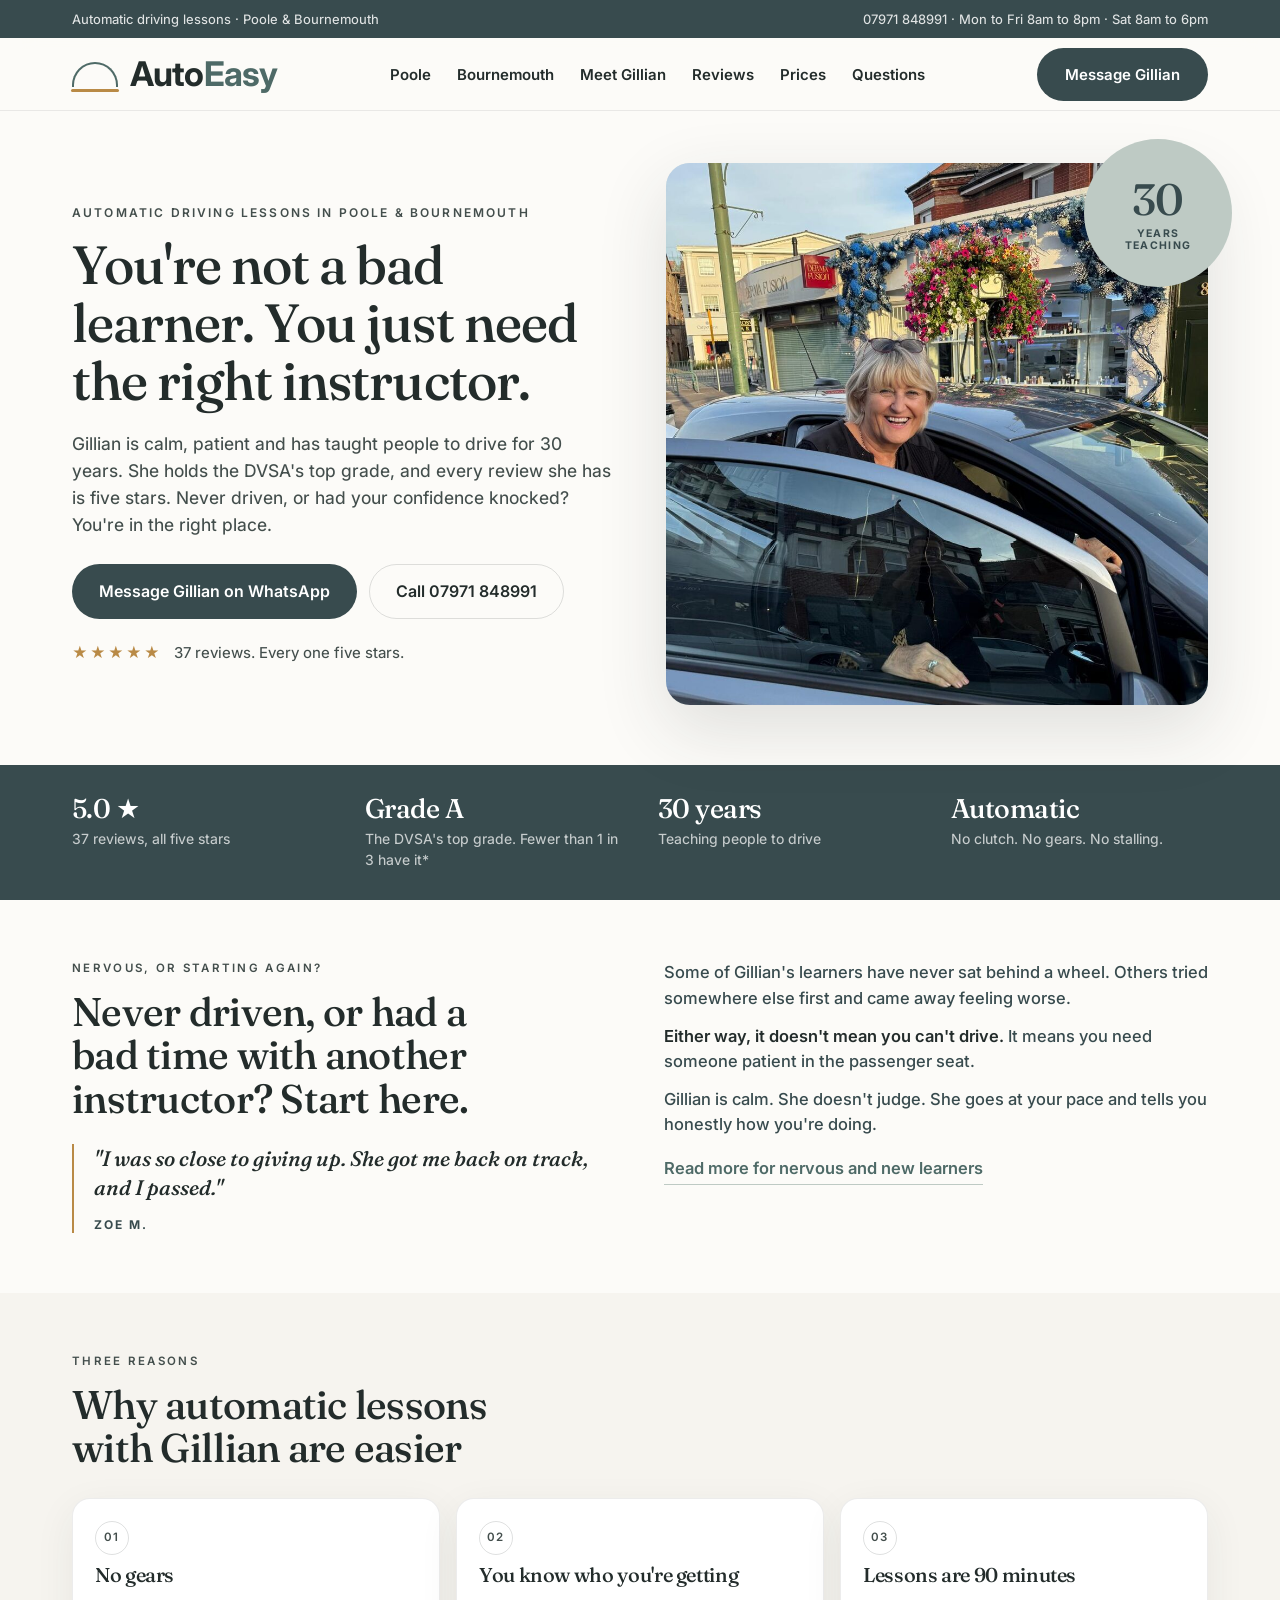
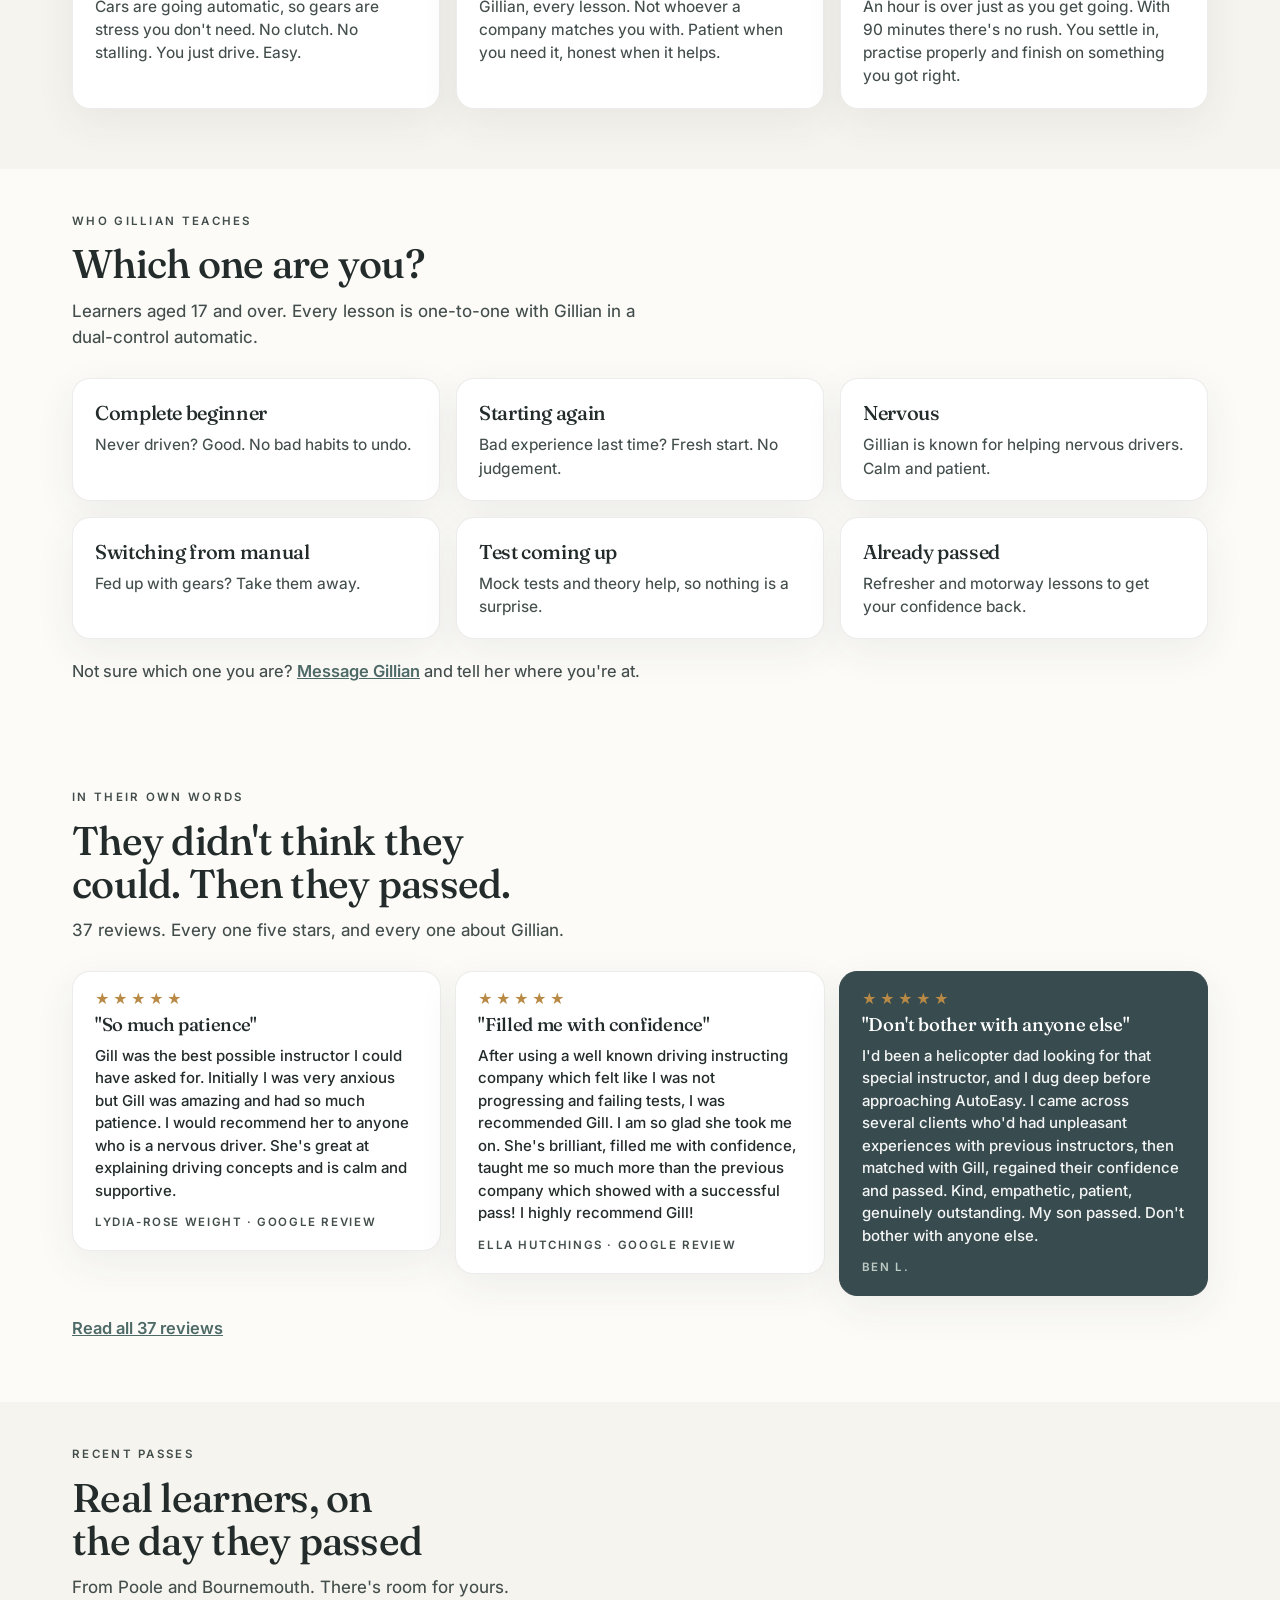
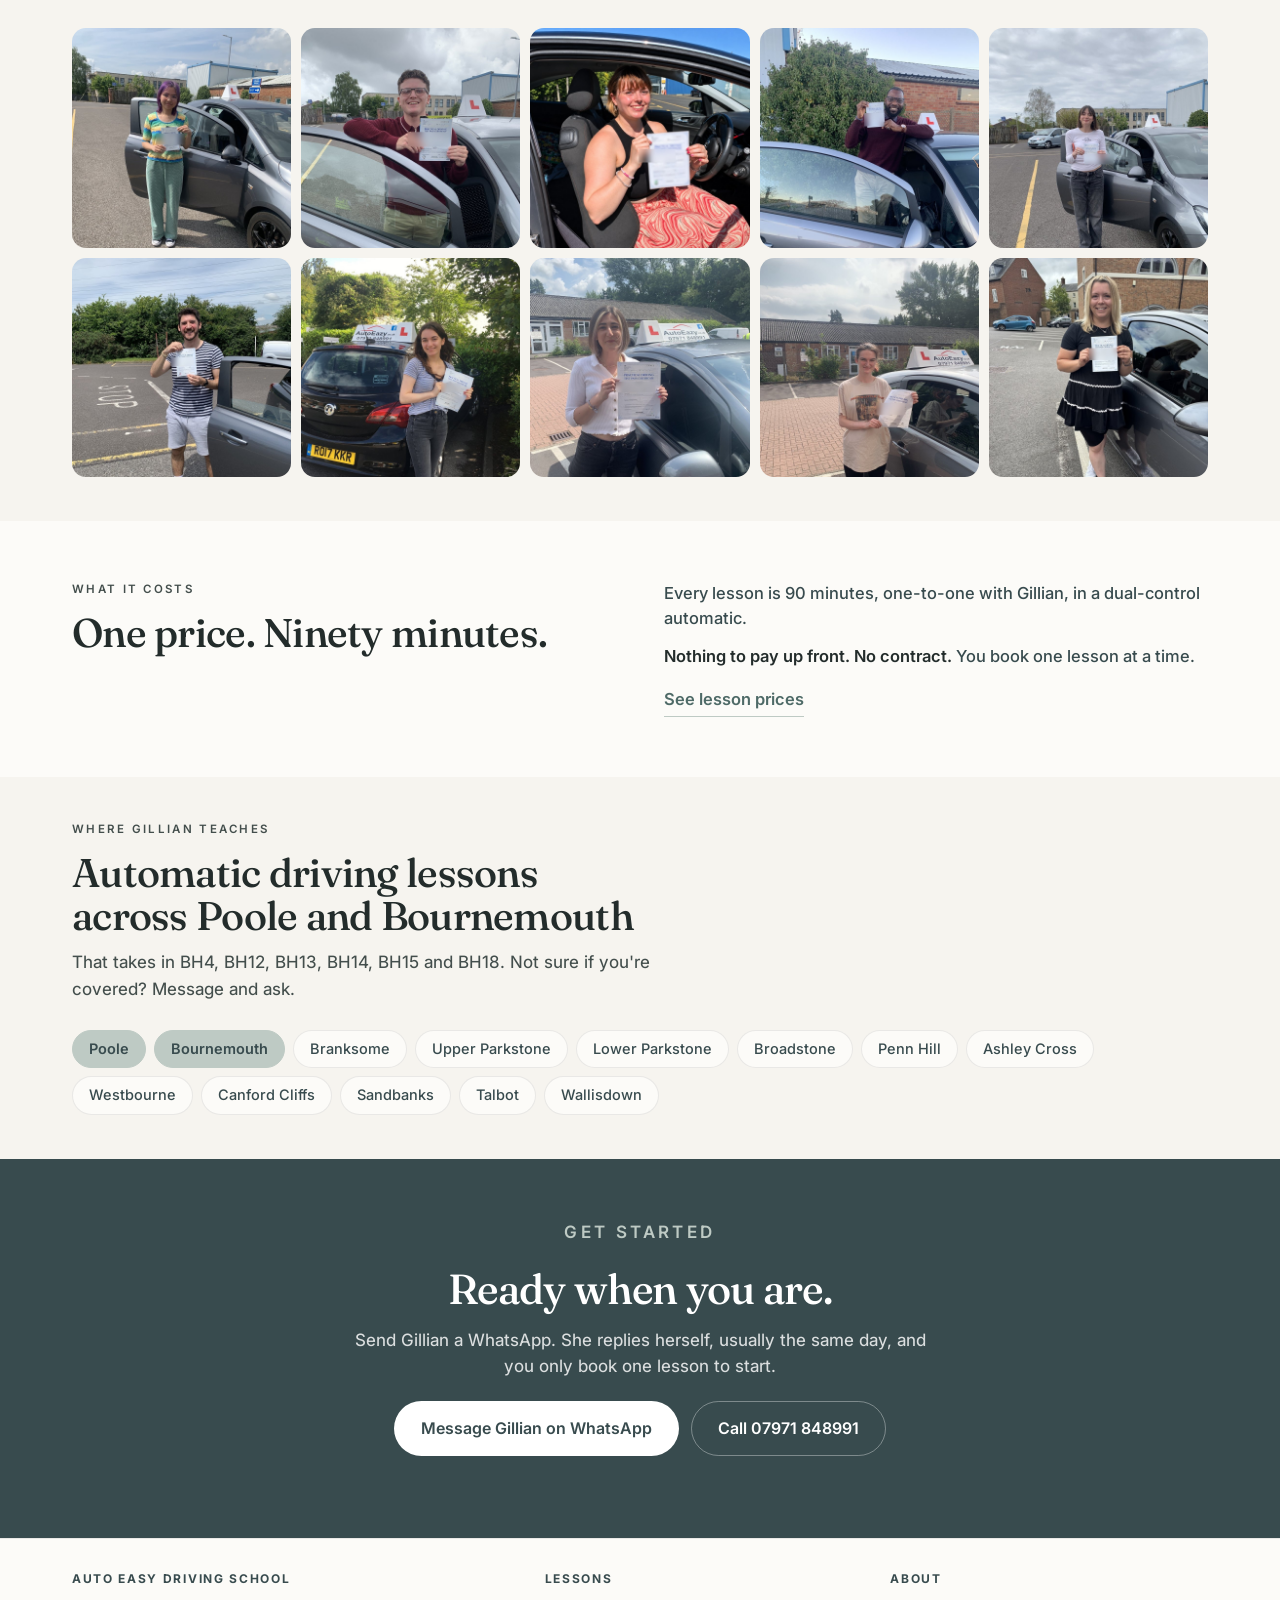
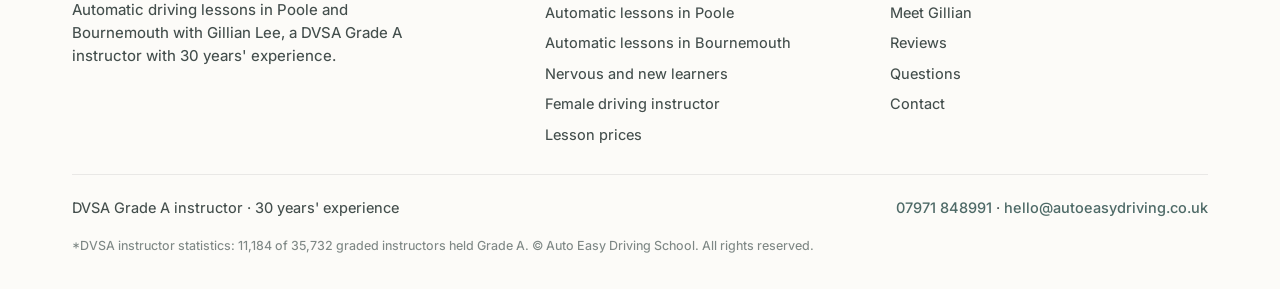
==== commit 1d62922f: "Add female driving instructor page, linked from Meet Gillian and footer Co-Authored-By: Claude Opus " ====
--- a/index.html
+++ b/index.html
@@ -374,6 +374,7 @@
         <a href="automatic-driving-lessons-poole.html">Automatic lessons in Poole</a>
         <a href="automatic-driving-lessons-bournemouth.html">Automatic lessons in Bournemouth</a>
         <a href="nervous-new-learners.html">Nervous and new learners</a>
+        <a href="female-driving-instructor.html">Female driving instructor</a>
         <a href="prices.html">Lesson prices</a>
       </div>
       <div class="foot-col">
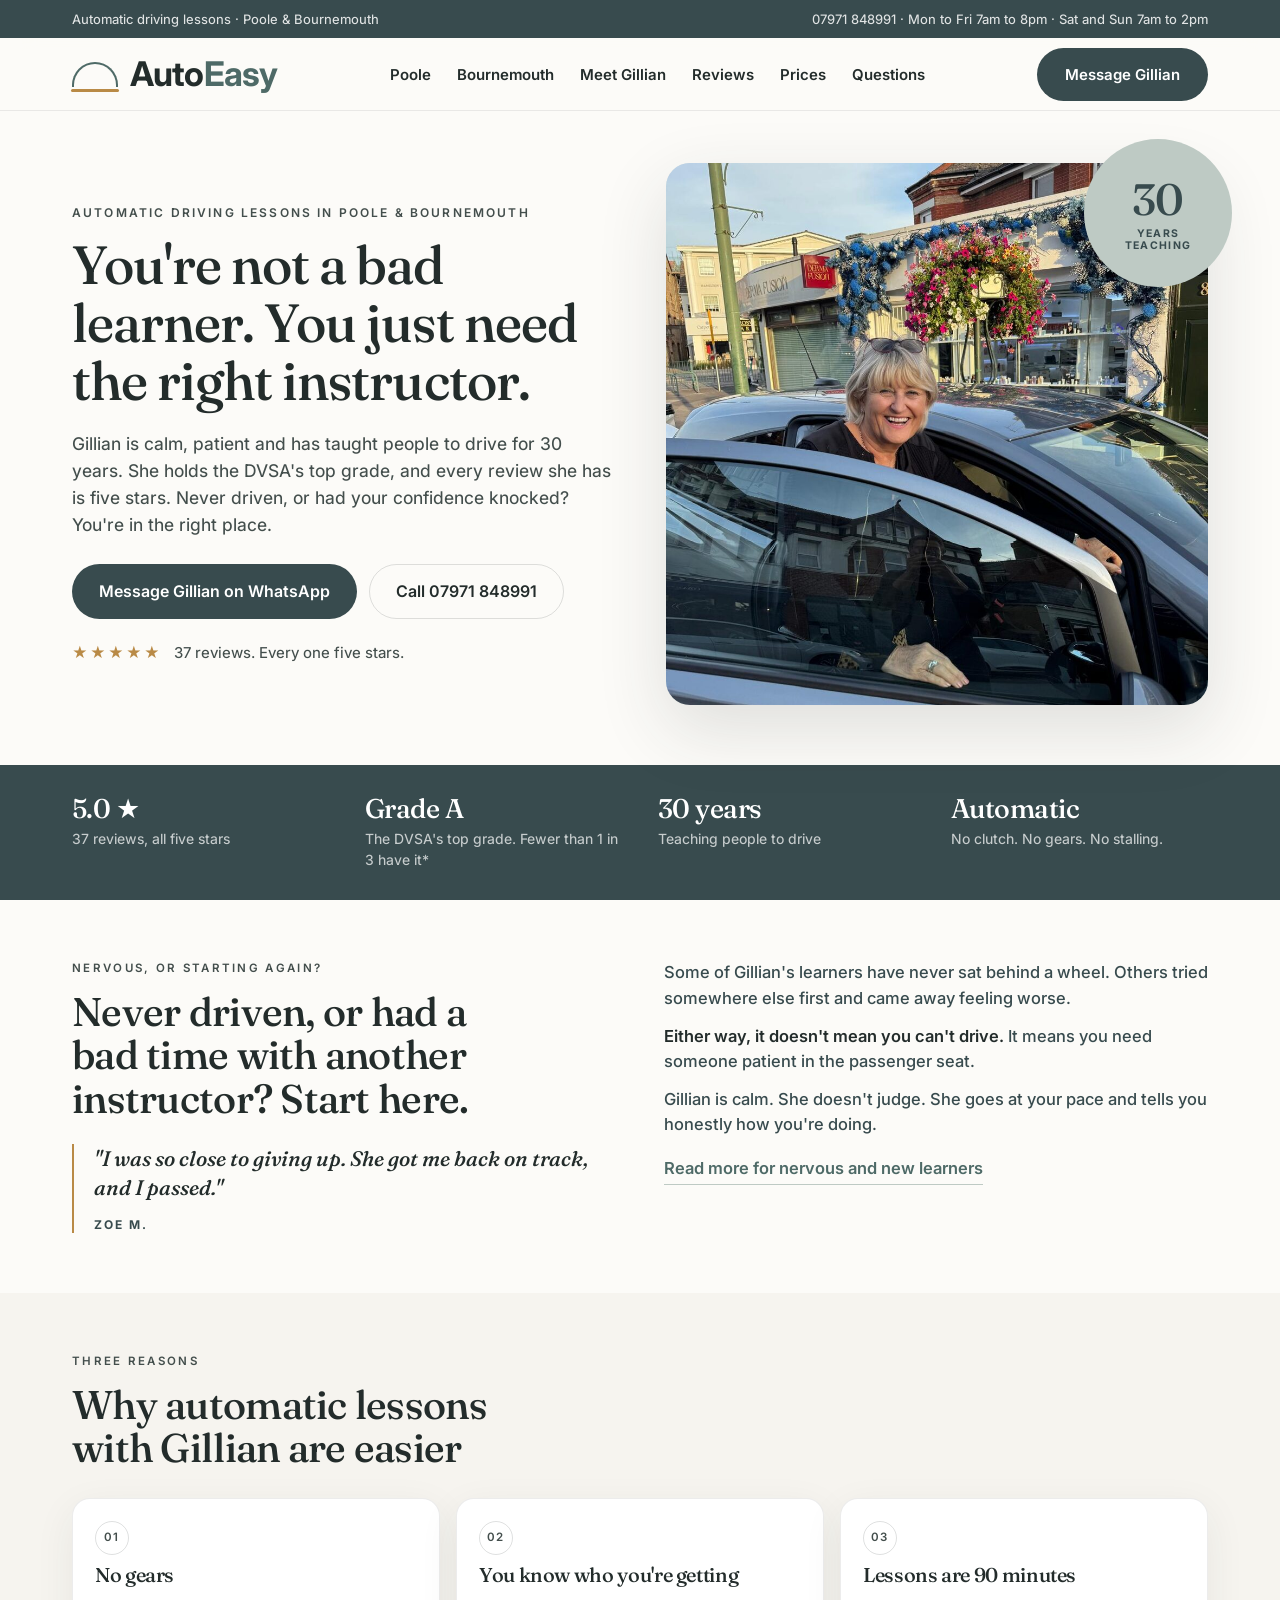
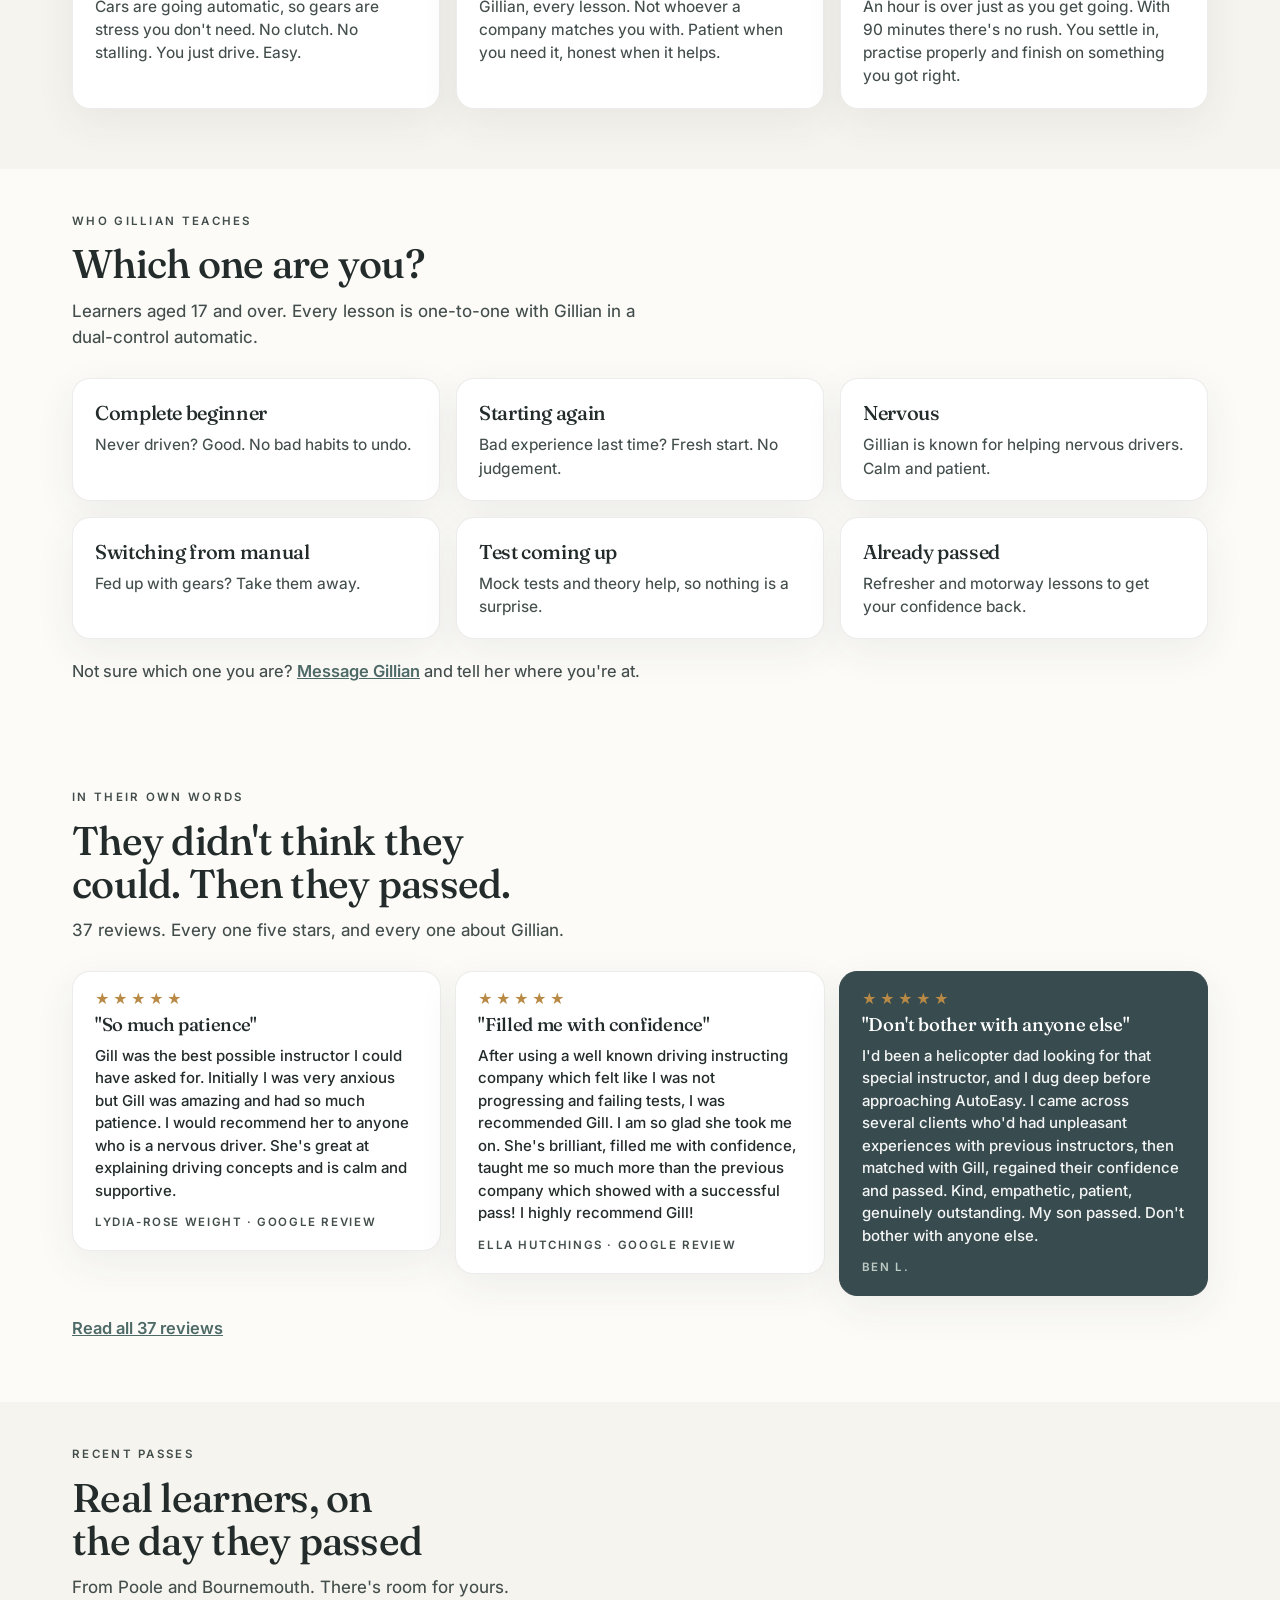
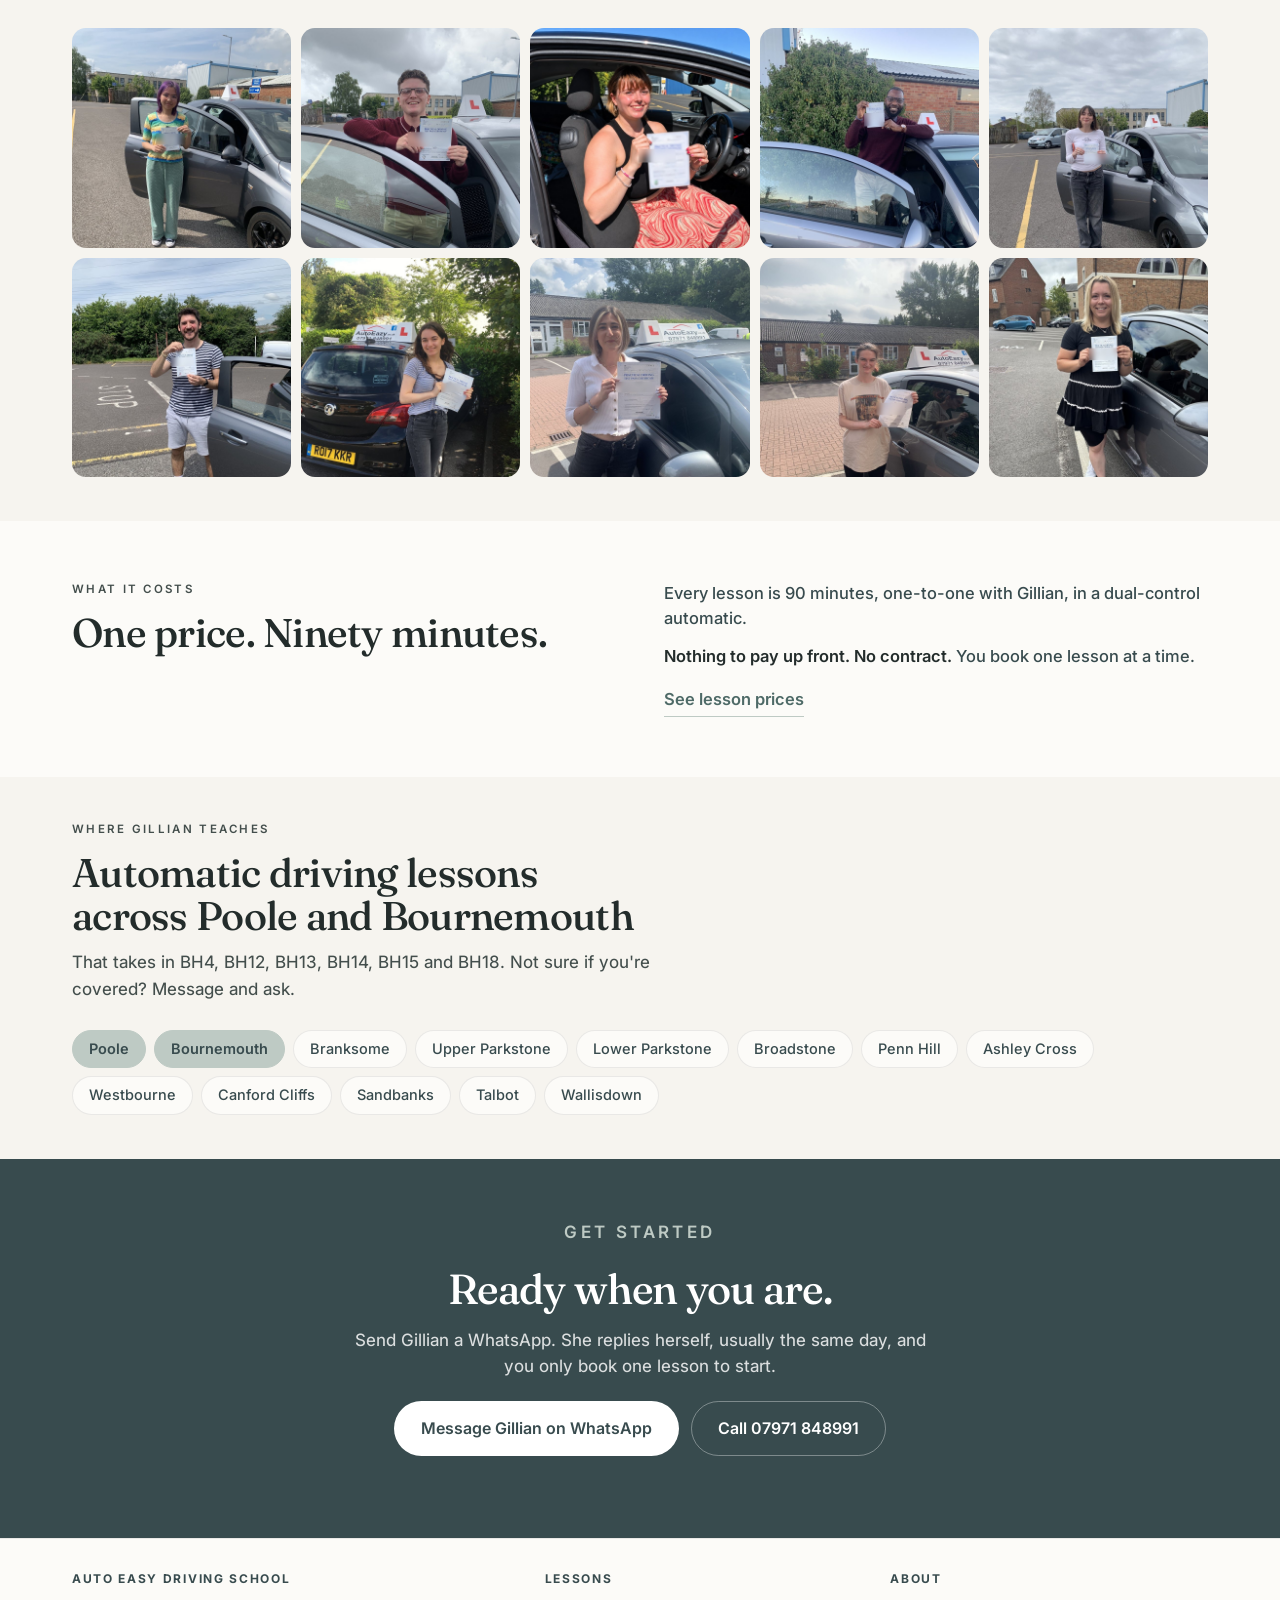
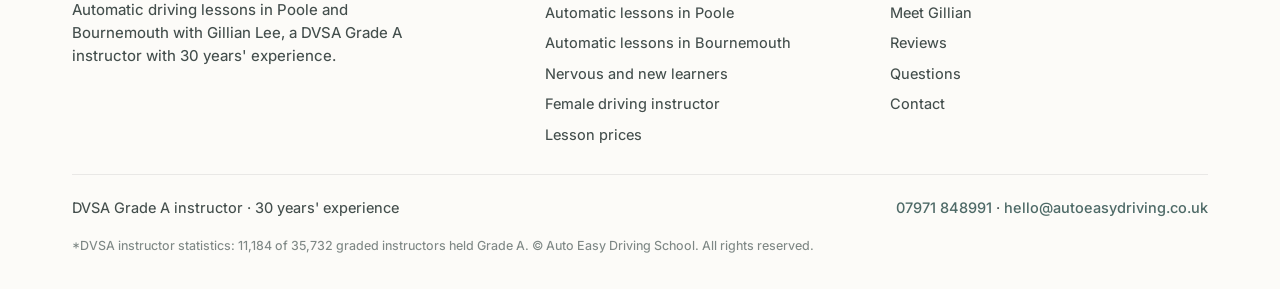
==== commit 9a168474: "Update lesson hours: Mon to Fri 7am to 8pm, Sat and Sun 7am to 2pm Co-Authored-By: Claude Opus 5.5 <" ====
--- a/index.html
+++ b/index.html
@@ -112,16 +112,17 @@
         "Thursday",
         "Friday"
       ],
-      "opens": "08:00",
+      "opens": "07:00",
       "closes": "20:00"
     },
     {
       "@type": "OpeningHoursSpecification",
       "dayOfWeek": [
-        "Saturday"
+        "Saturday",
+        "Sunday"
       ],
-      "opens": "08:00",
-      "closes": "18:00"
+      "opens": "07:00",
+      "closes": "14:00"
     }
   ],
   "makesOffer": {
@@ -133,12 +134,6 @@
     },
     "price": "80.00",
     "priceCurrency": "GBP"
-  },
-  "aggregateRating": {
-    "@type": "AggregateRating",
-    "ratingValue": "5.0",
-    "reviewCount": "37",
-    "bestRating": "5"
   }
 }
 </script>
@@ -155,7 +150,7 @@
 <div class="topbar">
   <div class="wrap">
     <span>Automatic driving lessons &middot; Poole &amp; Bournemouth</span>
-    <span>07971 848991 &middot; Mon to Fri 8am to 8pm &middot; Sat 8am to 6pm</span>
+    <span>07971 848991 &middot; Mon to Fri 7am to 8pm &middot; Sat and Sun 7am to 2pm</span>
   </div>
 </div>
 
